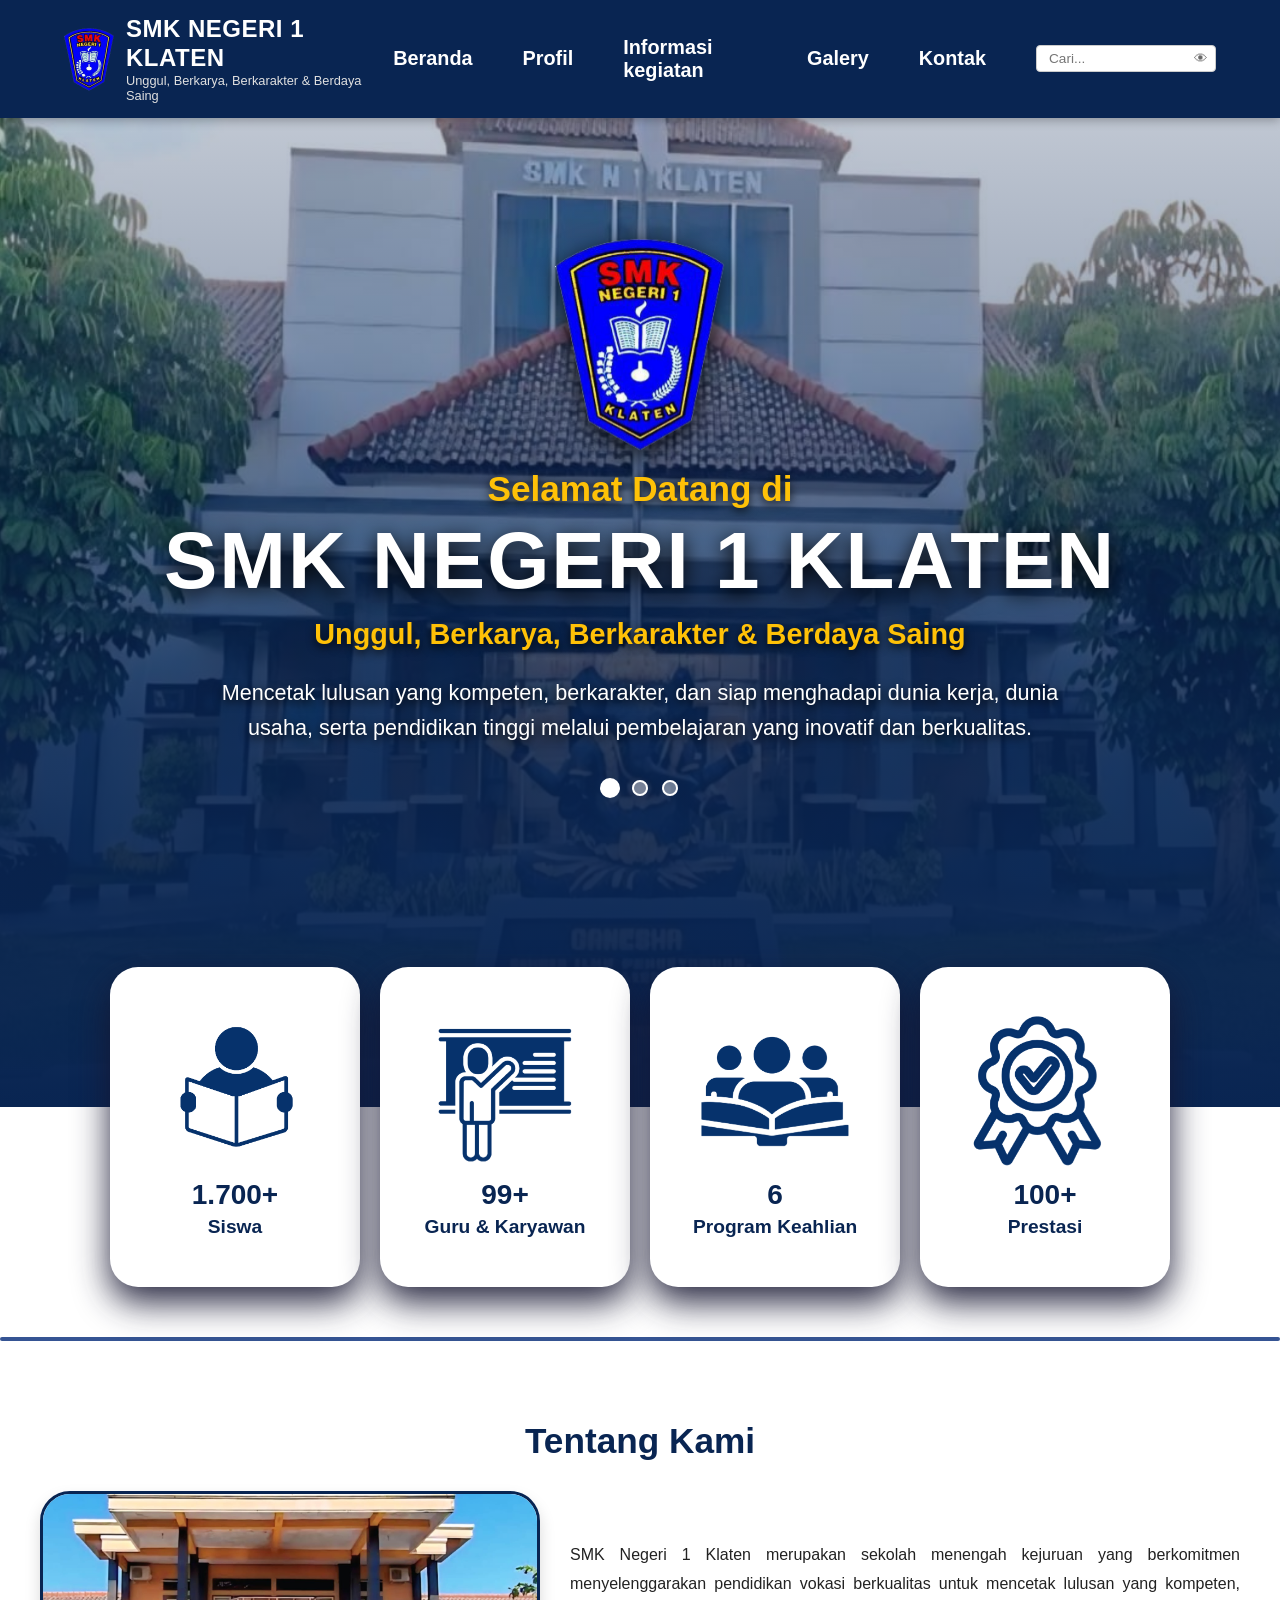
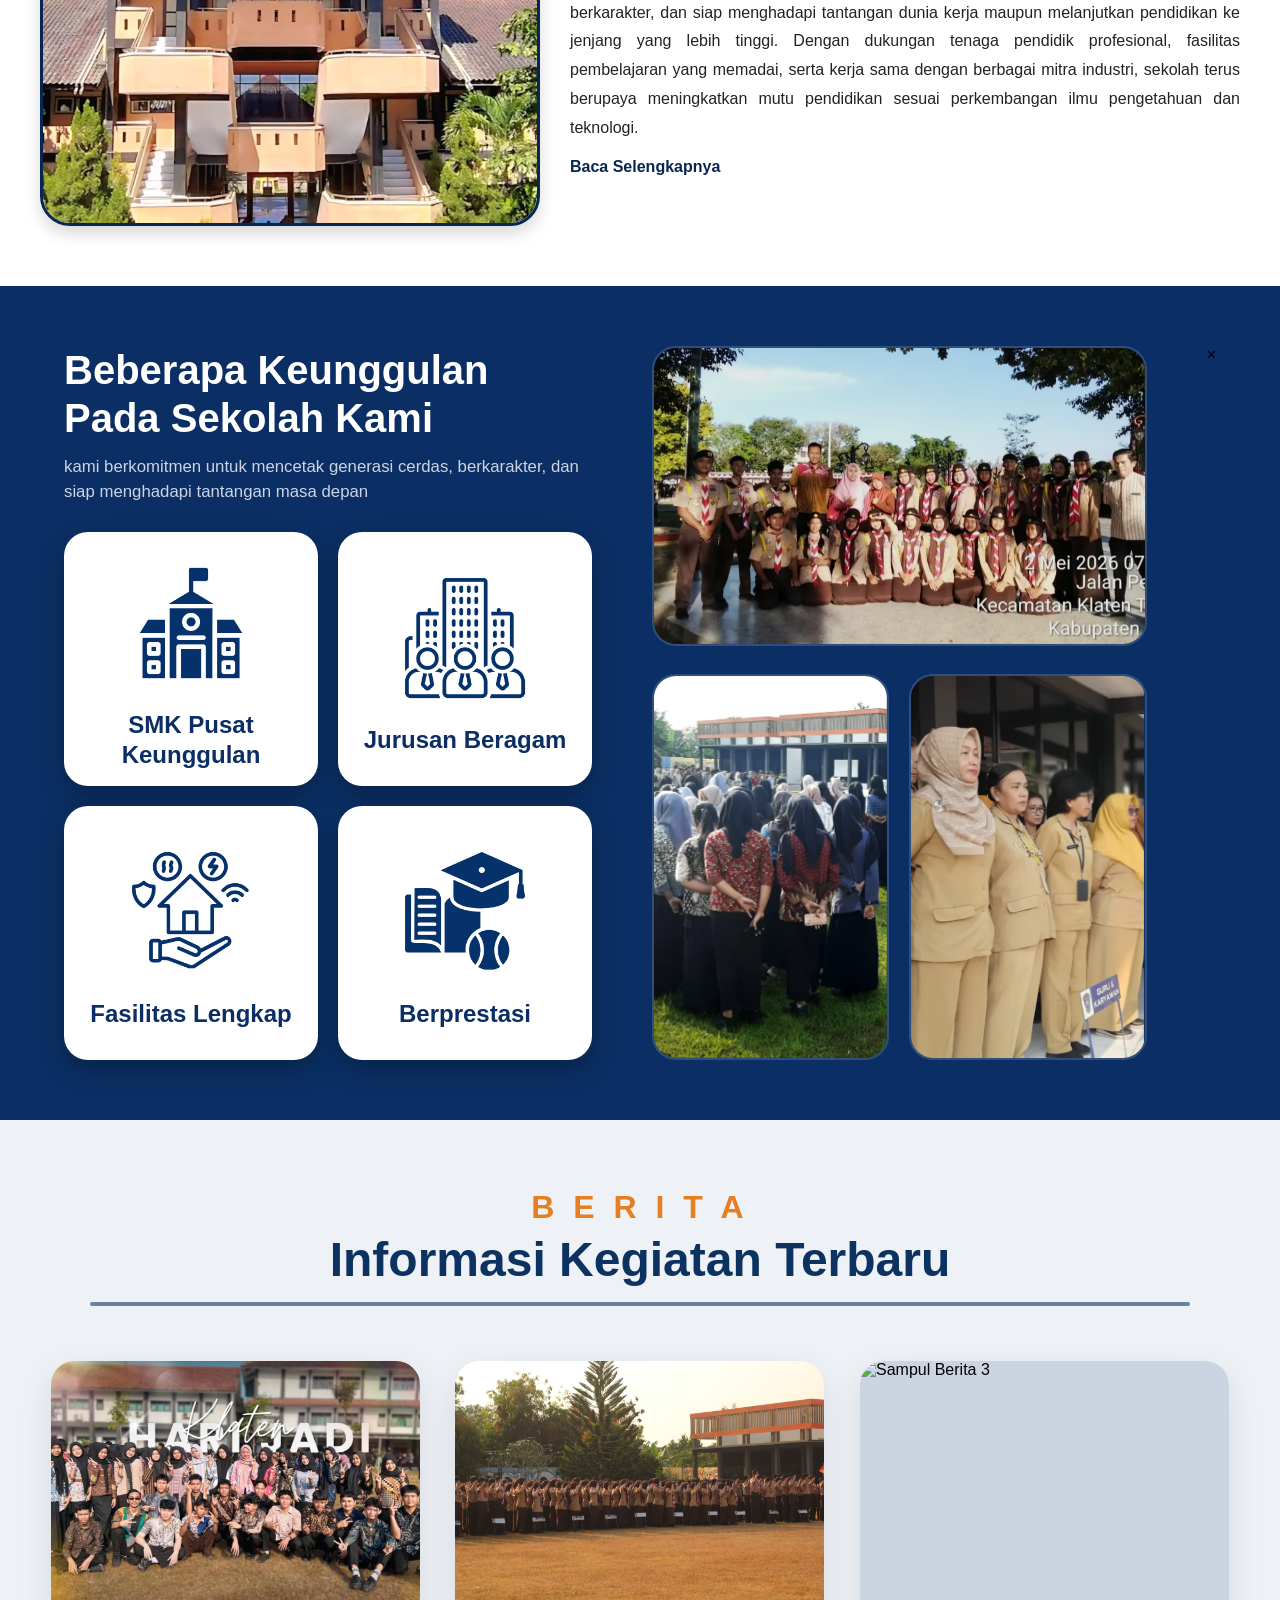
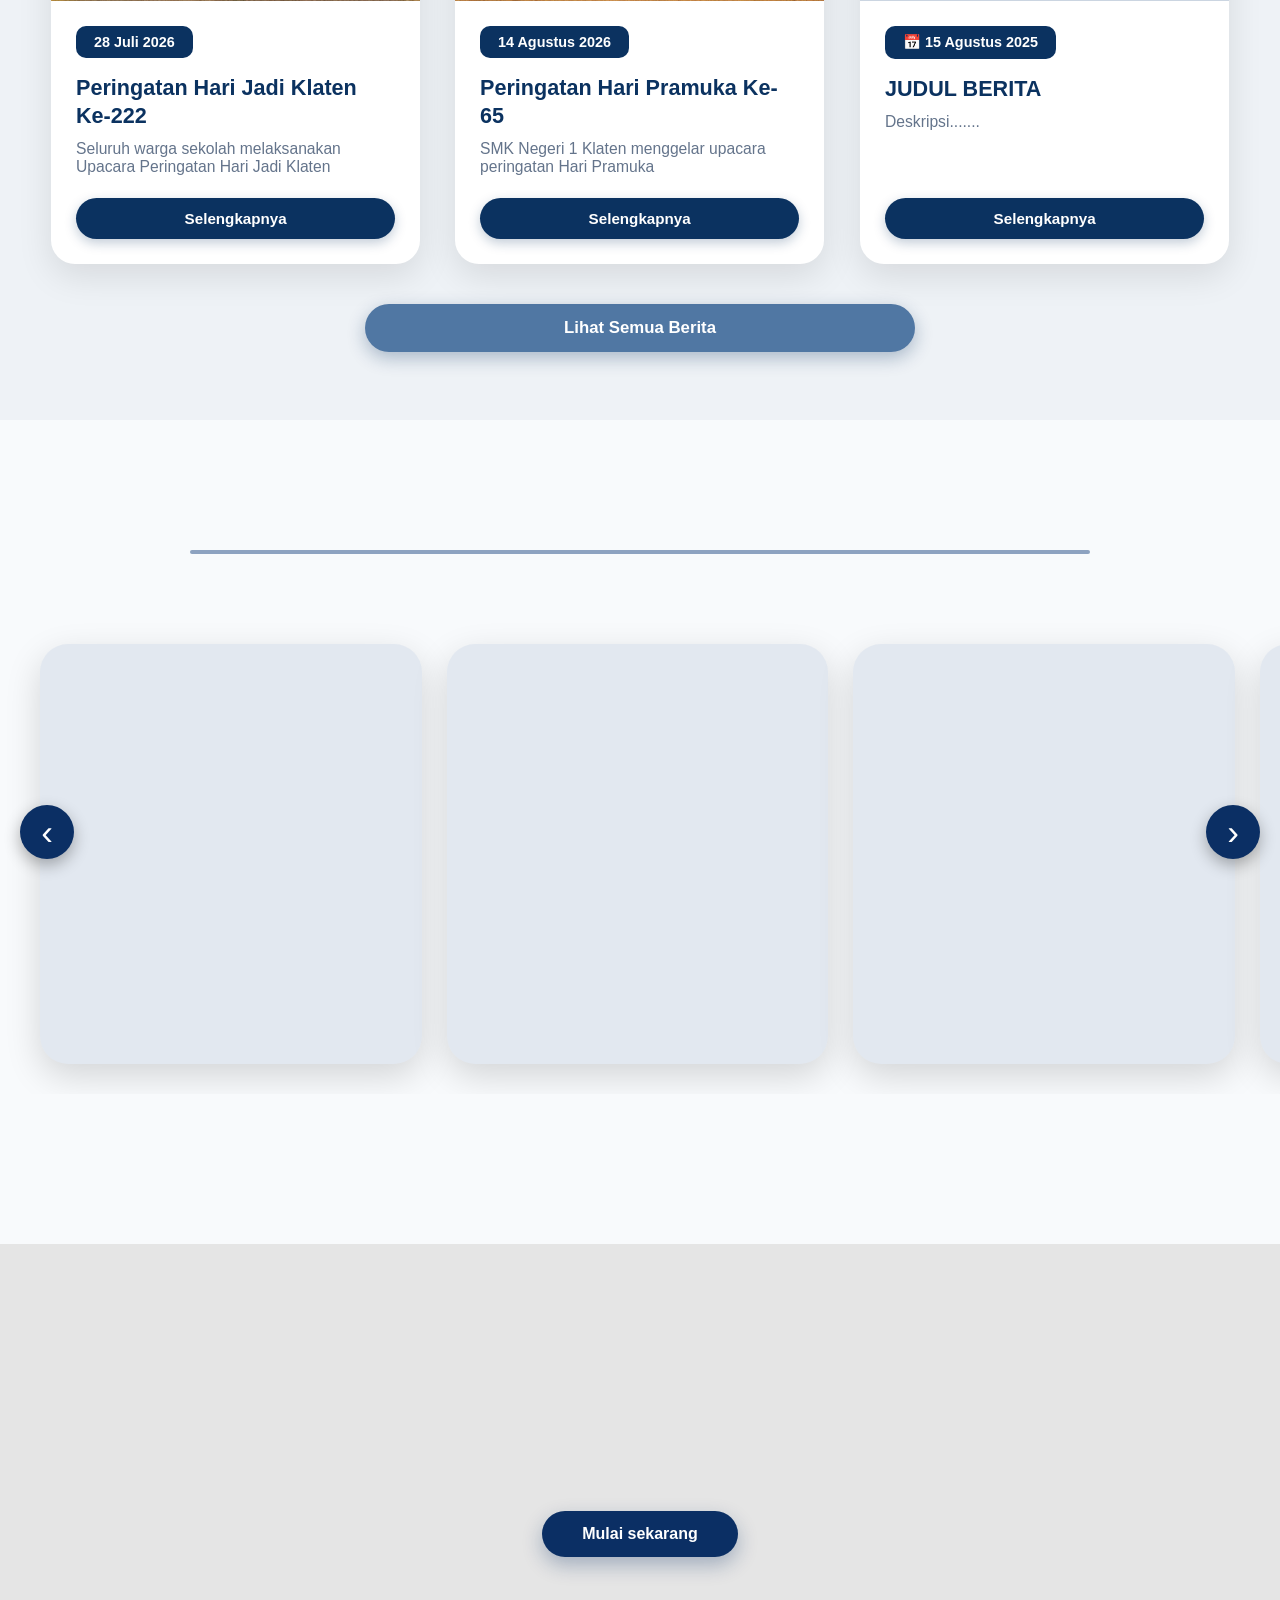
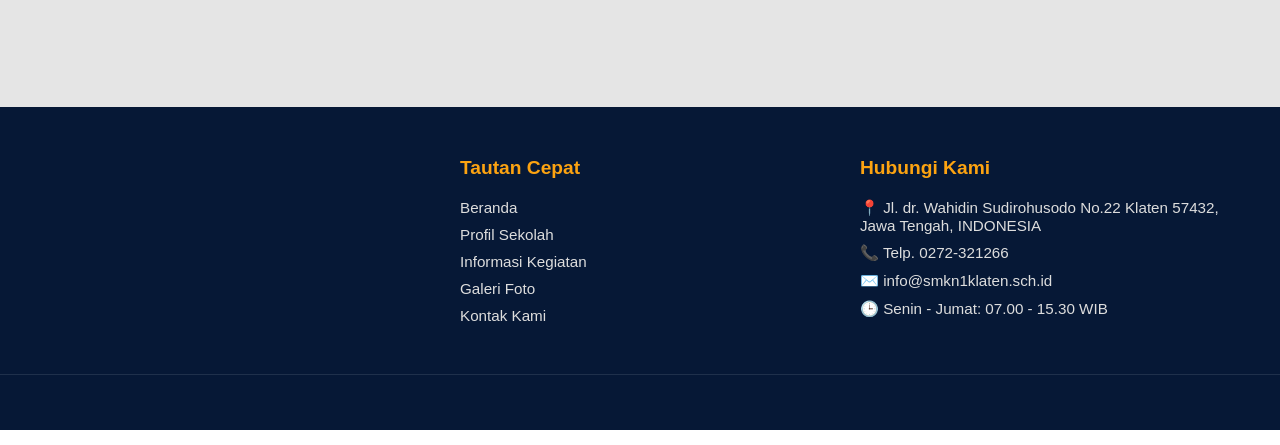
==== index.html @ 984b1373 "Update index.html" ====
<!DOCTYPE html>
<html lang="id">
<head>
    <meta charset="UTF-8">
    <meta name="viewport" content="width=device-width, initial-scale=1.0">
    <meta name="viewport" content="width=device-width, initial-scale=1.0">
    <title>SMK Negeri 1 Klaten</title>
    
    <link rel="stylesheet" href="style.css">
    <script src="script.js"></script>
</head>
<body>

    <!-- NAVBAR -->
    <nav class="navbar">
        <div class="logo-container">
            <img src="logosekolah.png" alt="Logo SMK N 1 Klaten" class="logo-img">
            <div class="brand-text">
                <div class="brand-title">SMK NEGERI 1 KLATEN</div>
                <div class="brand-tagline">Unggul, Berkarya, Berkarakter & Berdaya Saing</div>
            </div>
        </div>

        <ul class="nav-menu">
            <li><a href="index.html">Beranda</a></li>
            <li><a href="profil.html">Profil</a></li>
            <li><a href="informasi.html">Informasi kegiatan</a></li>
            <li><a href="galery.html">Galery</a></li>
            <li><a href="kontak.html">Kontak</a></li>
            <li>
                <div class="search-box">
                    <input type="text" placeholder="Cari...">
                    <span class="search-icon">&#128065;</span>
                </div>
            </li>
        </ul>
    </nav>

<div class="search-box">
  <input type="text" id="searchInput" placeholder="Cari...">
  <span class="search-icon" id="searchBtn" style="cursor: pointer;">&#128269;</span>
</div>

    <!-- HERO SECTION -->
    <section class="hero" id="beranda">
        <div class="slide active" style="background-image: url(imageberanda/fotosekolah1.jpeg);"></div>
        <div class="slide" style="background-image: url(imageberanda/fotosekolah2.jpeg);"></div>
        <!-- Kurung tutup url(...) sudah diperbaiki di bawah ini -->
        <div class="slide" style="background-image: url(imageberanda/fotosekolah3.jpeg);"></div>

        <div class="hero-overlay"></div>
        <div class="hero-content">
            <img src="logosekolah.png" alt="Logo Utama" class="center-logo">
            <div class="welcome-text">Selamat Datang di</div>
            <h1 class="main-title">SMK NEGERI 1 KLATEN</h1>
            <div class="motto">Unggul, Berkarya, Berkarakter & Berdaya Saing</div>
            <p class="description">
                Mencetak lulusan yang kompeten, berkarakter, dan siap menghadapi dunia kerja, dunia usaha, serta pendidikan tinggi melalui pembelajaran yang inovatif dan berkualitas.
            </p>
        </div>

        <div class="dots-container">
            <span class="dot active" onclick="setSlide(0)"></span>
            <span class="dot" onclick="setSlide(1)"></span>
            <span class="dot" onclick="setSlide(2)"></span>
        </div>
    </section>

    <!-- SECTION KARTU STATISTIK -->
    <div class="stats-container">
        <div class="stats-grid">
            
            <div class="stat-card">
                <img src="imageberanda/statistik1.png" alt="Siswa" class="card-custom-icon">
                <div class="stat-number">1.700+</div>
                <div class="stat-label">Siswa</div>
            </div>

            <div class="stat-card">
                <img src="imageberanda/statistik2.png" alt="Guru" class="card-custom-icon">
                <div class="stat-number">99+</div>
                <div class="stat-label">Guru & Karyawan</div>
            </div>

            <div class="stat-card">
                <img src="imageberanda/statistik3.png" alt="Program Keahlian" class="card-custom-icon">
                <div class="stat-number">6</div>
                <div class="stat-label">Program Keahlian</div>
            </div>

            <div class="stat-card">
                <img src="imageberanda/statistik4.png" alt="Prestasi" class="card-custom-icon">
                <div class="stat-number">100+</div>
                <div class="stat-label">Prestasi</div>
            </div>

        </div>
    </div>

    <!-- GARIS PEMBATAS -->
    <div class="divider-container">
        <hr class="section-divider">
    </div>

    <!-- TENTANG KAMI -->
    <section class="about-section">
        <h2 class="about-title">Tentang Kami</h2>

        <div class="about-container">
            <!-- Kolom Kiri: Foto Gedung -->
            <div class="about-image-wrapper">
                <img src="imageberanda/fotosekolah2.jpeg" alt="Gedung Sekolah" class="about-image">
            </div>

            <!-- Kolom Kanan: Deskripsi Teks -->
            <div class="about-content">
                <p class="about-text">
                    SMK Negeri 1 Klaten merupakan sekolah menengah kejuruan yang berkomitmen menyelenggarakan pendidikan vokasi berkualitas untuk mencetak lulusan yang kompeten, berkarakter, dan siap menghadapi tantangan dunia kerja maupun melanjutkan pendidikan ke jenjang yang lebih tinggi. Dengan dukungan tenaga pendidik profesional, fasilitas pembelajaran yang memadai, serta kerja sama dengan berbagai mitra industri, sekolah terus berupaya meningkatkan mutu pendidikan sesuai perkembangan ilmu pengetahuan dan teknologi.
                </p>
                <a href="profil.html" class="about-readmore">Baca Selengkapnya</a>
            </div>
        </div>
    </section>

<!-- SECTION KEUNGGULAN SEKOLAH -->
<section class="advantages-section">
    <div class="advantages-container">
        
        <!-- KOLOM KIRI: TEKS & 4 KOTAK PUTIH -->
        <div class="advantages-left">
            <h2 class="advantages-title">Beberapa Keunggulan Pada Sekolah Kami</h2>
            <p class="advantages-desc">
                kami berkomitmen untuk mencetak generasi cerdas, berkarakter, dan siap menghadapi tantangan masa depan
            </p>

            <div class="advantages-grid">
                <div class="adv-card">
                    <img src="imageberanda/smk.png" alt="SMK Pusat Keunggulan" class="adv-icon">
                    <span>SMK Pusat Keunggulan</span>
                </div>
                <div class="adv-card">
                    <img src="imageberanda/jurusan beragam.png" alt="Jurusan Beragam" class="adv-icon">
                    <span>Jurusan Beragam</span>
                </div>
                <div class="adv-card">
                    <img src="imageberanda/fasilitas sekolah.png" alt="Fasilitas Lengkap" class="adv-icon">
                    <span>Fasilitas Lengkap</span>
                </div>
                <div class="adv-card">
                    <img src="imageberanda/berprestasi.png" alt="Berprestasi" class="adv-icon">
                    <span>Berprestasi</span>
                </div>
            </div>
        </div>

        <!-- KOLOM KANAN: 3 KARTU GAMBAR GALERI -->
        <div class="advantages-right">
            <div class="adv-img-top">
                <img src="imageberanda/sekolah1.png" alt="Foto Keunggulan 1">
            </div>
            <div class="adv-img-bottom">
                <div class="adv-img-small">
                    <img src="imageberanda/sekolah2.png" alt="Foto Keunggulan 2">
                </div>
                <div class="adv-img-small">
                    <img src="imageberanda/sekolah3.png" alt="Foto Keunggulan 3">
                </div>
            </div>
        </div>
    <!-- POP UP MODAL CONTAINER -->
<div id="popupModal" class="popup-modal">
    <div class="popup-box">
        <span class="popup-close">&times;</span>
        <div id="popupBody"></div>
    </div>
</div>
</section>

  <!-- SECTION BERITA DI BERANDA -->
<section class="beranda-info-section">
  
  <!-- Header Judul -->
  <div class="beranda-info-header">
    <span class="sub-title-orange">B E R I T A</span>
    <h2 class="main-title-blue">Informasi Kegiatan Terbaru</h2>
    <div class="header-line-blue"></div>
  </div>

  <!-- Grid 3 Kartu Berita -->
  <div class="news-grid-center">
    
    <!-- KARTU 1 -->
    <div class="news-card-custom">
      <div class="news-img-holder">
        <img src="imageprofil/hari jadi klaten.jpeg" alt="Sampul Berita 1">
      </div>
      <div class="news-body">
        <div class="news-badge-date">
          28 Juli 2026
        </div>
        <h3 class="news-card-title">Peringatan Hari Jadi Klaten Ke-222</h3>
        <p class="news-card-desc">Seluruh warga sekolah melaksanakan Upacara Peringatan Hari Jadi Klaten</p>
        <a href="informasi.html" class="btn-navy">Selengkapnya</a>
      </div>
    </div>

    <!-- KARTU 2 -->
    <div class="news-card-custom">
      <div class="news-img-holder">
        <img src="imageprofil/berita pramuka.JPG" alt="Sampul Berita 2">
      </div>
      <div class="news-body">
        <div class="news-badge-date">
          14 Agustus 2026
        </div>
        <h3 class="news-card-title">Peringatan Hari Pramuka Ke-65</h3>
        <p class="news-card-desc">SMK Negeri 1 Klaten menggelar upacara peringatan Hari Pramuka</p>
        <a href="informasi.html" class="btn-navy">Selengkapnya</a>
      </div>
    </div>

    <!-- KARTU 3 -->
    <div class="news-card-custom">
      <div class="news-img-holder">
        <img src="gambar-berita.png" alt="Sampul Berita 3">
      </div>
      <div class="news-body">
        <div class="news-badge-date">
          📅 15 Agustus 2025
        </div>
        <h3 class="news-card-title">JUDUL BERITA</h3>
        <p class="news-card-desc">Deskripsi.......</p>
        <a href="informasi.html" class="btn-navy">Selengkapnya</a>
      </div>
    </div>

  </div>

  <!-- Tombol Lihat Semua Berita -->
  <div class="see-all-wrapper">
    <a href="informasi.html" class="btn-see-all-navy">Lihat Semua Berita</a>
  </div>
</section>

<!-- SECTION GALERI KEGIATAN BERANDA -->
<section class="gallery-section-beranda">
    <div class="gallery-header-beranda">
        <h2 class="gallery-title-beranda">Galeri Kegiatan</h2>
        <div class="gallery-line-beranda"></div>
        <p class="gallery-desc-beranda">Momen berharga para murid guru dan staf karyawan</p>
    </div>

    <!-- CONTAINER SLIDER FULL LAYAR -->
    <div class="slider-wrapper-beranda">
        <!-- Tombol Kiri -->
        <button class="slider-btn prev-btn" id="prevBtnBeranda">&lsaquo;</button>

        <!-- Area Slider Foto -->
        <div class="gallery-slider-beranda" id="gallerySliderBeranda">
            
            <div class="gallery-card-beranda">
                <img src="imageprofil/hut.jpeg" alt="Kegiatan 1">
                <div class="gallery-overlay-beranda">
                    <h3>Ulang tahun sekolah ke-64</h3>
                </div>
            </div>

            <div class="gallery-card-beranda">
                <img src="gambar2.jpg" alt="Kegiatan 2">
                <div class="gallery-overlay-beranda">
                    <h3>Lomba Peringatan 17 Agustus</h3>
                </div>
            </div>

            <div class="gallery-card-beranda">
                <img src="gambar3.jpg" alt="Kegiatan 3">
                <div class="gallery-overlay-beranda">
                    <h3>Praktik Kerja Industri</h3>
                </div>
            </div>

            <div class="gallery-card-beranda">
                <img src="imageprofil/pentas seni.jpeg" alt="Kegiatan 4">
                <div class="gallery-overlay-beranda">
                    <h3>Pentas Seni Sekolah</h3>
                </div>
            </div>

            <div class="gallery-card-beranda">
                <img src="imageprofil/upacara.png" alt="Kegiatan 5">
                <div class="gallery-overlay-beranda">
                    <h3>Upacara Rutin</h3>
                </div>
            </div>

            <div class="gallery-card-beranda">
                <img src="imageprofil/pramuka.jpeg" alt="Kegiatan 6">
                <div class="gallery-overlay-beranda">
                    <h3>Pramuka Ambalan</h3>
                </div>
            </div>

        </div>

        <!-- Tombol Kanan -->
        <button class="slider-btn next-btn" id="nextBtnBeranda">&rsaquo;</button>
    </div>
</section>

<!-- SECTION CALL TO ACTION (CTA) -->
<section class="cta-section">
    <div class="cta-container">
        <h2 class="cta-title">Siap Bergabung Bersama Kami?</h2>
        <p class="cta-subtitle">Jadilah bagian dari keluarga besar SMK Negeri 1 Klaten dan raih masa depan cerahmu.</p>
        
        <!-- Tombol Link ke Halaman Kontak -->
        <a href="kontak.html" class="cta-btn">Mulai sekarang</a>
    </div>
</section>

<!-- FOOTER SECTION -->
<footer class="footer-section">
    <div class="footer-container">
        
        <!-- Kolom 1: Profil Singkat & Medsos -->
        <div class="footer-col">
            <div class="footer-brand">
                <img src="logosekolah.png" alt="Logo SMK N 1 Klaten" class="footer-logo">
                <h3>SMK NEGERI 1 KLATEN</h3>
            </div>
            <p class="footer-desc">
                Mencetak lulusan yang unggul, berkarakter, dan berdaya saing global di bidang keahlian vokasi dan teknologi.
            </p>
        </div>

        <!-- Kolom 2: Tautan Cepat -->
        <div class="footer-col">
            <h4>Tautan Cepat</h4>
            <ul class="footer-links">
                <li><a href="index.html">Beranda</a></li>
                <li><a href="profil.html">Profil Sekolah</a></li>
                <li><a href="informasi.html"">Informasi Kegiatan</a></li>
                <li><a href="galery.html">Galeri Foto</a></li>
                <li><a href="kontak.html">Kontak Kami</a></li>
            </ul>
        </div>

        <!-- Kolom 3: Kontak Resmi -->
        <div class="footer-col" id="kontak">
            <h4>Hubungi Kami</h4>
            <ul class="contact-info">
                <li>📍 Jl. dr. Wahidin Sudirohusodo No.22 Klaten 57432, Jawa Tengah, INDONESIA</li>
                <li>📞  Telp. 0272-321266</li>
                <li>✉️ info@smkn1klaten.sch.id</li>
                <li>🕒 Senin - Jumat: 07.00 - 15.30 WIB</li>
            </ul>
        </div>

    </div>

    <!-- Garis Bawah / Copyright -->
    <div class="footer-bottom">
        <p>&copy; 2026 SMK Negeri 1 Klaten. All Rights Reserved.</p>
    </div>
</footer>
---- style.css ----
/* --- RESET & GLOBAL STYLES --- */
* {
    margin: 0;
    padding: 0;
    box-sizing: border-box;
}

body {
    overflow-x: hidden;
    background-color: #0d1b2a;
}

/* --- NAVBAR --- */
.navbar {
    display: flex;
    justify-content: space-between;
    align-items: center;
    padding: 15px 5%;
    background-color: #092552;
    color: white;
    position: fixed;
    top: 0;
    left: 0;
    width: 100%;
    z-index: 1000;
    box-shadow: 0 2px 10px rgba(0, 0, 0, 0.3);
}

.logo-container {
    display: flex;
    align-items: center;
    gap: 12px;
}

.logo-img {
    width: 50px;
    height: auto;
}

.brand-title {
    font-family: 'Segoe UI', Arial, sans-serif;
    font-size: 1.5rem;
    font-weight: 700;
    letter-spacing: 0.5px;
    text-transform: uppercase;
    line-height: 1.2;
}

.brand-tagline {
    font-family: 'Century Gothic', 'Futura', sans-serif;
    font-size: 0.80rem;
    color: #e0e0e0;
    font-weight: 400;
}

.nav-menu {
    display: flex;
    align-items: center;
    list-style: none;
    gap: 50px; /* <--- UBAH DI SINI */
}

.nav-menu a {
    color: white;
    text-decoration: none;
    font-family: 'Trebuchet MS', 'Segoe UI', sans-serif;
    font-size: 1.24rem;
    font-weight: 700;
    transition: color 0.3s;
}

.nav-menu a:hover {
    color: #fca311;
}

.search-box {
    position: relative;
    display: flex;
    align-items: center;
}

.search-box input {
    padding: 5px 28px 5px 12px;
    border-radius: 4px;
    border: 1px solid #ccc;
    outline: none;
    font-size: 0.85rem;
    width: 180px;
}

.search-box .search-icon {
    position: absolute;
    right: 8px;
    color: #666;
    font-size: 0.85rem;
    cursor: pointer;
}

/* --- HERO SLIDER SECTION --- */
.hero {
    position: relative;
    min-height: 120vh; /* Memanjang ke bawah agar pas di-scroll foto tetap ada */
    width: 100%;
    display: flex;
    flex-direction: column;
    justify-content: center; /* Memastikan konten persis di tengah vertikal */
    align-items: center;
    text-align: center;
    padding-top: 80px;
    padding-bottom: 60px;
    background-color: #092552;
    overflow: hidden;
}

/* Background Slide Images */
.slide {
    position: absolute;
    top: 0;
    left: 0;
    width: 100%;
    height: 100%;
    background-size: cover;
    background-position: center 30%; /* Menurunkan letak foto gedung */
    opacity: 0;
    transition: opacity 0.8s ease-in-out;
    z-index: 1;
}

.slide.active {
    opacity: 1;
}

/* Overlay Gradien Biru Tua */
.hero-overlay {
    position: absolute;
    top: 0;
    left: 0;
    width: 100%;
    height: 100%;
    background: linear-gradient(
        to top, 
        #092552 0%, 
        rgba(9, 37, 82, 0.85) 35%, 
        rgba(9, 37, 82, 0.4) 70%, 
        rgba(9, 37, 82, 0.2) 100%
    );
    z-index: 2;
}

/* KONTEN UTAMA TENGAH (Pasti Kelihatan & Di Atas Overlay) */
.hero-content {
    position: relative;
    z-index: 10; /* Dipastikan paling atas supaya tidak tertutup/hilang */
    max-width: 950px;
    padding: 0 20px;
    margin: 0 auto;
}

/* KONTEN UTAMA TENGAH (Dinaikkan Posisinya) */
.hero-content {
    position: relative;
    z-index: 10;
    max-width: 1000px;
    padding: 0 20px;
    margin-top: -120px; /* Nilai minus ini untuk menaikkan seluruh teks & logo ke atas */
}

/* Logo Tengah (Diperbesar) */
.center-logo {
    width: 170px; /* Ukuran logo diperbesar */
    height: auto;
    margin-bottom: 15px;
    filter: drop-shadow(0px 6px 12px rgba(0, 0, 0, 0.8));
}

/* Teks "Selamat Datang di" (Dikeatasin & Dibesarin) */
.welcome-text {
    font-family: 'Century Gothic', 'Futura', sans-serif;
    color: #ffc107;
    font-size: 2.2rem; /* Diperbesar */
    font-weight: 700;
    margin-bottom: 10px;
    text-shadow: 0 3px 10px rgba(0, 0, 0, 0.9);
}

/* Judul Utama "SMK NEGERI 1 KLATEN" (Sangat Besar & Gagah) */
.main-title {
    font-family: 'Segoe UI', Arial, sans-serif;
    font-weight: 800;
    font-size: 5rem; /* Ukuran dibikin ekstra besar */
    color: #ffffff;
    text-transform: uppercase;
    letter-spacing: 2px;
    line-height: 1.05;
    margin-bottom: 15px;
    text-shadow: 0 5px 20px rgba(0, 0, 0, 1);
}

/* Motto / Tagline (Dibesarin) */
.motto {
    font-family: 'Century Gothic', 'Futura', sans-serif;
    color: #ffc107;
    font-size: 1.8rem; /* Diperbesar */
    font-weight: bold;
    margin-bottom: 25px;
    text-shadow: 0 3px 10px rgba(0, 0, 0, 0.9);
}

/* Kata-kata Deskripsi Paragraf (Dibesarin) */
.description {
    font-family: 'Trebuchet MS', 'Segoe UI', sans-serif;
    color: #ffffff;
    font-size: 1.35rem; /* Ukuran kata-kata diperbesar */
    line-height: 1.6;
    font-weight: 500;
    max-width: 900px;
    margin: 0 auto;
    text-shadow: 0 3px 10px rgba(0, 0, 0, 1);
}

/* Indikator 3 Titik Slider */
.dots-container {
    position: relative;
    z-index: 20; /* Bikin posisinya selalu di paling atas agar tidak tertutup */
    display: flex;
    justify-content: center;
    gap: 14px;
    margin-top: 35px; /* Jarak pas di bawah kata-kata deskripsi */
}

.dot {
    width: 16px; /* Ukuran titik dibuat sedikit lebih mantap */
    height: 16px;
    background-color: rgba(255, 255, 255, 0.4);
    border: 2px solid #ffffff; /* Ada lis putih biar lebih kelihatan */
    border-radius: 50%;
    cursor: pointer;
    transition: background-color 0.3s, transform 0.3s;
}

.dot.active {
    background-color: #ffffff;
    transform: scale(1.25);
}

body {
    background-color: #ffffff !important;
    margin: 0;
    padding: 0;
}

/* Container Kartu (Gantung Setengah) */
.stats-container {
    position: relative;
    z-index: 100;
    max-width: 1100px;
    margin: -140px auto 50px auto; /* Menarik kartu naik ke atas foto */
    padding: 0 20px;
    box-sizing: border-box;
}

/* Biar Kartu Rata Kesamping */
.stats-grid {
    display: flex !important;
    flex-direction: row !important;
    justify-content: space-between;
    align-items: center;
    gap: 20px;
    width: 100%;
}

/* Ukuran Gambar Ikon Kartu (Disesuaikan agar teks muat rapi) */
.card-custom-icon {
    width: 150px;       /* Ukuran ideal agar proporsional di dalam kartu */
    height: 150px;      
    object-fit: contain; 
    margin-bottom: 15px;
    display: block;
}

/* Kotak Kartu */
.stat-card {
    flex: 1;
    background: #ffffff;
    border-radius: 28px;
    padding: 80x 45px; 
    text-align: center;
    box-shadow: 0 15px 35px hsla(240, 37%, 14%, 0.925); 
    height: 320px; /* Ukuran dikunci agar seragam */
    box-sizing: border-box;
    display: flex;
    flex-direction: column;
    align-items: center;
    justify-content: center;
    transition: transform 0.3s ease;
}

.stat-card:hover {
    transform: translateY(-8px);
}

/* Angka Statistik */
.stat-number {
    font-family: 'Segoe UI', Arial, sans-serif;
    font-size: 1.75rem;
    font-weight: 800;
    color: #092552;
    margin-bottom: 6px;
    line-height: 1;
}

/* Teks Label Bawah */
.stat-label {
    font-family: 'Century Gothic', 'Futura', sans-serif;
    font-size: 1.2rem;
    font-weight: 700;
    color: #092552;
    line-height: 1.2;
}

/* --- FIX BACKGROUND BAWAH SUPAYA TEKS TENTANG KAMI KELIHATAN TERANG --- */
.about-section {
    background-color: hwb(240 91% 9% / 0.87); /* Latar putih cerah */
    padding: 60px 20px;
    color: #222224ea; /* Warna teks gelap biar jelas dibaca */
}

/* Garis Pembatas Biru Soft */
.section-divider {
    border: none;
    height: 4px;
    background-color: #2d4e8ff5;
    border-radius: 2px;
    max-width: 1700px;
    margin: 40px auto;
}

/* --- SECTION TENTANG KAMI --- */
.about-section {
    background-color: #ffffff !important;
    padding: 40px 20px 60px 20px;
}

.about-title {
    font-family: 'Segoe UI', Arial, sans-serif;
    font-size: 2.2rem;
    font-weight: 800;
    color: #092552;
    text-align: center;
    margin-bottom: 30px;
}

/* Container diperlebar agar teks punya banyak ruang ke samping */
.about-container {
    max-width: 1200px; /* Diperlebar dari 1100px */
    margin: 0 auto;
    display: flex !important;
    flex-direction: row !important;
    align-items: center;
    gap: 30px; /* Jarak antara gambar dan teks */
}

/* Gambar difokuskan ukurannya supaya TIDAK memakan tempat teks */
.about-image-wrapper {
    flex: 0 0 500px; /* Kunci lebar gambar di 380px saja */
    max-width: 500px;
}

.about-image {
    width: 100%;
    height: auto;
    border-radius: 30px;
    border: 3px solid #092552;
    box-shadow: 0 8px 16px rgba(0, 0, 0, 0.15);
    display: block;
}

/* Teks mengambil SISA RUANG SELUAS-LUASNYA ke kanan */
.about-content {
    flex: 1; /* Otomatis melebar memenuhi sisa layar ke kanan */
    text-align: left;
}

.about-text {
    font-family: 'Segoe UI', Arial, sans-serif;
    font-size: 1.rem;
    line-height: 1.8;
    color: #222222;
    margin-bottom: 15px;
    text-align: justify;
}

.about-readmore {
    display: inline-block;
    font-family: 'Segoe UI', Arial, sans-serif;
    font-size: 1rem;
    font-weight: 700;
    color: #092552;
    text-decoration: none;
    transition: color 0.3s ease, transform 0.2s ease;
}

.about-readmore:hover {
    color: #1a4f9c;
    transform: translateX(5px);
}

/* ==========================================
   SECTION PROFIL SEKOLAH (TAB SEJARAH & VISI MISI)
   ========================================== */

/* 1. Pembungkus Utama Section */
.profile-section {
  background-color: #ffffff;
  padding: 110px 20px 60px 20px; /* Padding atas 100px agar tidak tertutup navbar fixed */
  font-family: 'Segoe UI', Arial, sans-serif;
  color: #333333;
}

/* 1. Beri padding-top pada container utama agar judul ada jarak dari atas */
.profile-container {
  max-width: 1400px;
  width: 95%;
  margin: 0 auto;
  text-align: center;
  padding-top: 30px; /* Jarak aman dari bagian atas agar tidak mepet */
}

/* 2. Bersihkan margin-top bawaan dari H2 dan beri margin-bottom yang pas */
.profile-container h2 {
  font-size: 2.5rem;
  color: #092552;
  font-weight: 800;
  margin-top: 0 !important; /* Hapus margin atas bawaan agar tidak narik ke atas */
  margin-bottom: 30px;
}

/* Garis Pembatas Horisontal */
.divider {
  width: 100%;
  height: 6px;
  background-color: #9cb1c9;
  border-radius: 10px;
  margin-bottom: 35px;
}

/* ==========================================
   PERBAIKAN WARNA TOMBOL TAB (SEJARAH & VISI MISI)
   ========================================== */

/* TOMBOL BIASA / TIDAK AKTIF (Visi Misi) */
button.tab-btn,
a.tab-btn,
.tab-buttons .tab-btn {
  background-color: #ffffff !important;
  color: #092552 !important; /* MENGUNCI WARNA TEKS JADI BIRU TUA TEGAS */
  border: 2px solid #092552 !important;
  padding: 12px 40px !important;
  font-size: 1.1rem !important;
  font-weight: 700 !important;
  border-radius: 30px !important;
  cursor: pointer !important;
  box-shadow: 0 4px 12px rgba(0, 0, 0, 0.08) !important;
  transition: all 0.3s ease !important;
  opacity: 1 !important; /* Mencegah efek pudar/pucat */
}

/* KURSOR DIARAHKAN (HOVER) */
button.tab-btn:hover,
a.tab-btn:hover,
.tab-buttons .tab-btn:hover {
  background-color: #092552 !important;
  color: #ffffff !important; /* Teks jadi putih saat di-hover */
}

/* TOMBOL AKTIF (Sejarah / Visi Misi yang sedang dipilih) */
button.tab-btn.active,
a.tab-btn.active,
.tab-buttons .tab-btn.active {
  background-color: #092552 !important;
  color: #ffffff !important; /* Teks putih terang */
  box-shadow: 0 6px 15px rgba(9, 37, 82, 0.3) !important;
}

/* Tombol Aktif (Seperti Sejarah saat dipilih) */
.tab-btn.active {
  background-color: #092552 !important;
  color: #ffffff !important; /* TEKS JADI PUTIH SAAT BACKGROUND BIRU */
  box-shadow: 0 6px 15px rgba(9, 37, 82, 0.3);
}
.tab-btn.active {
  background-color: #092552;
  color: #ffffff;
  box-shadow: 0 6px 15px rgba(9, 37, 82, 0.3);
}

/* 3. Layout Konten Berdampingan (Gambar Kiri, Teks Kanan) */
.profile-content-wrapper {
  display: flex;
  align-items: flex-start; /* Meratakan posisi atas gambar & deskripsi */
  gap: 50px;              /* Jarak antara gambar dan teks */
  text-align: left;
  width: 100%;
}

/* Area Gambar Gedung */
.profile-image-box {
  flex: 0 0 500px;        /* Mengunci lebar gambar di 500px */
  max-width: 500px;
}

.profile-image-box img {
  width: 510px;
  height: 500px;    
  margin-top: 30px !important; /* <--- TAMBAHKAN BARIS INI UNTUK MENURUNKAN GAMBAR */
  object-fit: cover;
  border-radius: 20px;
  box-shadow: 0 8px 24px rgba(0, 0, 0, 0.15);
  display: block;
}

/* 1. Beri jarak pada area teks kanan */
.profile-text-box {
  flex: 1;
  padding-top: 20px; /* Memberikan ruang napas di bagian atas teks */
}

/* 2. Beri margin-top pada judul sub-konten (Sejarah & Visi Misi) */
.content-title {
  font-size: 1.6rem;
  color: #092552;
  font-weight: 800;
  margin-top: 20px !important;    /* DORONG JUDUL KE BAWAH AGAR TIDAK MEPET TOMBOL */
  margin-bottom: 25px !important; /* Jarak ke paragraf bawahnya */
  border-left: 6px solid #092552;
  padding-left: 15px;
  line-height: 1.3;
}

/* Paragraf Deskripsi */
.profile-text-box p {
  font-size: 1.20rem;     /* Ukuran teks pas & jelas dibaca */
  line-height: 2rem;       /* Spasi antarbaris renggang */
  color: #333333;
  text-align: justify;
  margin-bottom: 30px;
}

/* List Misi */
.misi-list {
  padding-left: 22px;
  font-size: 1.08rem;
  line-height: 1.8;
  color: #1f1818;
}

.misi-list li {
  margin-bottom: 10px;
}

/* 4. Logika Penyembunyian & Animasi Tab */
.tab-content {
  display: none !important; /* Wajib disembunyikan secara default */
}

.tab-content.active {
  display: block !important; /* Hanya tampilkan jika memiliki class active */
  animation: fadeIn 0.4s ease-in-out;
}

/* Animasi Muncul Mulus */
@keyframes fadeIn {
  from {
    opacity: 0;
    transform: translateY(8px);
  }
  to {
    opacity: 1;
    transform: translateY(0);
  }
}

/* Responsive untuk Layar HP/Tablet */
@media (max-width: 992px) {
  .profile-content-wrapper {
    flex-direction: column;
  }
  
  .profile-image-box {
    flex: 1 1 100%;
    max-width: 100%;
  }

  .profile-image-box img {
    height: auto;
    max-height: 350px;
  }
}

/* --- KEPEMIMPINAN SEKOLAH (FULL SCREEN & BIG CARDS) --- */
.leadership-section {
  background-color: #ffffff;
  padding: 50px 30px;
  border-radius: 20px;
  border: 1px solid #e0e0e0;
  box-shadow: 0 10px 30px rgba(0, 0, 0, 0.05);
  margin-top: 50px;
  width: 100%;             /* Memenuhi 100% lebar layar */
  box-sizing: border-box;
  font-family: 'Segoe UI', Arial, sans-serif;
}

.leadership-title {
  font-size: 1.8rem;
  color: #092552;
  font-weight: 800;
  margin-bottom: 35px;
  border-left: 6px solid #092552;
  padding-left: 15px;
  text-align: left;
}

/* Container Bagan Organisasi */
.tree-container {
  display: flex;
  flex-direction: column;
  align-items: center;
  width: 100%;
}

/* KARTU PROFIL (Dibuat jauh lebih besar & lega) */
.leader-card {
  background-color: #ebf2f8;
  width: 100%;             /* Mengisi kolom secara proporsional */
  max-width: 320px;        /* Ukuran kartu diperbesar jadi max 320px */
  min-height: 290px;
  padding: 30px 20px;
  border-radius: 28px;
  display: flex;
  flex-direction: column;
  align-items: center;
  justify-content: center;
  box-shadow: 0 10px 25px rgba(0, 0, 0, 0.08);
  box-sizing: border-box;
  transition: transform 0.3s ease;
}

.leader-card:hover {
  transform: translateY(-6px);
}

/* Lingkaran Foto Dibuat Jauh Lebih Besar & Jelas */
.avatar-box {
  width: 140px;            /* Ukuran foto diperbesar dari 110px ke 140px */
  height: 140px;
  border-radius: 50%;
  border: 5px solid #092552;
  overflow: hidden;
  background-color: #c4d7ed;
  margin-bottom: 15px;
  flex-shrink: 0;
  display: flex;
  align-items: center;
  justify-content: center;
  text-align: center;
  font-size: 0.8rem;
  color: #092552;
}

.avatar-box img {
  width: 100%;
  height: 100%;
  object-fit: cover;
}

.leader-name {
  font-weight: 800;
  font-size: 1.25rem;      /* Teks nama diperbesar */
  color: #092552;
  margin-bottom: 12px;
  text-align: center;
}

.leader-badge {
  background-color: #05355a;
  color: #ffffff;
  font-size: 0.95rem;
  font-weight: 600;
  padding: 10px 20px;
  border-radius: 20px;
  text-align: center;
  width: 100%;
  box-sizing: border-box;
}

/* --- BARISAN BAWAH (MENYEBAR FULL SATU LAYAR) --- */
.tree-bottom {
  display: grid;
  grid-template-columns: repeat(4, 1fr); /* Otomatis bagi 4 kolom rata ke samping */
  gap: 25px;
  width: 100%;              /* Lebar penuh memenuhi layar */
  justify-items: center;
}

/* Puncak Kepala Sekolah di Tengah */
.tree-top {
  display: flex;
  justify-content: center;
  width: 100%;
}

/* GARIS STRUKTUR BAGAN PRESISI */
.tree-lines {
  width: 100%;
  display: flex;
  flex-direction: column;
  align-items: center;
  margin: 10px 0;
}

.vertical-line-top {
  width: 3px;
  height: 30px;
  background-color: #092552;
}

/* Garis Horisontal Membentang Dari Tengah Kartu Pertama ke Kartu Terakhir */
.horizontal-line {
  width: 75%;              /* Menyesuaikan jarak titik tengah 4 kartu */
  height: 3px;
  background-color: #092552;
}

.vertical-lines-bottom {
  width: 75%;
  display: flex;
  justify-content: space-between;
}

.vertical-lines-bottom span {
  width: 3px;
  height: 30px;
  background-color: #092552;
}

/* Responsive untuk Layar Kecil / Tablet */
@media (max-width: 1100px) {
  .tree-bottom {
    grid-template-columns: repeat(2, 1fr);
    gap: 30px;
  }
  .tree-lines {
    display: none;
  }
}

/* --- SECTION JURUSAN UNGGULAN (FULL SCREEN / TAMPIL 3 KARTU PER LAYAR) --- */
.jurusan-section {
  background-color: #1a1c43; /* Background ungu pekat */
  padding: 60px 40px;
  min-height: 100vh;         /* Memenuhi 1 layar penuh */
  box-sizing: border-box;
  font-family: 'Segoe UI', Arial, sans-serif;
}

.jurusan-container {
  max-width: 1400px;         /* Diperlebar agar kartu bisa lebih besar */
  margin: 0 auto;
  text-align: center;
}

.jurusan-main-title {
  color: #ffffff;
  font-size: 2.5rem;
  font-weight: 800;
  margin-bottom: 50px;
}

/* Grid Layout 3 Kolom */
.jurusan-grid {
  display: grid !important;
  grid-template-columns: repeat(3, 1fr) !important;
  gap: 35px !important;       /* Jarak antar kartu lebih renggang & lega */
  width: 100%;
  box-sizing: border-box;
}

/* KARTU JURUSAN (Dibuat Sangat Besar & Memanjang Ke Bawah) */
.jurusan-card {
  background-color: #5d61a2;
  border: 2px solid #6e74b9;
  border-radius: 28px;
  padding: 30px 25px 40px 25px; /* Padding dalam dibuat sangat tinggi */
  min-height: 620px;            /* Kartu diperpanjang tinggi ke bawah! */
  display: flex;
  flex-direction: column;
  align-items: center;
  justify-content: flex-start;
  box-shadow: 0 12px 30px rgba(0, 0, 0, 0.3);
  box-sizing: border-box;
  transition: transform 0.3s ease;
}

.jurusan-card:hover {
  transform: translateY(-10px);
}

/* GAMBAR JURUSAN (Dibuat Lebih Tinggi & Besar) */
.jurusan-img-box {
  width: 100% !important;
  height: 320px !important;     /* Tinggi gambar dinaikkan ke 320px */
  border-radius: 20px;
  overflow: hidden;
  background-color: #c4d7ed;
  margin-bottom: 25px;
  flex-shrink: 0;
}

.jurusan-img-box img {
  width: 100%;
  height: 100%;
  object-fit: cover;
}

/* TEKS PADA KARTU (Ukuran Font Diperbesar) */
.jurusan-code {
  color: #ffffff;
  font-size: 2rem;
  font-weight: 800;
  margin: 10px 0 5px 0;
}

.jurusan-name {
  color: #ffffff;
  font-size: 1.5rem;
  font-weight: 700;
  margin-bottom: 18px;
  line-height: 1.3;
}

.jurusan-desc {
  color: #e0e2f5;
  font-size: 1.3rem;
  line-height: 1.6;
  text-align: center;
  margin-top: auto;             /* Mendorong deskripsi rapi di bawah */
}

/* Responsive Layar Kecil */
@media (max-width: 1024px) {
  .jurusan-grid {
    grid-template-columns: repeat(2, 1fr) !important;
  }
}

@media (max-width: 650px) {
  .jurusan-grid {
    grid-template-columns: 1fr !important;
  }
}

/* --- SECTION FASILITAS --- */
.fasilitas-section {
  background-color: #d8d8d8; /* Background abu-abu terang */
  padding: 60px 30px;
  font-family: 'Segoe UI', Arial, sans-serif;
  box-sizing: border-box;
}

.fasilitas-container {
  max-width: 1350px;
  margin: 0 auto;
  text-align: center;
}

/* Sub-Judul Orange */
.fasilitas-subtitle {
  color: #ff8c53;
  font-size: 1.1rem;
  font-weight: 800;
  letter-spacing: 4px;
  margin-bottom: 8px;
  text-transform: uppercase;
}

/* Judul Utama */
.fasilitas-title {
  color: #092552;
  font-size: 2.3rem;
  font-weight: 800;
  margin-bottom: 45px;
}

/* Grid Layout 4 Kolom (2 Baris) */
.fasilitas-grid {
  display: grid;
  grid-template-columns: repeat(4, 1fr);
  gap: 25px;
  width: 100%;
  box-sizing: border-box;
}

/* KARTU FASILITAS */
.fasilitas-card {
  background-color: #ffffff;
  border-radius: 30px;
  padding: 40px 20px;
  display: flex;
  flex-direction: column;
  align-items: center;
  justify-content: flex-start;
  box-shadow: 0 10px 20px rgba(0, 0, 0, 0.05);
  box-sizing: border-box;
  transition: transform 0.3s ease, box-shadow 0.3s ease;
}

.fasilitas-card:hover {
  transform: translateY(-6px);
  box-shadow: 0 15px 30px rgba(0, 0, 0, 0.1);
}

/* CONTAINER GAMBAR CUSTOM (IKON) */
.fasilitas-img-box {
  width: 100px;
  height: 80px;
  border-radius: 22px;
  overflow: hidden;
  margin-bottom: 30px;
  margin-top: 30px;
  background-color: #092552; /* Latar cadangan */
  flex-shrink: 0;
}

.fasilitas-img-box img {
  width: 70px;
  height: 70px;
  object-fit: contain;          /* Memastikan gambar tidak terdistorsi/gepeng */
  margin: 0 auto 300px auto;     /* Memberikan posisi tengah dan jarak ke judul di bawahnya */
  display: block;
}

/* TEKS PADA KARTU */
.fasilitas-card-title {
  color: #092552;
  font-size: 1.2rem;
  font-weight: 800;
  margin-bottom: 12px;
  text-align: center;
}

.fasilitas-card-desc {
  color: #4a5568;
  font-size: 0.9rem;
  line-height: 1.5;
  text-align: center;
  margin: 0;
}

/* RESPONSIVE UNTUK TABLET & HP */
@media (max-width: 1024px) {
  .fasilitas-grid {
    grid-template-columns: repeat(2, 1fr);
  }
}

@media (max-width: 600px) {
  .fasilitas-grid {
    grid-template-columns: 1fr;
  }
}

/* --- SECTION EKSTRAKURIKULER --- */
.ekstra-section {
  background-color: #f4f6f9;
  padding: 60px 30px;
  font-family: 'Segoe UI', Arial, sans-serif;
  box-sizing: border-box;
}

.ekstra-container {
  max-width: 1250px;
  margin: 0 auto;
  text-align: center;
}

.ekstra-subtitle {
  color: #ff8c53;
  font-size: 1.1rem;
  font-weight: 800;
  letter-spacing: 4px;
  margin-bottom: 8px;
  text-transform: uppercase;
}

.ekstra-title {
  color: #092552;
  font-size: 2.4rem;
  font-weight: 800;
  margin-bottom: 45px;
}

.ekstra-grid {
  display: grid;
  grid-template-columns: repeat(3, 1fr);
  gap: 30px;
  width: 100%;
  box-sizing: border-box;
}

/* ==========================================
   EKSKUL: GAMBAR LINGKARAN MEMUTAR 360 DERAJAT
   ========================================== */

/* 1. Paksa tempat gambar jadi lingkaran & terisolasi */
.ekstra-img-box {
  width: 90px !important;
  height: 90px !important;
  margin: 0 auto 15px auto !important;
  border-radius: 50% !important;
  overflow: hidden !important;
  display: flex !important;
  align-items: center !important;
  justify-content: center !important;
  transition: transform 0.6s cubic-bezier(0.34, 1.56, 0.64, 1), 
              box-shadow 0.4s ease !important;
}

.ekstra-img-box img {
  width: 100% !important;
  height: 100% !important;
  object-fit: cover !important;
  border-radius: 50% !important;
  transition: transform 0.6s cubic-bezier(0.34, 1.56, 0.64, 1) !important;
}

/* 2. Kartu Utama Membal Naik (Blup) */
.ekstra-card:hover,
.ekstra-card.active {
  transform: translateY(-10px) scale(1.03) !important;
  box-shadow: 0 14px 28px rgba(9, 37, 82, 0.25) !important;
}

/* 3. PAS DIPENCET / HOVER: Lingkaran Gambar Memutar 360 Derajat */
.ekstra-card:hover .ekstra-img-box,
.ekstra-card.active .ekstra-img-box {
  transform: rotate(360deg) scale(1.1) !important; /* Memutar 360 Derajat */
  box-shadow: 0 0 15px rgba(11, 50, 96, 0.6) !important;
}

/* KARTU DEFAULT */
.ekstra-section .ekstra-card {
  background-color: #ffffff;
  border-radius: 28px;
  padding: 35px 20px 25px 20px;
  border: 3px solid transparent !important; /* Mencegah bentrok border */
  display: flex;
  flex-direction: column;
  align-items: center;
  justify-content: space-between;
  box-shadow: 0 10px 25px rgba(0, 0, 0, 0.06);
  box-sizing: border-box;
  cursor: pointer;
  transition: all 0.3s ease;
}

.ekstra-section .ekstra-card:hover {
  transform: translateY(-5px);
}

/* LINGKARAN IKON DEFAULT */
.ekstra-section .ekstra-img-box {
  width: 90px;
  height: 90px;
  border-radius: 50%;
  background-color: #092552 !important;
  display: flex;
  align-items: center;
  justify-content: center;
  overflow: hidden;
  margin-bottom: 20px;
  flex-shrink: 0;
  transition: all 0.3s ease;
}

.ekstra-section .ekstra-img-box img {
  width: 55%;
  height: 55%;
  object-fit: contain;
}

.ekstra-card-title {
  color: #092552;
  font-size: 1.25rem;
  font-weight: 800;
  margin-bottom: 8px;
}

.ekstra-card-desc {
  color: #5a6a85;
  font-size: 0.9rem;
  line-height: 1.4;
  margin: 0 0 20px 0;
  min-height: 38px;
}

/* BADGE DEFAULT */
.ekstra-section .ekstra-badge {
  background-color: #a3b8cc !important;
  color: #ffffff;
  font-size: 0.8rem;
  font-weight: 700;
  padding: 6px 18px;
  border-radius: 15px;
  transition: all 0.3s ease;
}

/* ==========================================
   ANIMASI LOGO EKSKUL (MEMBESAR HALUS & GLOW)
   ========================================== */

/* 1. Atur transisi gambar logo ekskul (Tanpa Rotate) */
.ekstra-card img,
.ekstra-card .ekstra-icon,
.ekstra-card .icon-box img {
  transition: transform 0.3s cubic-bezier(0.34, 1.56, 0.64, 1), 
              filter 0.3s ease !important;
  will-change: transform, filter;
}

/* 2. PAS DIPENCET / DI-HOVER: Membesar Halus + Efek Pendaran Bersinar (Glow) */
.ekstra-card:hover img,
.ekstra-card.active img,
.ekstra-card:hover .ekstra-icon,
.ekstra-card.active .ekstra-icon {
  /* Membesar sedikit tanpa berputar */
  transform: scale(1.1) !important;
  
  /* Efek pendaran bersinar halus (tanpa merubah warna asli logo) */
  filter: brightness(1.1) drop-shadow(0 0 8px rgba(11, 50, 96, 0.4)) !important;
}

/* ==========================================
   EKSKUL (EFEK BLUP KARTU + ROTATE LOGO)
   ========================================== */

/* 1. Atur Kartu Utama (Blup/Membal Naik) */
.ekstra-card {
  transition: transform 0.4s cubic-bezier(0.34, 1.56, 0.64, 1), 
              box-shadow 0.3s ease !important;
  cursor: pointer;
}

/* Pas Dipencet (.active) atau Hover: Kartu Membal Naik Ke Atas */
.ekstra-card:hover,
.ekstra-card.active {
  transform: translateY(-10px) scale(1.03) !important;
  box-shadow: 0 14px 28px rgba(9, 37, 82, 0.25) !important;
}

/* 2. Atur Pembungkus Gambar (.ekstra-img-box) & Gambar di dalamnya */
.ekstra-img-box {
  display: inline-block !important; /* Wajib agar elemen bisa berputar */
}

.ekstra-img-box img {
  display: block !important;
  transition: transform 0.6s cubic-bezier(0.34, 1.56, 0.64, 1), 
              filter 0.4s ease !important;
  will-change: transform;
}

/* 3. PAS DIPENCET / HOVER: GAMBAR DI DALAM .ekstra-img-box MEMUTAR 360 DERAJAT */
.ekstra-card:hover .ekstra-img-box img,
.ekstra-card.active .ekstra-img-box img {
  transform: rotate(360deg) scale(1.15) !important; /* Paksa Memutar 360 Derajat */
  filter: brightness(1.1) drop-shadow(0 0 10px rgba(11, 50, 96, 0.4)) !important;
}

.ekstra-section .ekstra-card.active {
  border-color: 3x solid #ff8c53;
  box-shadow: 0 12px 30px rgba(255, 140, 83, 0.35);
}

.ekstra-section .ekstra-card.active .ekstra-img-box {
  background-color: #ff8c53 !important;
}

.ekstra-section .ekstra-card.active .ekstra-badge {
  background-color: #ff8c53 !important;
}

/* RESPONSIVE */
@media (max-width: 992px) {
  .ekstra-grid {
    grid-template-columns: repeat(2, 1fr);
  }
}

@media (max-width: 600px) {
  .ekstra-grid {
    grid-template-columns: 1fr;
  }
}

/* RESET PADDING AGAR FULL-WIDTH */
body {
  margin: 0;
  padding: 0;
  background-color: #f2f5f9;
  font-family: 'Segoe UI', Tahoma, Geneva, Verdana, sans-serif;
}

/* INFORMASI KEGIATAN */
/* RESET DARI ATAS */
body {
  margin: 0;
  padding: 0;
  background-color: #f2f5f9;
  font-family: 'Segoe UI', Tahoma, Geneva, Verdana, sans-serif;
}

/* HEADER BIRU UTAMA FULL LAYAR DENGAN PADDING ATAS AGAR TIDAK TERPOTONG */
.info-header-card {
  width: 100%;
  background-color: #3b628e;
  border-bottom-left-radius: 50px;
  border-bottom-right-radius: 50px;
  padding: 130px 20px 45px 20px; /* Padding atas (100px) agar tidak terdorong/tertutup navbar */
  text-align: center;
  box-shadow: 0 10px 25px rgba(0, 0, 0, 0.12);
  box-sizing: border-box;
  margin-bottom: 50px;
}

.info-header-content {
  max-width: 900px;
  margin: 0 auto;
}

/* JUDUL & DESKRIPSI HEADER */
.info-title {
  color: #ffffff !important;
  font-size: 2.8rem;
  font-weight: 800;
  margin: 0 0 14px 0;
  letter-spacing: 0.5px;
}

.info-divider {
  width: 480px;
  max-width: 85%;
  height: 5px;
  background-color: #a49454;
  margin: 0 auto 20px auto;
  border-radius: 3px;
}

.info-subtitle {
  color: #ffffff !important;
  font-size: 1.15rem;
  margin: 0 0 35px 0;
  opacity: 0.95;
}

/* TOMBOL NAVIGASI BERANDA & INFORMASI (KONTRAS & KELIHATAN) */
.info-tab-group {
  display: inline-flex;
  gap: 15px;
  background-color: #2b496d; /* Warna background tab bar disesuaikan */
  padding: 8px;
  border-radius: 35px;
  box-shadow: inset 0 2px 5px rgba(0,0,0,0.2);
}

.tab-btn {
  text-decoration: none;
  padding: 12px 38px;
  border-radius: 28px;
  font-weight: 700;
  font-size: 1rem;
  color: #e2eaf4 !important; /* Warna teks Beranda terlihat terang */
  background-color: transparent;
  transition: all 0.3s ease;
}

.tab-btn:hover {
  color: #ffffff !important;
  background-color: rgba(255, 255, 255, 0.15);
}

/* TOMBOL INFORMASI (AKTIF) */
.tab-btn.active {
  background-color: #0b3260 !important;
  color: #ffffff !important;
  box-shadow: 0 4px 15px rgba(0, 0, 0, 0.3);
}

/* CONTAINER DAN GRID UNTUK 3 BERITA UKURAN LEBIH BESAR */
.info-section {
  width: 100%;
  padding-bottom: 80px;
}

.info-container {
  max-width: 1400px; /* Lebar area diperbesar agar memenuhi layar */
  margin: 0 auto;
  padding: 0 30px;
}

.news-grid {
  display: grid;
  grid-template-columns: repeat(3, 1fr);
  gap: 40px; /* Jarak antar kartu lebih renggang & pas */
}

/* KARTU BERITA BESAR */
.news-card {
  background-color: #ffffff;
  border-radius: 32px;
  overflow: hidden;
  box-shadow: 0 15px 35px rgba(0, 0, 0, 0.08);
  display: flex;
  flex-direction: column;
  min-height: 520px; /* Kartu diperbesar tinggi & ukurannya */
  transition: transform 0.3s ease, box-shadow 0.3s ease;
}

.news-card:hover {
  transform: translateY(-8px);
  box-shadow: 0 20px 40px rgba(0, 0, 0, 0.15);
}

/* SAMPUL GAMBAR KARTU BERITA */
.news-img-box {
  width: 100%;
  height: 260px; /* Tinggi gambar diperbesar */
  background-color: #d1eaaf;
  overflow: hidden;
}

.news-img-box img {
  width: 100%;
  height: 100%;
  object-fit: cover;
}

/* KONTEN DALAM KARTU */
.news-content {
  padding: 28px;
  display: flex;
  flex-direction: column;
  flex-grow: 1;
}

.news-date {
  background-color: #0b3260;
  color: #ffffff;
  display: inline-flex;
  align-items: center;
  gap: 8px;
  padding: 9px 20px;
  border-radius: 14px;
  font-size: 0.9rem;
  font-weight: 700;
  margin-bottom: 18px;
  width: fit-content;
}

.news-title {
  color: #0b3260;
  font-size: 1.35rem;
  font-weight: 800;
  margin: 0 0 12px 0;
  line-height: 1.3;
}

.news-desc {
  color: #5a6a85;
  font-size: 0.95rem;
  line-height: 1.6;
  margin: 0 0 28px 0;
  flex-grow: 1;
}

/* TOMBOL SELENGKAPNYA */
.btn-selengkapnya {
  display: block;
  text-align: center;
  background-color: #0b3260;
  color: #ffffff !important;
  text-decoration: none;
  padding: 14px 24px;
  border-radius: 22px;
  font-weight: 700;
  font-size: 1rem;
  transition: background-color 0.3s ease, box-shadow 0.3s ease;
  box-shadow: 0 6px 15px rgba(11, 50, 96, 0.25);
}

.btn-selengkapnya:hover {
  background-color: #082446;
  box-shadow: 0 8px 20px rgba(11, 50, 96, 0.4);
}

/* RESPONSIVE LAYAR HP & TABLET */
@media (max-width: 1024px) {
  .news-grid {
    grid-template-columns: repeat(2, 1fr);
  }
}

@media (max-width: 650px) {
  .news-grid {
    grid-template-columns: 1fr;
  }
  .info-title {
    font-size: 2rem;
  }
}

/* ==========================================
   STYLING HALAMAN DETAIL BERITA AGAR RAPI
   ========================================== */

/* 1. Pembungkus Utama (Membuat Konten di Tengah Layar) */
.detail-berita-section {
  padding: 40px 20px;
  background-color: #f8fafc;
  min-height: 80vh;
}

/* 2. Kartu Kontainer Berita (Membatasi Lebar Maksimal) */
.detail-container {
  max-width: 850px;           /* Membatasi lebar agar tidak melebar se-layar */
  margin: 0 auto;             /* Memposisikan kontainer tepat di tengah */
  background: #ffffff;
  padding: 40px;
  border-radius: 16px;
  box-shadow: 0 10px 25px rgba(0, 0, 0, 0.08);
}

/* 3. Tombol Kembali */
.btn-back {
  display: inline-block;
  margin-bottom: 20px;
  color: #0b3260;
  font-weight: 600;
  text-decoration: none;
  font-size: 0.95rem;
}

.btn-back:hover {
  text-decoration: underline;
}

/* 4. Header & Judul Berita */
.detail-date {
  color: #64748b;
  font-size: 0.9rem;
  font-weight: 500;
}

.detail-title {
  color: #0b3260;
  font-size: 1.8rem;
  margin: 8px 0 20px 0;
  line-height: 1.3;
}

/* 5. PEMBUNGKUS GAMBAR & UKURAN GAMBAR (KUNCI AGAR TIDAK RAKSASA) */
.detail-img-box {
  width: 100%;
  max-height: 400px;          /* Batas tinggi maksimal gambar */
  border-radius: 12px;
  overflow: hidden;           /* Memotong bagian gambar yang berlebih */
  margin-bottom: 25px;
}

.detail-img-box img {
  width: 100% !important;
  height: 100% !important;
  max-height: 400px !important;
  object-fit: cover !important;/* Gambar otomatis menyesuaikan tanpa melar */
  display: block !important;
}

/* 6. Isi Teks Berita */
.detail-body {
  color: #334155;
  font-size: 1.05rem;
  line-height: 1.8;
}

.detail-body p {
  margin-bottom: 16px;
}

/* SECTION GALERI */
.gallery-section {
  width: 100%;
  padding-top: 120px; /* DIPERBAIKI: Dari 500px menjadi 120px agar pas di bawah navbar */
  padding-bottom: 80px;  /* DIPERBAIKI: Dari 300px menjadi 80px agar tidak terlalu kosong di bawah */
  background-color: #ffffff;
  font-family: 'Segoe UI', Tahoma, Geneva, Verdana, sans-serif;
  box-sizing: border-box;
}

/* CONTAINER DIPERLEBAR AGAR FULL-WIDTH HAMPIR SATU LAYAR */
.gallery-container {
  width: 95%;
  max-width: 1600px;
  margin: 0 auto;
  text-align: center;
}

.gallery-title {
  color: #0b3260;
  font-size: 2.8rem;
  font-weight: 800;
  margin: 0 0 14px 0;
}

.gallery-divider {
  width: 100%;
  max-width: 1400px;
  height: 4px;
  background-color: #839bb5;
  margin: 0 auto 18px auto;
  border-radius: 2px;
}

.gallery-subtitle {
  color: #0b3260;
  font-size: 1.15rem;
  font-weight: 600;
  margin-bottom: 50px;
}

/* GRID 4 KOLOM */
.gallery-grid {
  display: grid;
  grid-template-columns: repeat(4, 1fr);
  gap: 30px;
}

/* KARTU FOTO */
.gallery-item {
  position: relative;
  width: 100%;
  height: 260px;
  border-radius: 28px;
  overflow: hidden;
  box-shadow: 0 12px 30px rgba(0, 0, 0, 0.08);
  cursor: pointer;
  background-color: #d1eaaf;
  transition: transform 0.4s ease, box-shadow 0.4s ease;
}

.gallery-item img {
  width: 100%;
  height: 100%;
  object-fit: cover;
  transition: transform 0.4s ease, filter 0.4s ease;
}

/* OVERLAY TULISAN JUDUL */
.gallery-overlay {
  position: absolute;
  top: 0;
  left: 0;
  width: 100%;
  height: 100%;
  background: rgba(11, 50, 96, 0.75);
  display: flex;
  align-items: center;
  justify-content: center;
  padding: 24px;
  box-sizing: border-box;
  opacity: 0;
  transition: opacity 0.4s ease;
}

.gallery-item-title {
  color: #ffffff;
  font-size: 1.25rem;
  font-weight: 700;
  text-align: center;
  margin: 0;
  transform: translateY(15px);
  transition: transform 0.4s ease;
}

/* EFEK BERSINAR & HOVER */
.gallery-item:hover,
.gallery-item.active {
  box-shadow: 0 0 25px 8px rgba(11, 50, 96, 0.75),
              0 12px 30px rgba(0, 0, 0, 0.2);
  transform: translateY(-5px);
}

.gallery-item:hover img,
.gallery-item.active img {
  filter: blur(4px) brightness(0.7);
  transform: scale(1.08);
}

.gallery-item:hover .gallery-overlay,
.gallery-item.active .gallery-overlay {
  opacity: 1;
}

.gallery-item:hover .gallery-item-title,
.gallery-item.active .gallery-item-title {
  transform: translateY(0);
}

/* RESPONSIVE LAYAR TABLET & HP */
@media (max-width: 1200px) {
  .gallery-grid {
    grid-template-columns: repeat(3, 1fr);
  }
}

@media (max-width: 768px) {
  .gallery-section {
    padding-top: 90px; /* Jarak untuk layar HP */
  }
  .gallery-grid {
    grid-template-columns: repeat(2, 1fr);
  }
  .gallery-title {
    font-size: 2rem;
  }
}

@media (max-width: 480px) {
  .gallery-grid {
    grid-template-columns: 1fr;
  }
}

/* --- FOOTER STYLES --- */
.footer-section {
    background-color: #061836; /* Warna biru tua lebih pekat dari navbar */
    color: #ffffff;
    padding-top: 50px;
    padding-bottom: 20px;
    font-family: 'Segoe UI', Arial, sans-serif;
}

.footer-container {
    max-width: 1200px;
    margin: 0 auto;
    padding: 0 20px;
    display: grid;
    grid-template-columns: repeat(auto-fit, minmax(250px, 1fr));
    gap: 40px;
}

.footer-col h4 {
    font-size: 1.2rem;
    color: #fca311; /* Warna aksen kuning/oranye */
    margin-bottom: 20px;
    position: relative;
}

.footer-brand {
    display: flex;
    align-items: center;
    gap: 12px;
    margin-bottom: 15px;
}

.footer-logo {
    width: 40px;
    height: auto;
}

.footer-brand h3 {
    font-size: 1.1rem;
    font-weight: 700;
}

.footer-desc {
    font-size: 0.9rem;
    line-height: 1.6;
    color: #cccccc;
    margin-bottom: 15px;
}

.social-links a {
    display: inline-block;
    font-size: 1.3rem;
    margin-right: 12px;
    text-decoration: none;
    transition: transform 0.2s;
}

.social-links a:hover {
    transform: translateY(-3px);
}

.footer-links, .contact-info {
    list-style: none;
    padding: 0;
}

.footer-links li, .contact-info li {
    margin-bottom: 10px;
    font-size: 0.95rem;
    color: #dddddd;
}

.footer-links a {
    color: #dddddd;
    text-decoration: none;
    transition: color 0.3s;
}

.footer-links a:hover {
    color: #fca311;
}

/* Copyright Bar */
.footer-bottom {
    text-align: center;
    margin-top: 40px;
    padding-top: 20px;
    border-top: 1px solid rgba(255, 255, 255, 0.1);
    font-size: 0.85rem;
    color: #aaaaaa;
}

/* SECTION KONTAK */
.contact-section {
  padding: 120px 20px;
  background-color: #f8fafc;
  font-family: 'Segoe UI', Tahoma, Geneva, Verdana, sans-serif;
}

.contact-container {
  max-width: 1300px;
  margin: 0 auto;
}

/* HEADER KONTAK */
.contact-header {
  text-align: center;
  margin-bottom: 50px;
}

.contact-badge {
  background-color: #e2e8f0;
  color: #0b3260;
  font-size: 0.85rem;
  font-weight: 800;
  padding: 6px 16px;
  border-radius: 20px;
  text-transform: uppercase;
  letter-spacing: 2px;
}

.contact-title {
  color: #0b3260;
  font-size: 2.5rem;
  font-weight: 800;
  margin: 15px 0 10px 0;
}

.contact-subtitle {
  color: #64748b;
  font-size: 1.05rem;
  max-width: 600px;
  margin: 0 auto;
}

/* GRID LAYOUT (2 KOLOM) */
.contact-grid {
  display: grid;
  grid-template-columns: 1fr 1.2fr;
  gap: 40px;
  align-items: stretch;
}

/* KARTU INFO KONTAK */
.contact-info-wrapper {
  display: flex;
  flex-direction: column;
  gap: 20px;
}

.contact-card {
  background-color: #ffffff;
  padding: 24px;
  border-radius: 20px;
  display: flex;
  align-items: center;
  gap: 20px;
  box-shadow: 0 10px 25px rgba(0, 0, 0, 0.05);
  transition: transform 0.3s ease, box-shadow 0.3s ease;
}

.contact-card:hover {
  transform: translateY(-5px);
  box-shadow: 0 15px 30px rgba(11, 50, 96, 0.1);
}

.contact-icon-box {
  width: 60px;
  height: 60px;
  background-color: #0b3260;
  color: #ffffff;
  border-radius: 16px;
  display: flex;
  align-items: center;
  justify-content: center;
  font-size: 1.5rem;
  flex-shrink: 0;
}

.contact-details h4 {
  color: #0b3260;
  font-size: 1.1rem;
  font-weight: 700;
  margin: 0 0 5px 0;
}

.contact-details p {
  color: #64748b;
  font-size: 0.95rem;
  margin: 0;
  line-height: 1.4;
}

/* MEDIA SOSIAL BUTTONS */
.social-box {
  background-color: #ffffff;
  padding: 24px;
  border-radius: 20px;
  box-shadow: 0 10px 25px rgba(0, 0, 0, 0.05);
}

.social-box h4 {
  color: #0b3260;
  margin: 0 0 15px 0;
  font-size: 1.05rem;
}

.social-links {
  display: flex;
  gap: 12px;
  flex-wrap: wrap;
}

.social-btn {
  text-decoration: none;
  padding: 10px 20px;
  border-radius: 12px;
  font-weight: 700;
  font-size: 0.9rem;
  color: #ffffff;
  transition: all 0.3s ease;
}

.social-btn.instagram { background-color: #e1306c; }
.social-btn.youtube { background-color: #ff0000; }
.social-btn.tiktok { background-color: #000000; }

.social-btn:hover {
  opacity: 0.85;
  transform: translateY(-3px);
}

/* PETA GOOGLE MAPS */
.contact-map-wrapper {
  border-radius: 24px;
  overflow: hidden;
  box-shadow: 0 12px 30px rgba(0, 0, 0, 0.08);
  min-height: 400px;
}

/* RESPONSIVE LAYAR HP & TABLET */
@media (max-width: 992px) {
  .contact-grid {
    grid-template-columns: 1fr;
  }
  .contact-map-wrapper {
    height: 350px;
  }
}

/* ==========================================
   SECTION KEUNGGULAN SEKOLAH (RAPI & STABEL)
   ========================================== */
.advantages-section {
    background-color: #0b2f64;
    width: 100%;
    padding: 60px 5%;
    box-sizing: border-box;
    display: flex;
    justify-content: center;
    align-items: center;
}

.advantages-container {
    max-width: 1400px;
    width: 100%;
    display: flex;
    justify-content: space-between;
    align-items: stretch;
    gap: 60px;
}

/* --- KOLOM KIRI --- */
.advantages-left {
    flex: 1;
    max-width: 580px;
    display: flex;
    flex-direction: column;
}

.advantages-title {
    font-size: 2.5rem;
    font-weight: 800;
    line-height: 1.2;
    margin-bottom: 12px;
    color: #ffffff;
}

.advantages-desc {
    font-size: 1.05rem;
    color: #cbd5e1;
    line-height: 1.5;
    margin-bottom: 28px;
}

/* GRID 4 KOTAK PUTIH */
.advantages-grid {
    display: grid;
    grid-template-columns: repeat(2, 1fr);
    gap: 20px;
    width: 100%;
}

.adv-card {
    background-color: #ffffff;
    color: #0b2f64;
    padding: 16px;
    border-radius: 24px;
    aspect-ratio: 1 / 1;
    display: flex;
    flex-direction: column;
    align-items: center;
    justify-content: center;
    text-align: center;
    box-shadow: 0 10px 25px rgba(0, 0, 0, 0.25);
    box-sizing: border-box;
    cursor: pointer;
    outline: none;
    position: relative;
    z-index: 1;
    transition: transform 0.2s cubic-bezier(0.175, 0.885, 0.32, 1.275), box-shadow 0.2s ease;
}

.adv-icon {
    width: 150px;
    height: 150px;
    object-fit: contain;
    margin-bottom: 12px;
}

.adv-card span {
    font-size: 1.5rem;
    font-weight: 800;
    line-height: 1.25;
}

/* --- KOLOM KANAN --- */
.advantages-right {
    flex: 1.1;
    max-width: 680px;
    display: flex;
    flex-direction: column;
}

.adv-img-top {
    width: 100%;
    height: 300px;
    border-radius: 24px;
    overflow: hidden;
    margin-bottom: 28px;
    border: 2px solid rgba(255, 255, 255, 0.15);
    cursor: pointer;
    outline: none;
    position: relative;
    z-index: 1;
    transition: transform 0.2s cubic-bezier(0.175, 0.885, 0.32, 1.275), box-shadow 0.2s ease;
}

.adv-img-top img, 
.adv-img-small img {
    width: 100%;
    height: 100%;
    object-fit: cover;
}

.adv-img-bottom {
    display: flex;
    gap: 20px;
    width: 100%;
    flex-grow: 1;
}

.adv-img-small {
    flex: 1;
    height: 100%;
    min-height: 250px;
    border-radius: 24px;
    overflow: hidden;
    border: 2px solid rgba(255, 255, 255, 0.15);
    cursor: pointer;
    outline: none;
    position: relative;
    z-index: 1;
    transition: transform 0.2s cubic-bezier(0.175, 0.885, 0.32, 1.275), box-shadow 0.2s ease;
}

/* ==========================================
   EFEK TERANGKAT KE ATAS SAAT HOVER & DIPENCET
   ========================================== */
/* Base Style untuk semua elemen yang bisa diklik */
.adv-card, 
.adv-img-top, 
.adv-img-small {
    cursor: pointer;
    position: relative;
    z-index: 1;
    transition: transform 0.25s cubic-bezier(0.175, 0.885, 0.32, 1.275), box-shadow 0.25s ease;
}

/* Hover halus saat kursor mengarah ke elemen */
.adv-card:hover, 
.adv-img-top:hover, 
.adv-img-small:hover {
    transform: translateY(-6px);
    box-shadow: 0 12px 25px rgba(0, 0, 0, 0.3);
    z-index: 5;
}

/* CLASS KHUSUS SAAT DIKLIK -> NAIK TINGGI KE ATAS 20px */
.adv-card.active-pop, 
.adv-img-top.active-pop, 
.adv-img-small.active-pop {
    transform: translateY(-20px) !important;
    box-shadow: 0 22px 40px rgba(0, 0, 0, 0.5) !important;
    z-index: 50 !important;
}

/* Responsif HP */
@media (max-width: 992px) {
    .advantages-container {
        flex-direction: column;
        align-items: center;
    }
    .advantages-left, .advantages-right {
        width: 100%;
        max-width: 100%;
    }
}
/* ==========================================
   GALERI BERANDA (FULL LAYAR JUMBO, 3 FOTO & OVERLAY BIRU)
   ========================================== */

/* 1. Mencegah Margin Bawaan Browser */
html, body {
    margin: 0 !important;
    padding: 0 !important;
    width: 1000% !important;
    overflow-x: hidden;
}

/* 2. Container Membentang Mentok ke Kiri & Kanan Layar */
.gallery-section-beranda {
    width: 100vw !important;
    position: relative;
    left: 50%;
    right: 50%;
    margin-left: -50vw !important;
    margin-right: -50vw !important;
    padding: 80px 0 150px 0 !important; /* Jarak atas-bawah diperbesar */
    background-color: #f8fafc;
    box-sizing: border-box;
}

.gallery-header-beranda {
    text-align: center;
    padding: 0 20px;
    margin-bottom: 25px;
}

.gallery-title-beranda {
    font-size: 2.2rem;
    font-weight: 800;
    color: #0b2f64;
    margin: 0 0 10px 0;
}

.gallery-line-beranda {
    width: 80%;
    max-width: 900px;
    height: 4px;
    background-color: #8da2c0;
    margin: 0 auto 15px auto;
    border-radius: 2px;
}

.gallery-desc-beranda {
    font-size: 1.05rem;
    color: #475569;
    margin: 0;
}

/* 3. Pembungkus Slider Full Layar */
.slider-wrapper-beranda {
    width: 100% !important;
    max-width: 100% !important;
    padding: 0 !important;
    margin: 0 !important;
}

.gallery-slider-beranda {
    display: flex;
    gap: 25px;
    overflow-x: auto;
    scroll-behavior: smooth;
    padding: 30px 40px !important; /* Ruang untuk bayangan biru agar tidak kepotong */
    width: 100% !important;
    box-sizing: border-box;
    -ms-overflow-style: none; /* Hilangkan scrollbar IE/Edge */
    scrollbar-width: none; /* Hilangkan scrollbar Firefox */
}

.gallery-slider-beranda::-webkit-scrollbar {
    display: none; /* Hilangkan scrollbar Chrome/Safari */
}

/* 4. Kartu Foto Diperbesar (3 Foto Membagi Rata Layar) */
.gallery-card-beranda {
    flex: 0 0 calc(33.333vw - 45px) !important; 
    height: 420px !important; /* DIPERBESAR agar lebih panjang ke bawah */
    border-radius: 28px;
    overflow: hidden;
    position: relative;
    cursor: pointer;
    background-color: #e2e8f0;
    box-shadow: 0 12px 35px rgba(0, 0, 0, 0.15);
    transition: transform 0.4s ease, box-shadow 0.4s ease;
}

.gallery-card-beranda img {
    width: 100% !important;
    height: 100% !important;
    object-fit: cover !important;
    display: block;
    transition: transform 0.4s ease, filter 0.4s ease;
}

/* 5. Overlay Nama Kegiatan */
.gallery-overlay-beranda {
    position: absolute;
    top: 0;
    left: 0;
    width: 100%;
    height: 100%;
    background: rgba(11, 47, 100, 0.8);
    display: flex;
    align-items: center;
    justify-content: center;
    padding: 20px;
    box-sizing: border-box;
    opacity: 0;
    transition: opacity 0.3s ease;
}

.gallery-overlay-beranda h3 {
    color: #ffffff;
    font-size: 1.3rem;
    font-weight: 700;
    text-align: center;
    margin: 0;
    transform: translateY(15px);
    transition: transform 0.3s ease;
}

/* 6. Efek Hover & Klik (Cahaya Biru) */
.gallery-card-beranda:hover,
.gallery-card-beranda.active {
    box-shadow: 0 0 25px 8px rgba(11, 47, 100, 0.75), 
                0 12px 30px rgba(0, 0, 0, 0.2);
    transform: translateY(-6px);
}

.gallery-card-beranda:hover img,
.gallery-card-beranda.active img {
    filter: blur(3px) brightness(0.8);
    transform: scale(1.05);
}

.gallery-card-beranda:hover .gallery-overlay-beranda,
.gallery-card-beranda.active .gallery-overlay-beranda {
    opacity: 1;
}

.gallery-card-beranda:hover .gallery-overlay-beranda h3,
.gallery-card-beranda.active .gallery-overlay-beranda h3 {
    transform: translateY(0);
}

/* 7. Tombol Panah (Ukuran Disesuaikan) */
.slider-btn {
    position: absolute;
    top: 50%;
    transform: translateY(-50%);
    width: 54px !important;
    height: 54px !important;
    background-color: #0b2f64 !important;
    color: #ffffff !important;
    border: none !important;
    border-radius: 50% !important;
    font-size: 2.2rem !important;
    display: flex !important;
    align-items: center;
    justify-content: center;
    cursor: pointer;
    z-index: 100;
    box-shadow: 0 6px 16px rgba(0, 0, 0, 0.3);
}

.prev-btn {
    left: 20px !important;
}

.next-btn {
    right: 20px !important;
}

/* 8. Responsif di Layar HP & Tablet */
@media (max-width: 900px) {
    .gallery-card-beranda {
        flex: 0 0 calc(50vw - 30px) !important;
        height: 380px !important;
    }
}
@media (max-width: 600px) {
    .gallery-card-beranda {
        flex: 0 0 calc(100vw - 60px) !important;
        height: 320px !important;
    }
}

/* ==========================================
   SECTION CTA (SIAP BERGABUNG BERSAMA KAMI)
   ========================================== */
.cta-section {
    width: 100%;
    padding: 150px 50px;
    background-color: #e5e5e5; /* Background abu-abu lembut sesuai gambar */
    text-align: center;
    box-sizing: border-box;
}

.cta-container {
    max-width: 800px;
    margin: 0 auto;
}

.cta-title {
    font-size: 2.5rem;
    font-weight: 800;
    color: #0b2f64; /* Warna biru tua */
    margin: 0 0 16px 0;
}

.cta-subtitle {
    font-size: 1.5Srem;
    color: #4b5563;
    margin: 0 0 32px 0;
    line-height: 1.5;
}

/* TOMBOL MULAI SEKARANG */
.cta-btn {
    display: inline-block;
    padding: 14px 40px;
    background-color: #0b2f64; /* Warna biru tua tombol */
    color: #ffffff;
    text-decoration: none;
    font-size: 1rem;
    font-weight: 700;
    border-radius: 30px; /* Membuat sudut tombol lonjong/rounded */
    box-shadow: 0 8px 20px rgba(11, 47, 100, 0.3); /* Bayangan di bawah tombol */
    transition: background-color 0.2s ease, transform 0.2s ease;
}

.cta-btn:hover {
    background-color: #072046; /* Biru sedikit lebih gelap saat disorot */
    transform: translateY(-2px); /* Tombol sedikit terangkat saat hover */
}

/* ==========================================
   1. ANIMASI SCROLL (FADE IN)
   ========================================= */

/* Posisi Awal Tersembunyi */
.reveal {
  opacity: 0;
  transform: translateY(35px);
  /* Hanya beri transition untuk opacity dan transform awal (tanpa !important) */
  transition: opacity 0.7s cubic-bezier(0.25, 1, 0.5, 1), 
              transform 0.7s cubic-bezier(0.25, 1, 0.5, 1);
  will-change: opacity, transform;
}

/* Saat Terlihat di Layar */
.reveal.revealed {
  opacity: 1 !important;
  transform: translateY(0);
}

/* ==========================================
   2. EFEK BLUP & BERSINAR (SAAT DIPENCET / HOVER)
   ========================================= */

/* A. Kartu Umum (Jurusan, Ekskul, Berita, Fasilitas) */
.jurusan-card,
.ekstra-card,
.leader-card,
.news-card,
.stat-card,
.facility-card {
  transition: transform 0.3s cubic-bezier(0.34, 1.56, 0.64, 1), 
              box-shadow 0.3s ease, 
              opacity 0.7s ease !important;
}

.jurusan-card:hover, .jurusan-card.active,
.ekstra-card:hover, .ekstra-card.active,
.news-card:hover, .news-card.active,
.stat-card:hover, .facility-card:hover {
  /* Mempaksa efek Blup Naik Ke Atas saat dipencet/hover */
  transform: translateY(-10px) scale(1.03) !important;
  box-shadow: 0 15px 30px rgba(9, 37, 82, 0.25) !important;
}

/* B. Khusus Galeri (Blur + Bersinar Biru Tua + Blup) */
.gallery-item {
  transition: transform 0.4s cubic-bezier(0.34, 1.56, 0.64, 1), 
              box-shadow 0.4s ease, 
              opacity 0.7s ease !important;
}

.gallery-item:hover,
.gallery-item.active {
  /* Efek Bersinar Biru Tua Pekat & Blup */
  box-shadow: 0 0 25px 8px rgba(11, 50, 96, 0.75), 0 12px 30px rgba(0, 0, 0, 0.2) !important;
  transform: translateY(-8px) scale(1.02) !important;
}

/* ==========================================
   PERBAIKAN UKURAN KARTU BESAR & FULL TINGGI LAYAR
   ========================================== */

/* 1. Paksa Section Full Lebar & Full Tinggi Layar (No Sisa Putih Bawah) */
.beranda-info-section {
  width: 100vw !important;
  min-height: 100vh !important;       /* Memaksa tinggi section full setinggi monitor */
  position: relative !important;
  left: 50% !important;
  right: 50% !important;
  margin-left: -50vw !important;
  margin-right: -50vw !important;
  
  background-color: #eef2f6 !important; /* Latar belakang full abu-abu lembut */
  
  display: flex !important;
  flex-direction: column !important;
  justify-content: center !important; /* Semua elemen ditarik presisi di tengah vertikal */
  align-items: center !important;
  
  padding: 40px 20px !important;
  box-sizing: border-box !important;
  margin-top: 0 !important;
  margin-bottom: 0 !important;
}

/* 2. Header Judul Diperbesar */
.beranda-info-header {
  text-align: center !important;
  width: 100%;
  max-width: 1400px;
  margin-bottom: 25px !important;
}

.sub-title-orange {
  color: #e67e22;
  font-size: 2rem !important;
  font-weight: 700;
  letter-spacing: 5px;
  display: block;
  margin-bottom: 6px;
}

.main-title-blue {
  color: #0b3260;
  font-size: 3rem !important;       /* Judul diperbesar mantap */
  font-weight: 800;
  margin: 0 0 15px 0 !important;
  text-align: center !important;
}

.header-line-blue {
  width: 100%;
  max-width: 1100px;                  /* Garis pembuat pembatas diperlebar */
  height: 4px;
  background-color: #6b82a3;
  margin: 0 auto !important;
  border-radius: 2px;
}

/* 3. Grid Kartu Berita Dibuat Sangat Lebar */
.news-grid-center {
  display: flex !important;
  justify-content: center !important;
  align-items: stretch !important;
  gap: 35px !important;               /* Jarak antar kartu lebih luas */
  width: 95% !important;
  max-width: 1450px !important;       /* Batas lebar kontainer dinaikkan agar kartu membentang luas */
  margin: 30px auto !important;
  flex-wrap: wrap !important;
}

/* 4. Ukuran Tiap Kartu Diperbesar Signifikan */
.news-card-custom {
  flex: 1;
  min-width: 320px;
  max-width: 420px !important;       /* Maksimal lebar kartu ditambah dari 350px ke 420px */
  background: #ffffff;
  border-radius: 24px;
  overflow: hidden;
  box-shadow: 0 12px 35px rgba(0, 0, 0, 0.1);
  display: flex;
  flex-direction: column;
}

/* Gambar Sampul Lebih Tinggi */
.news-img-holder {
  width: 100%;
  height: 240px !important;          /* Tinggi foto dinaikkan dari 190px ke 240px */
  background-color: #cbd5e1;
  overflow: hidden;
}

.news-img-holder img {
  width: 100%;
  height: 100%;
  object-fit: cover;
}

.news-body {
  padding: 25px !important;          /* Padding dalam kartu lebih luas */
  display: flex;
  flex-direction: column;
  flex-grow: 1;
}

.news-badge-date {
  background-color: #0b3260;
  color: #ffffff;
  padding: 8px 18px !important;
  border-radius: 10px;
  display: inline-flex;
  align-items: center;
  gap: 8px;
  font-size: 0.9rem !important;
  font-weight: 700;
  width: fit-content;
  margin-bottom: 16px;
}

.news-card-title {
  color: #0b3260;
  font-size: 1.35rem !important;     /* Teks judul berita diperbesar */
  font-weight: 800;
  margin: 0 0 10px 0;
  line-height: 1.3;
}

.news-card-desc {
  color: #64748b;
  font-size: 0.98rem !important;    /* Teks deskripsi lebih jelas */
  margin-bottom: 22px;
  flex-grow: 1;
}

.btn-navy {
  display: block;
  width: 100%;
  text-align: center;
  padding: 12px 0 !important;
  background-color: #0b3260;
  color: #ffffff !important;
  font-weight: 700;
  font-size: 0.95rem !important;
  border-radius: 25px;
  text-decoration: none;
  box-shadow: 0 4px 12px rgba(11, 50, 96, 0.25);
  transition: background-color 0.3s ease;
  box-sizing: border-box;
}

.btn-navy:hover {
  background-color: #144883;
}

/* 5. Tombol "Lihat Semua Berita" Diperlebar */
.see-all-wrapper {
  display: flex !important;
  justify-content: center !important;
  width: 95% !important;
  max-width: 1450px !important;
  margin: 10px auto 0 auto !important;
}

.btn-see-all-navy {
  display: block;
  width: 100%;
  max-width: 550px !important;       /* Tombol bawah diperpanjang */
  text-align: center;
  padding: 14px 0 !important;
  background-color: #5077a3;
  color: #ffffff !important;
  font-weight: 700;
  font-size: 1.05rem !important;
  border-radius: 30px;
  text-decoration: none;
  box-shadow: 0 6px 18px rgba(11, 50, 96, 0.3);
  transition: all 0.3s ease;
  box-sizing: border-box;
}

.btn-see-all-navy:hover {
  background-color: #144883;
  transform: translateY(-2px);
}

/* HILANGKAN SCROLLBAR DI KANAN LAYAR */
html, body {
    margin: 0 !important;
    padding: 0 !important;
    width: 100% !important;
    overflow-x: hidden !important;
    
    /* Sembunyikan scrollbar bawaan browser */
    -ms-overflow-style: none;  /* IE dan Edge */
    scrollbar-width: none;  /* Firefox */
}

/* Sembunyikan scrollbar untuk Chrome, Safari, dan Opera */
html::-webkit-scrollbar,
body::-webkit-scrollbar {
    display: none !important;
}
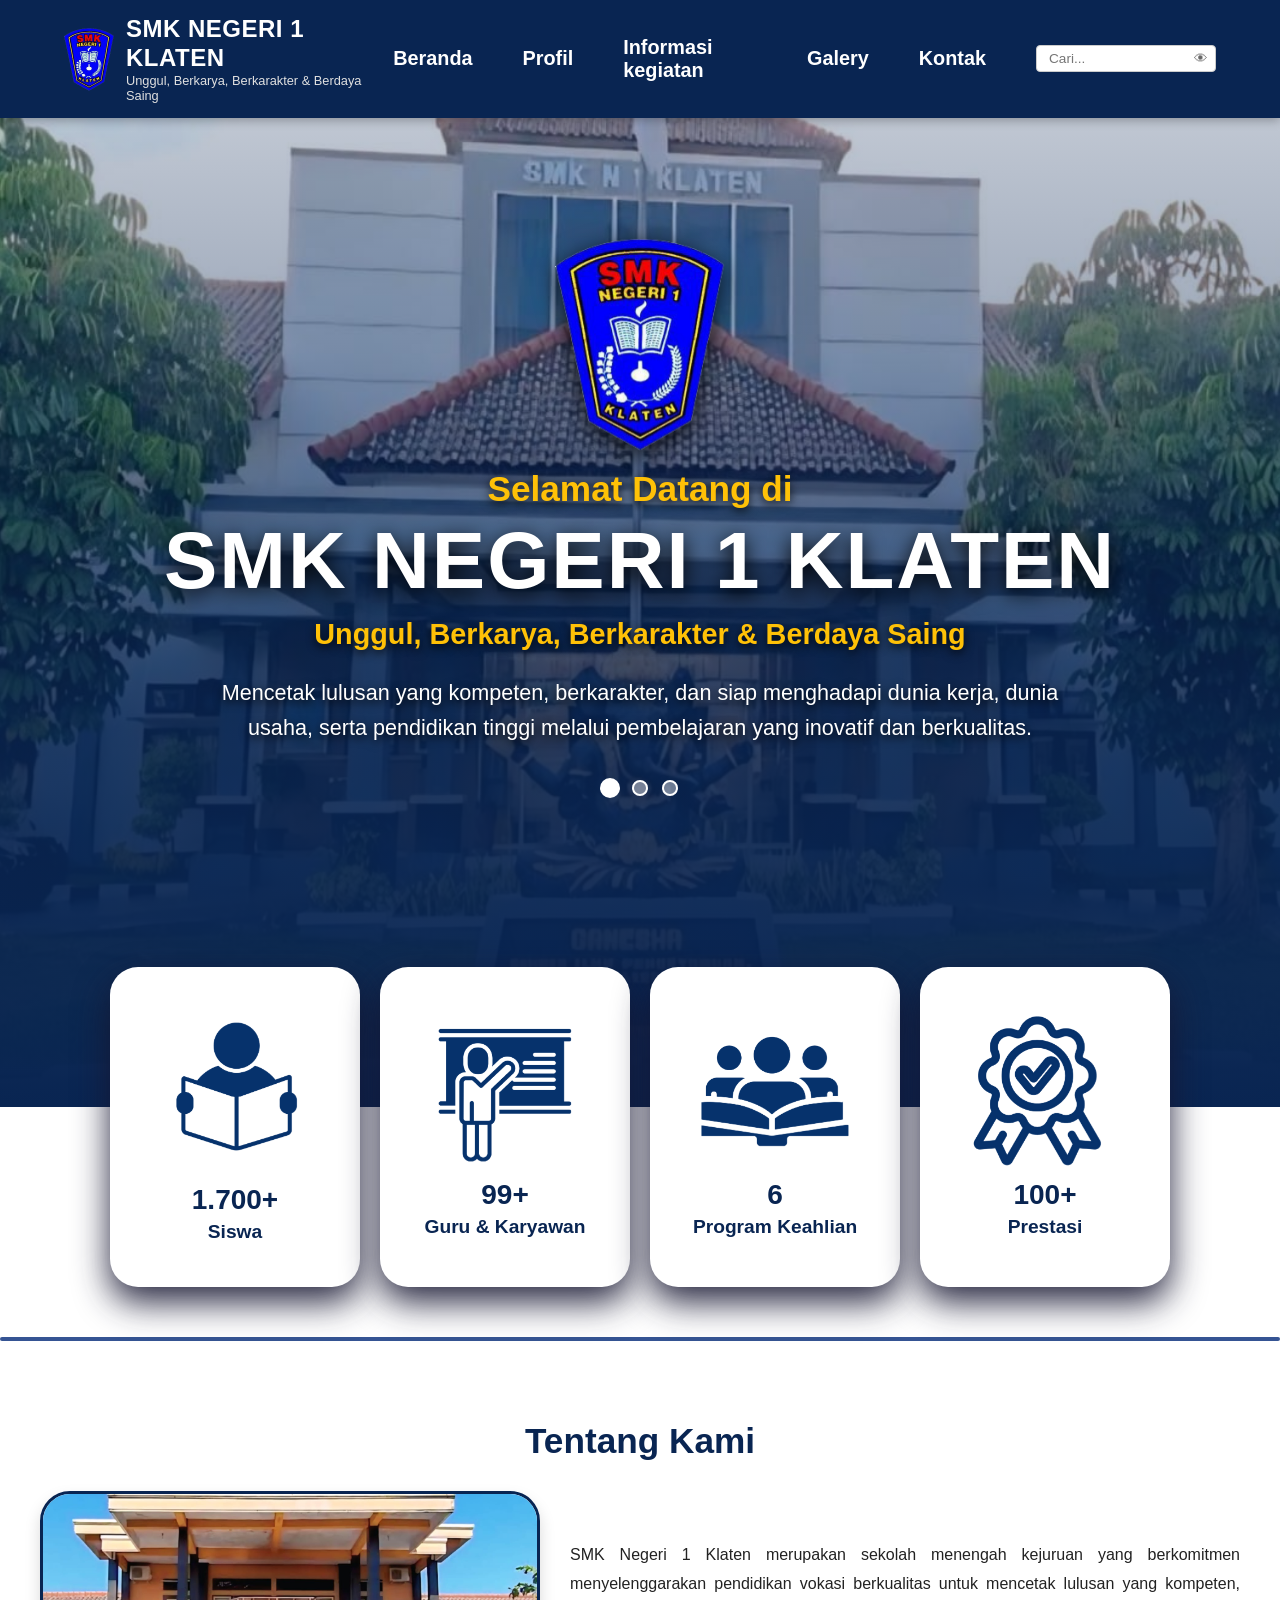
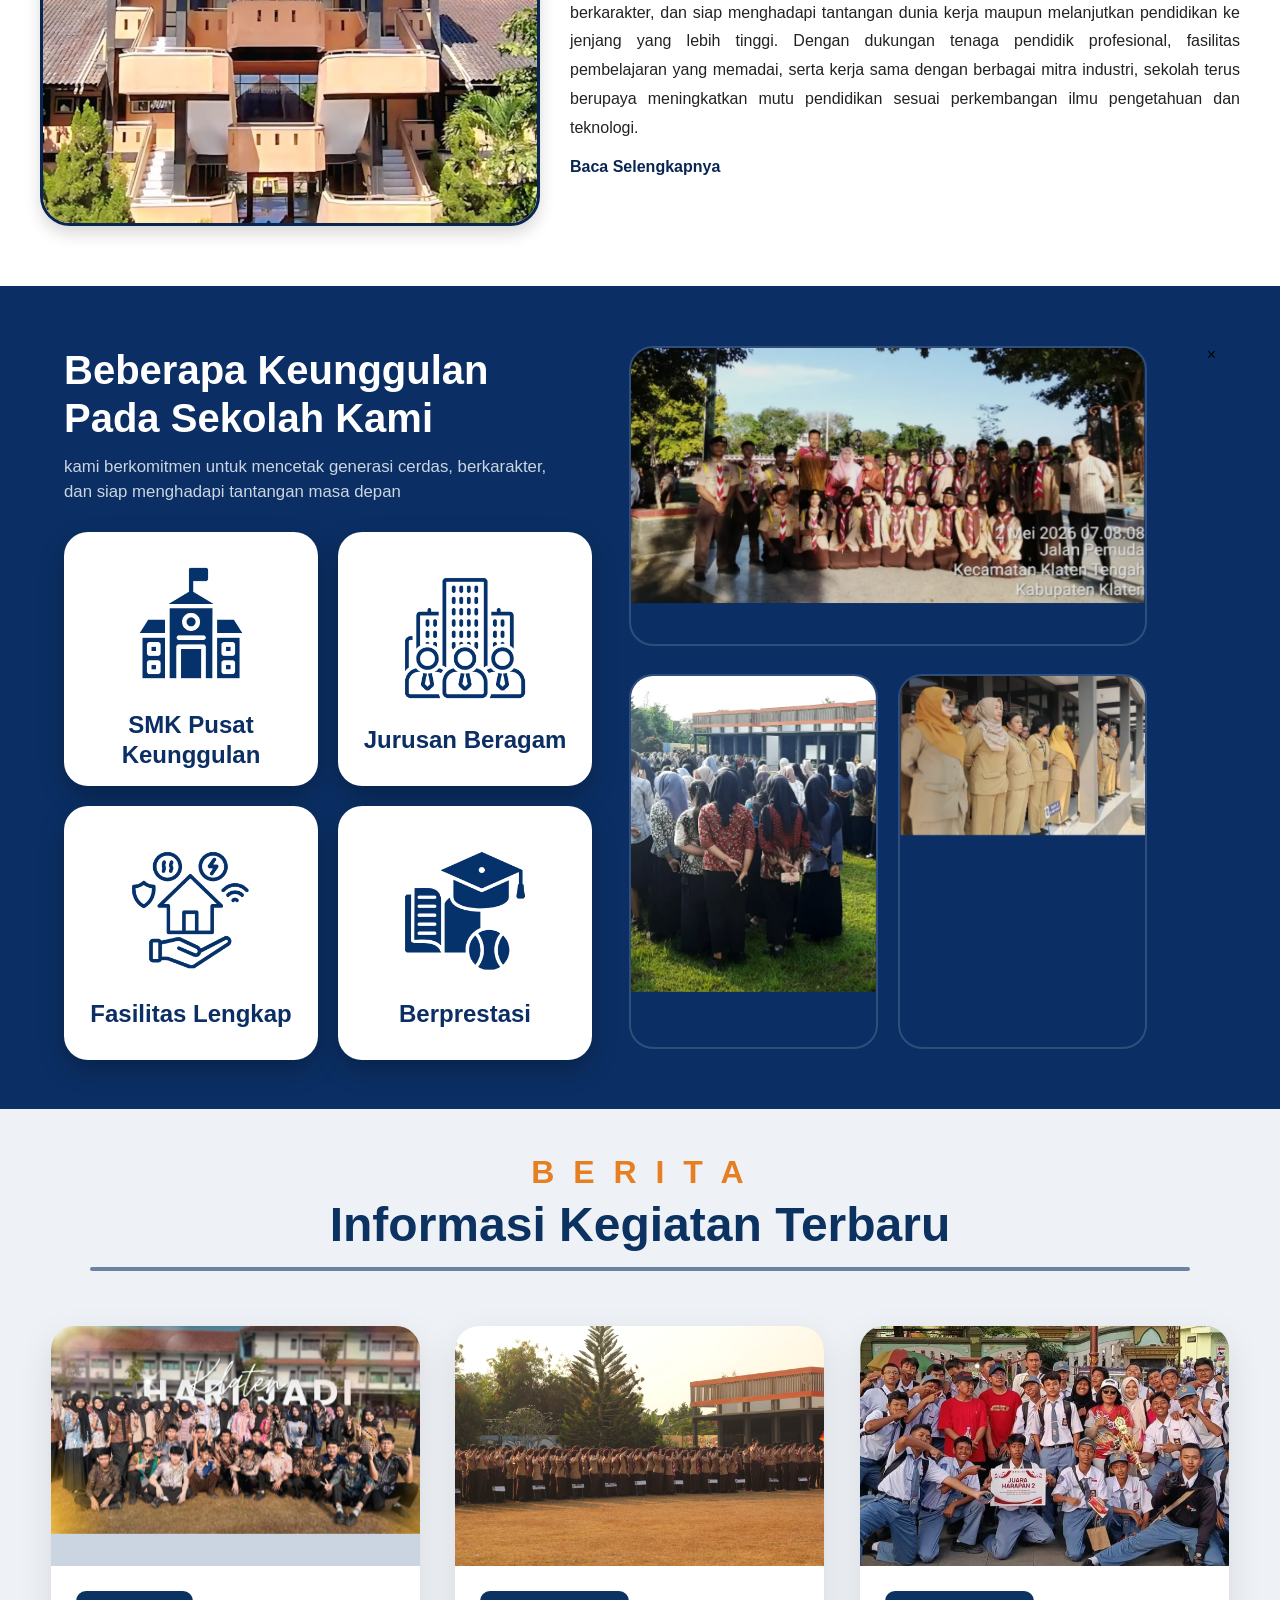
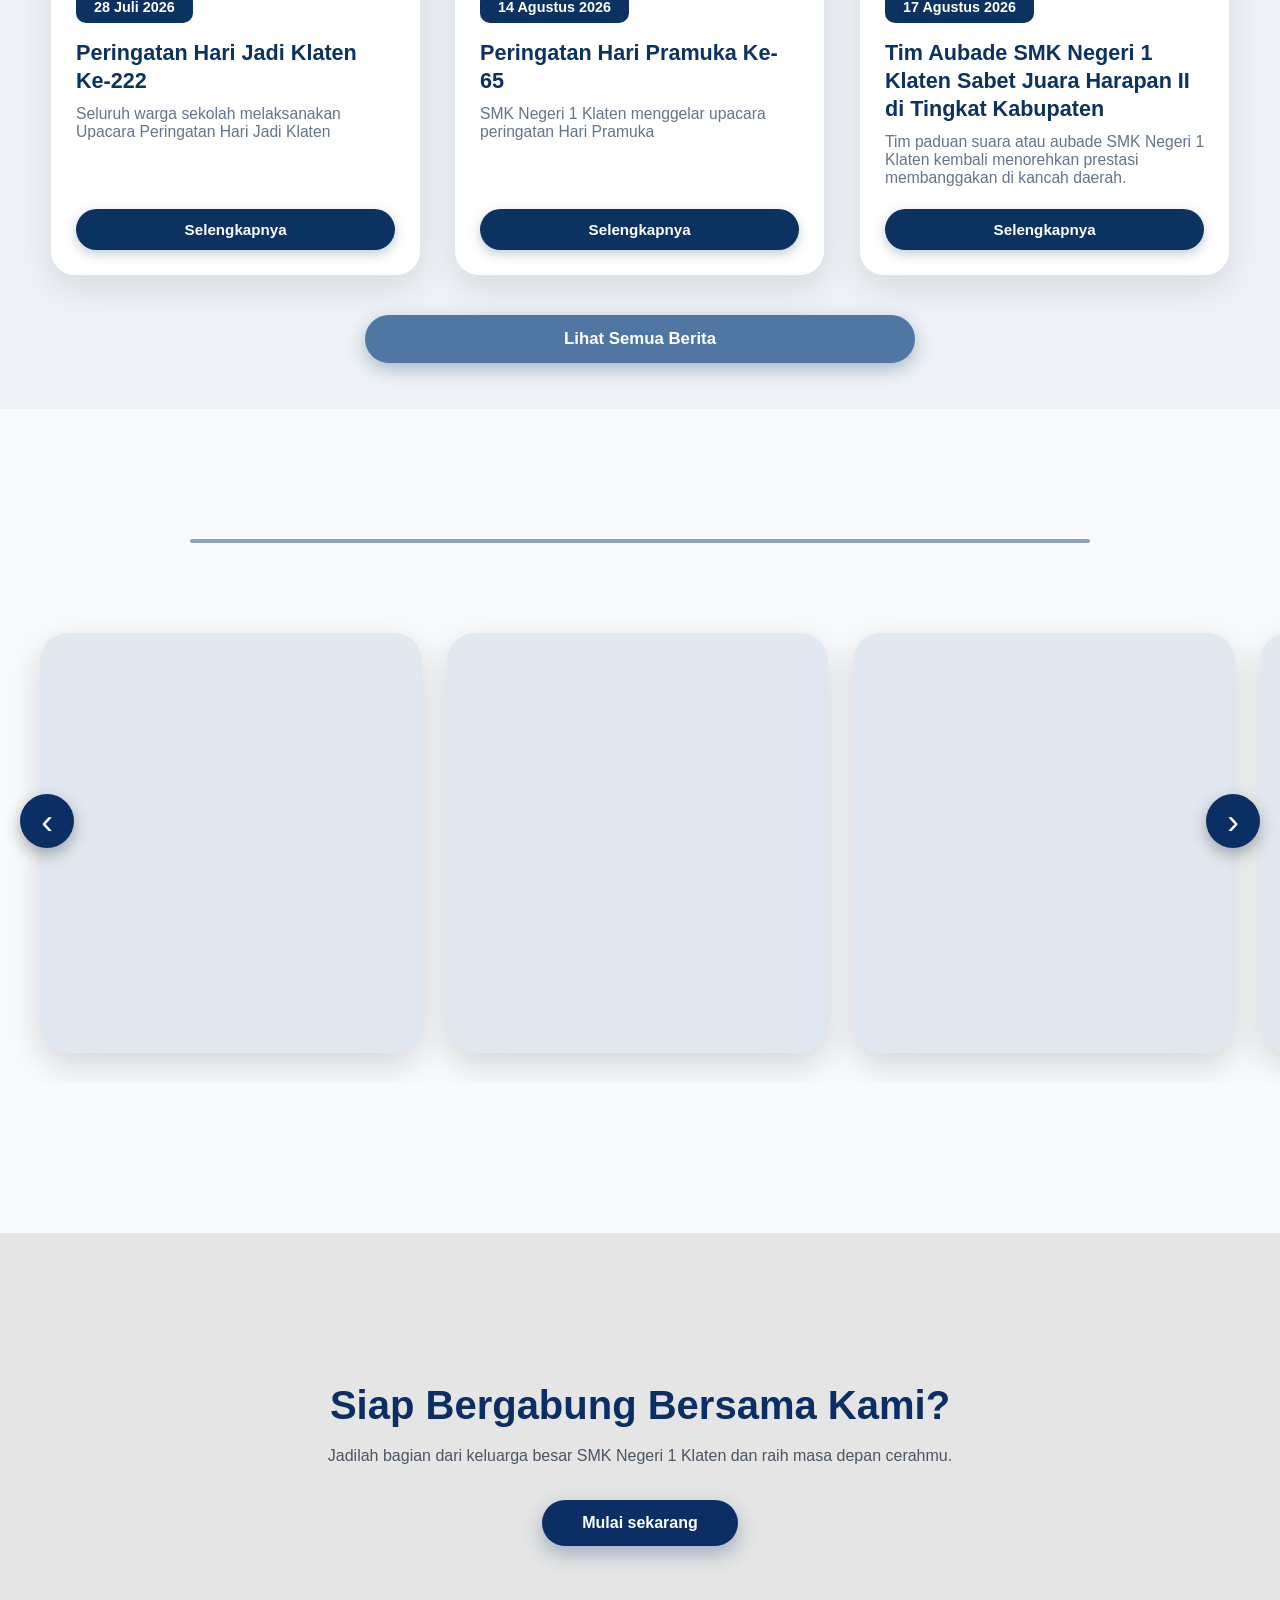
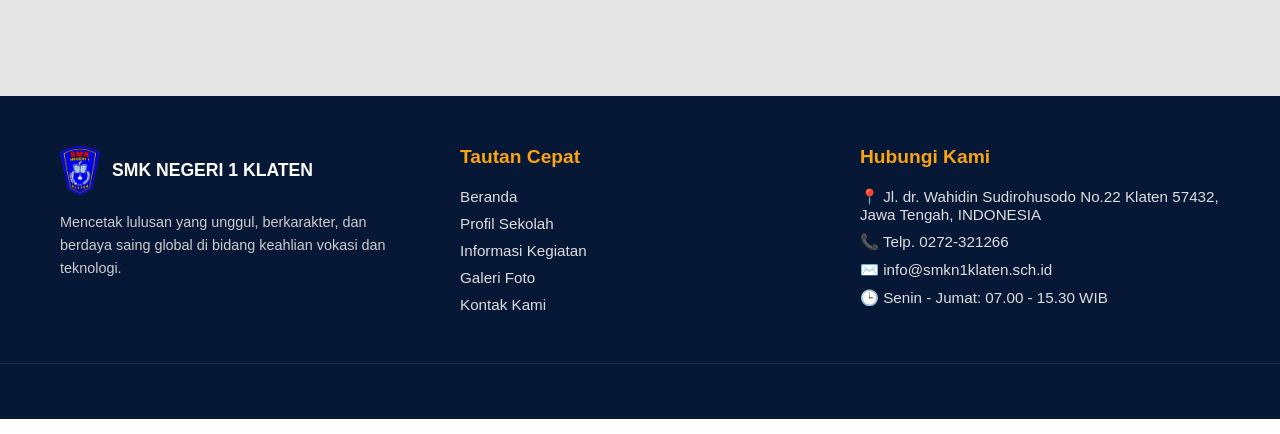
==== commit 3a30bb05: "Update index.html" ====
--- a/index.html
+++ b/index.html
@@ -2,7 +2,6 @@
 <html lang="id">
 <head>
     <meta charset="UTF-8">
-    <meta name="viewport" content="width=device-width, initial-scale=1.0">
     <meta name="viewport" content="width=device-width, initial-scale=1.0">
     <title>SMK Negeri 1 Klaten</title>
     
@@ -222,14 +221,14 @@
     <!-- KARTU 3 -->
     <div class="news-card-custom">
       <div class="news-img-holder">
-        <img src="gambar-berita.png" alt="Sampul Berita 3">
+        <img src="imageprofil/Aubade berita3.jpeg" alt="Sampul Berita 3">
       </div>
       <div class="news-body">
         <div class="news-badge-date">
-          📅 15 Agustus 2025
-        </div>
-        <h3 class="news-card-title">JUDUL BERITA</h3>
-        <p class="news-card-desc">Deskripsi.......</p>
+          17 Agustus 2026
+        </div>
+        <h3 class="news-card-title">Tim Aubade SMK Negeri 1 Klaten Sabet Juara Harapan II di Tingkat Kabupaten</h3>
+        <p class="news-card-desc">Tim paduan suara atau aubade SMK Negeri 1 Klaten kembali menorehkan prestasi membanggakan di kancah daerah.</p>
         <a href="informasi.html" class="btn-navy">Selengkapnya</a>
       </div>
     </div>
--- a/style.css
+++ b/style.css
@@ -1,4 +1,20 @@
 /* --- RESET & GLOBAL STYLES --- */
+*, *::before, *::after {
+  box-sizing: border-border-box;
+}
+
+html, body {
+  max-width: 100% !important;
+  overflow-x: hidden !important; /* Mencegah layar bisa digeser ke samping */
+  margin: 0;
+  padding: 0;
+}
+
+img, video, iframe, object, embed {
+  max-width: 100% !important;
+  height: auto !important;
+}
+
 * {
     margin: 0;
     padding: 0;
@@ -2569,4 +2585,4 @@
 html::-webkit-scrollbar,
 body::-webkit-scrollbar {
     display: none !important;
-}+}
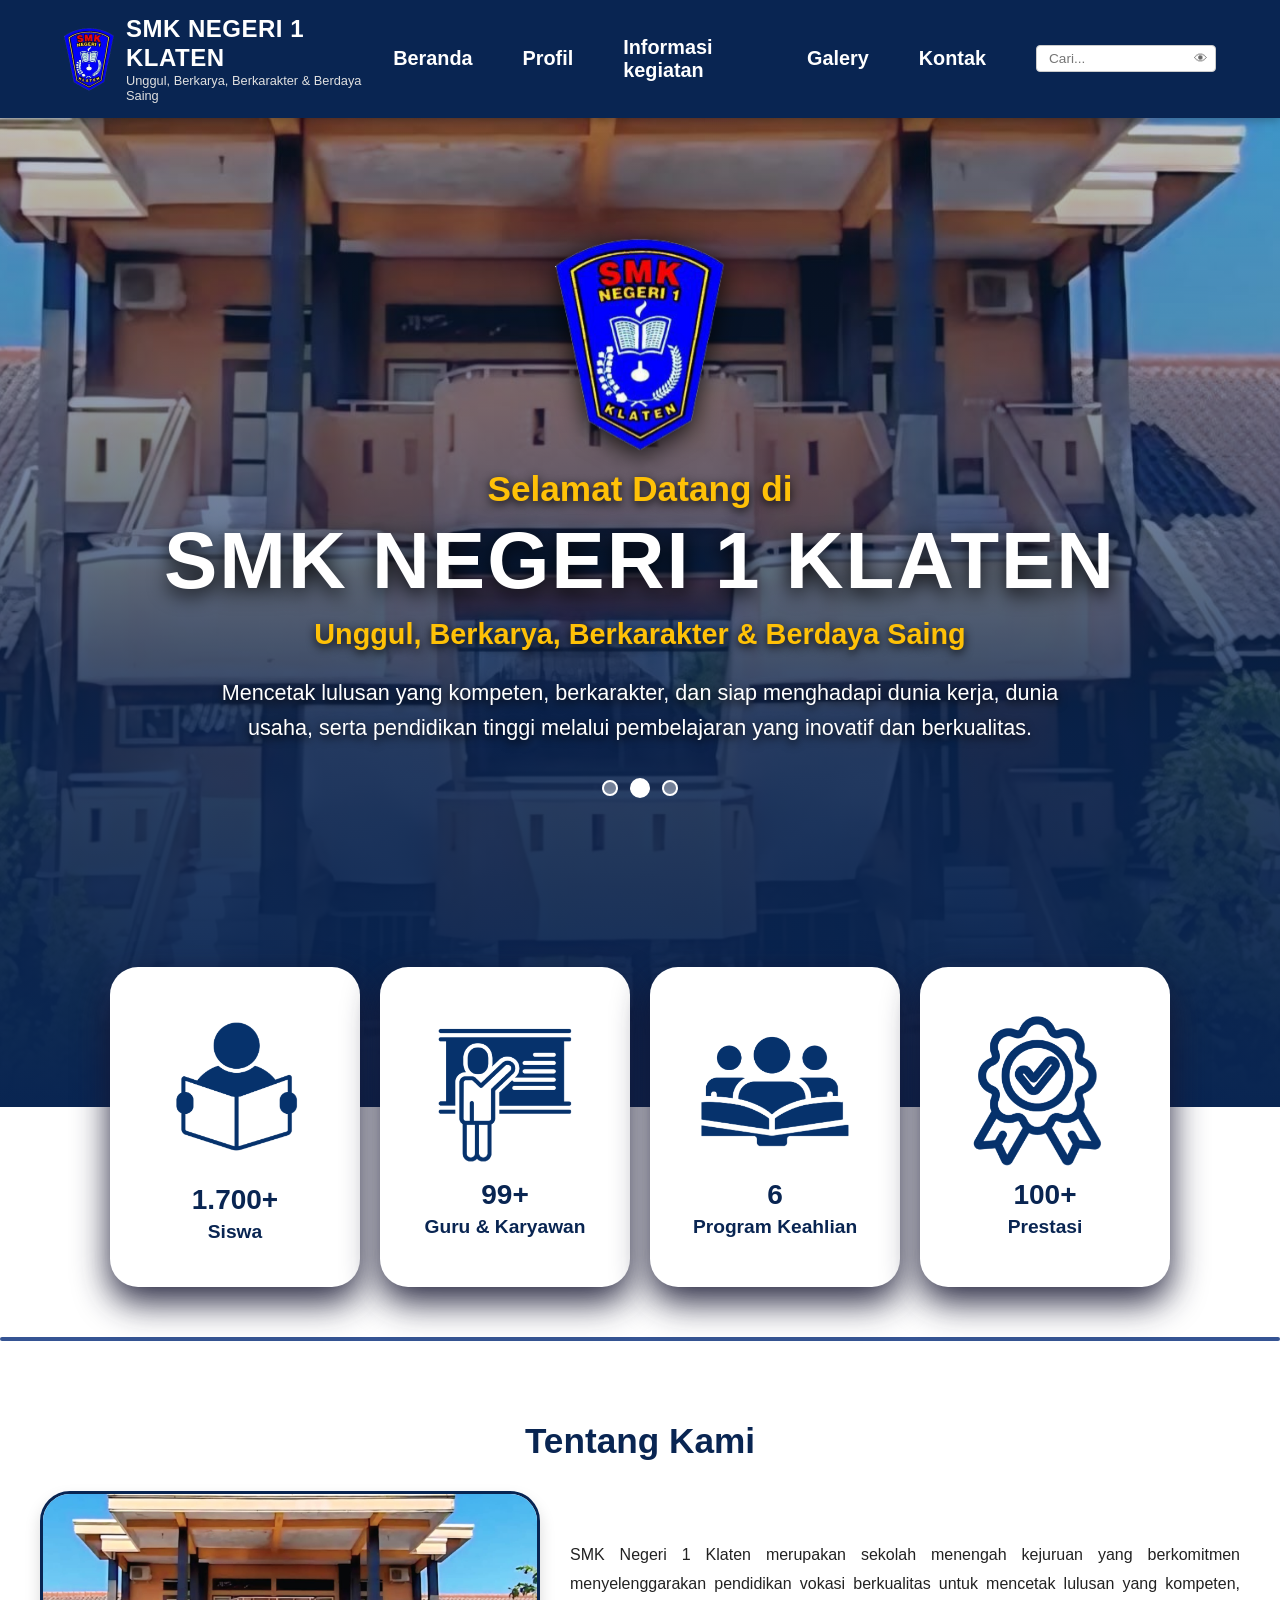
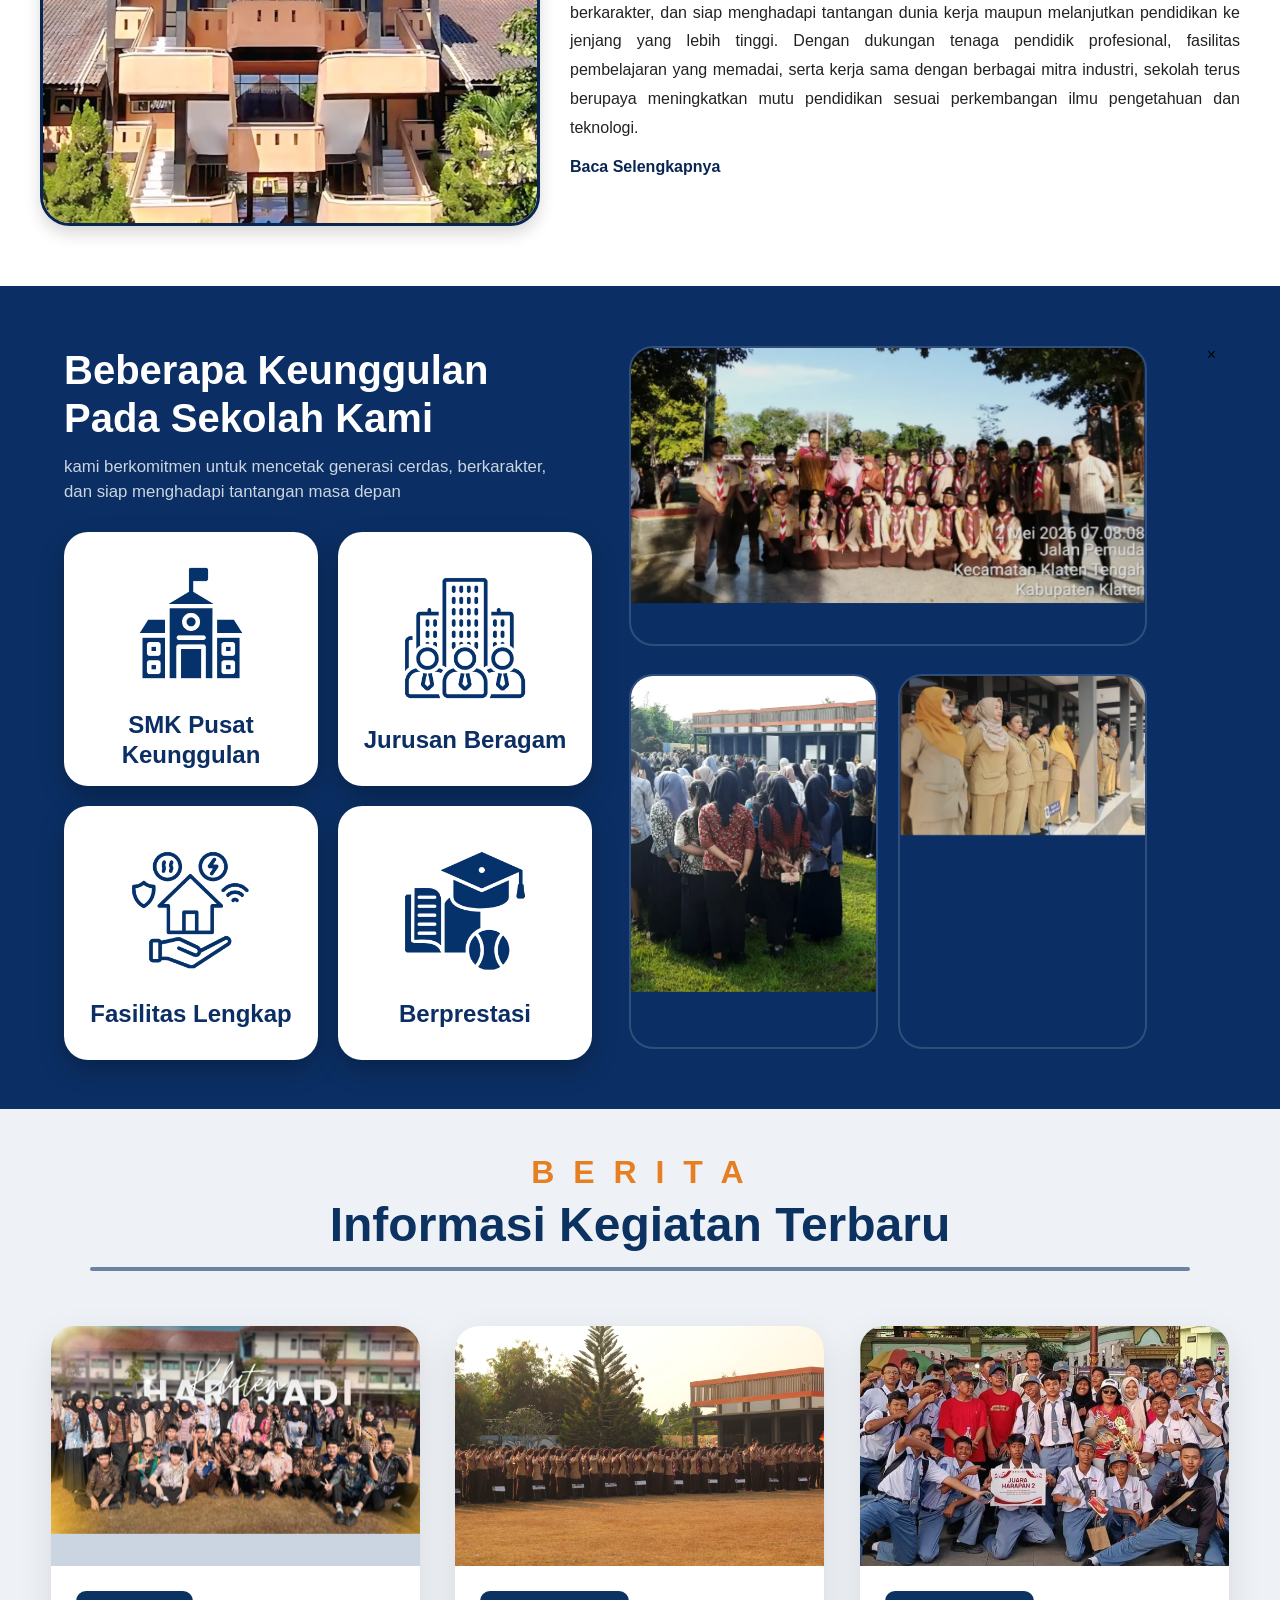
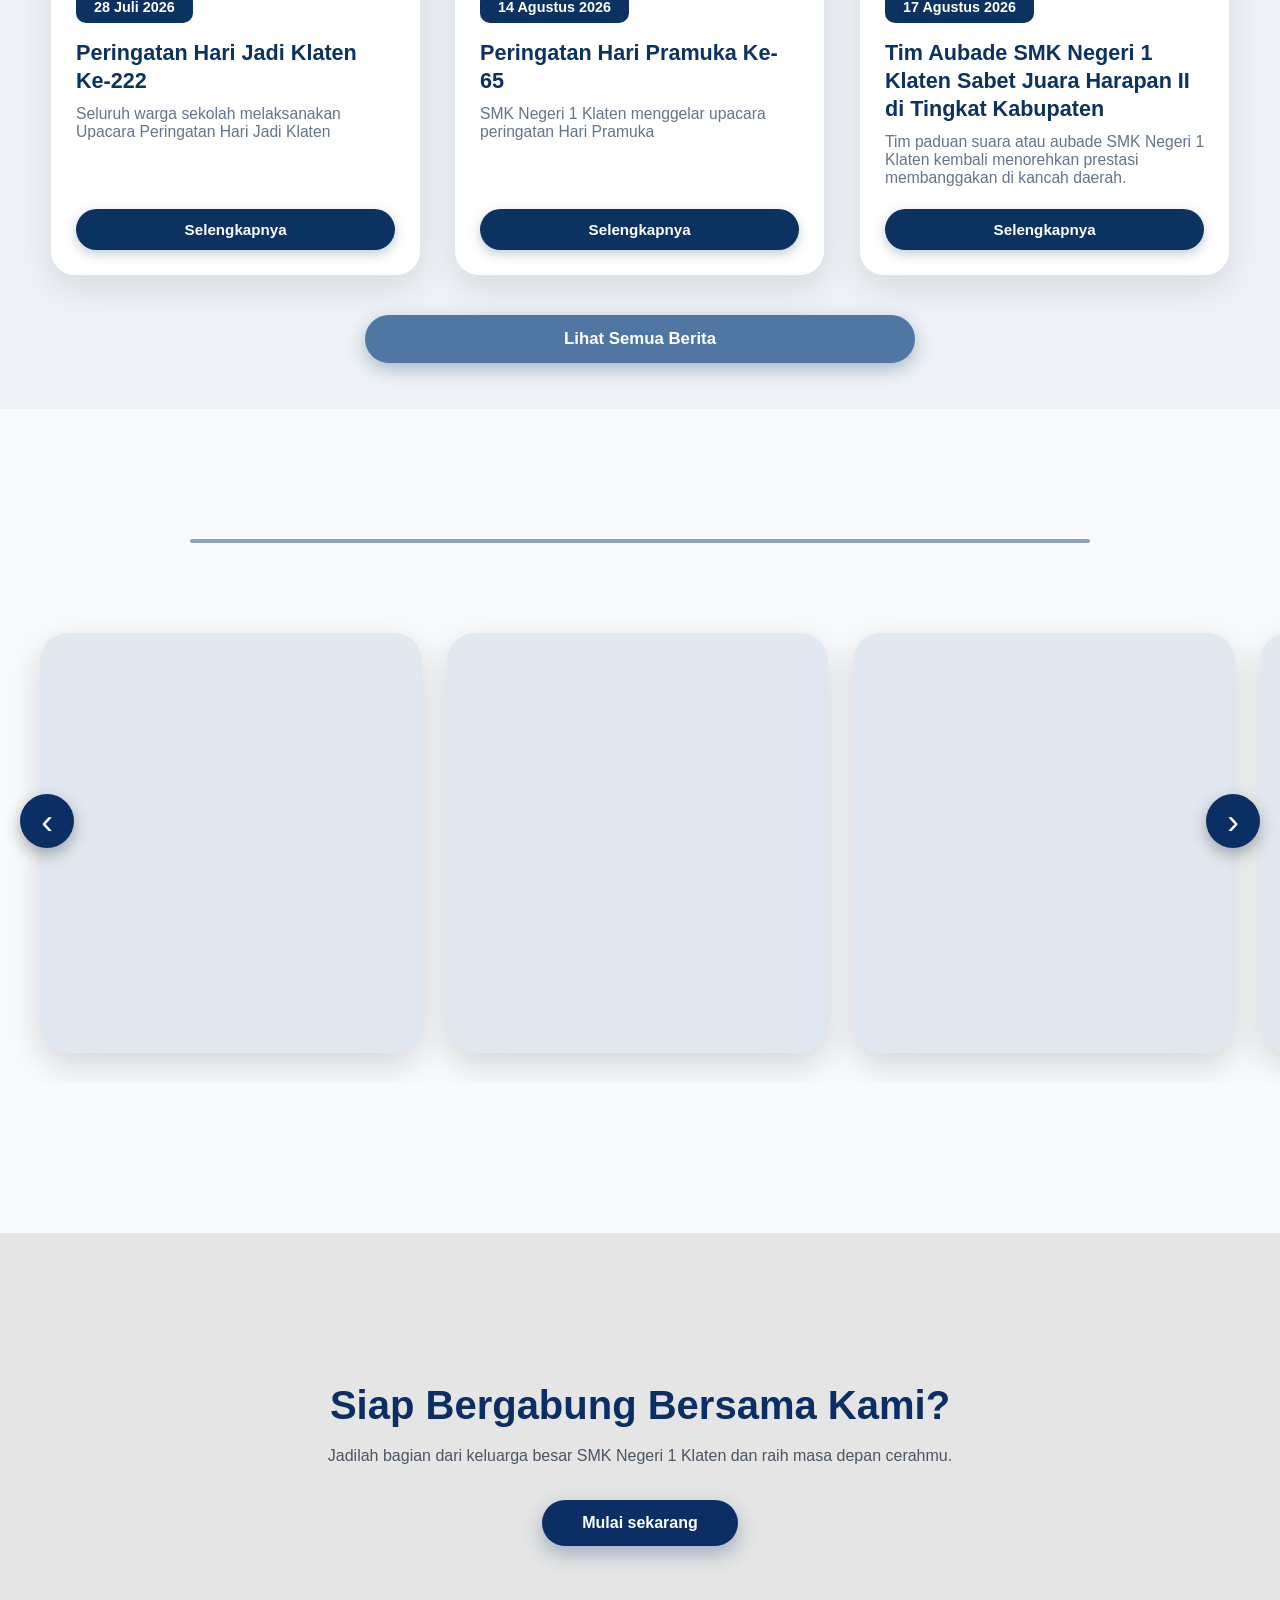
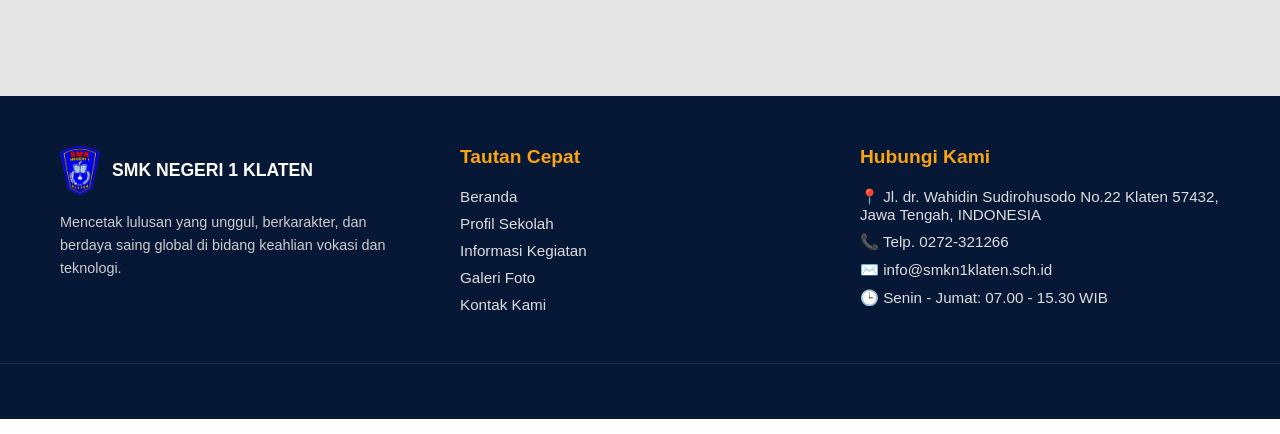
==== commit 4a94c619: "Update index.html" ====
--- a/index.html
+++ b/index.html
@@ -265,7 +265,7 @@
             </div>
 
             <div class="gallery-card-beranda">
-                <img src="gambar2.jpg" alt="Kegiatan 2">
+                <img src="imageprofil/Lomba HUT.jpeg" alt="Kegiatan 2">
                 <div class="gallery-overlay-beranda">
                     <h3>Lomba Peringatan 17 Agustus</h3>
                 </div>
--- a/style.css
+++ b/style.css
@@ -1520,7 +1520,12 @@
   font-family: 'Segoe UI', Tahoma, Geneva, Verdana, sans-serif;
   box-sizing: border-box;
 }
-
+.gallery-card img {
+  width: 100%;
+  height: 100%;
+  object-fit: cover; /* Foto bakal full memenuhi kotak */
+  display: block;
+}
 /* CONTAINER DIPERLEBAR AGAR FULL-WIDTH HAMPIR SATU LAYAR */
 .gallery-container {
   width: 95%;
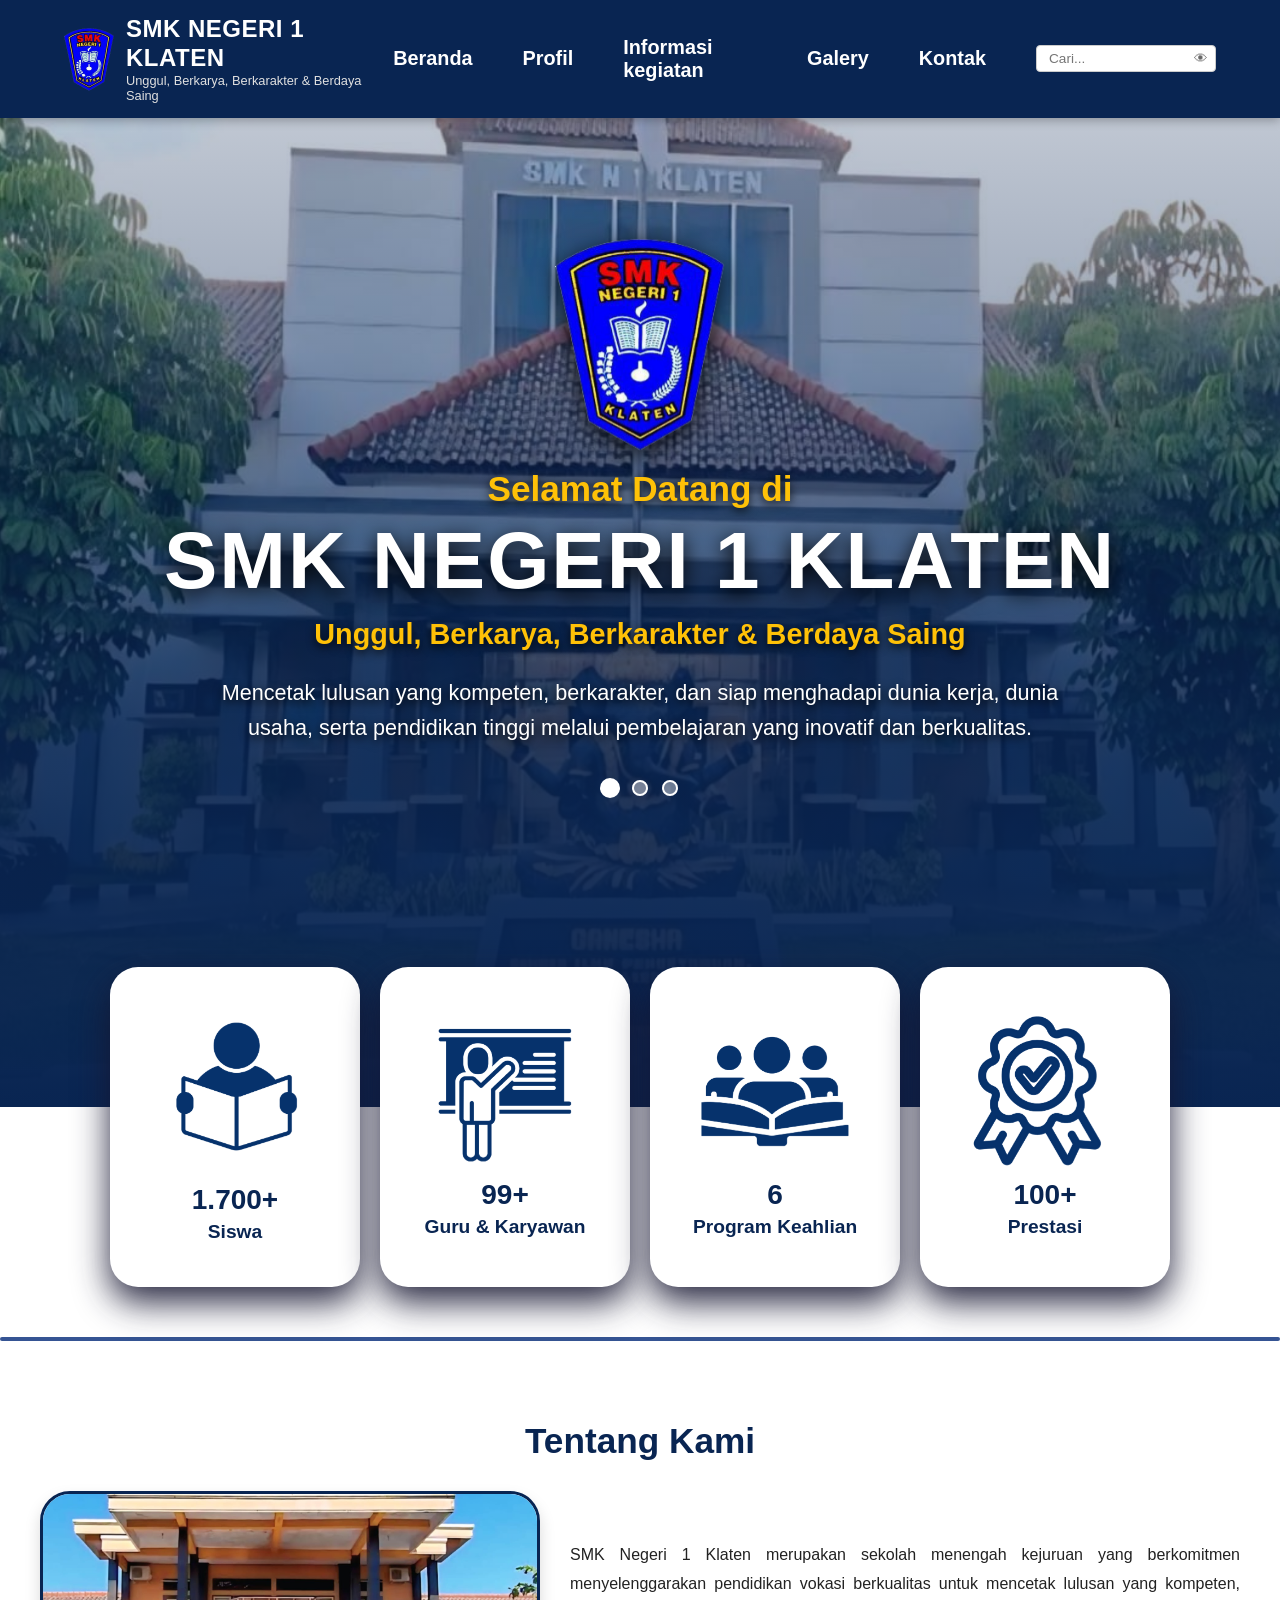
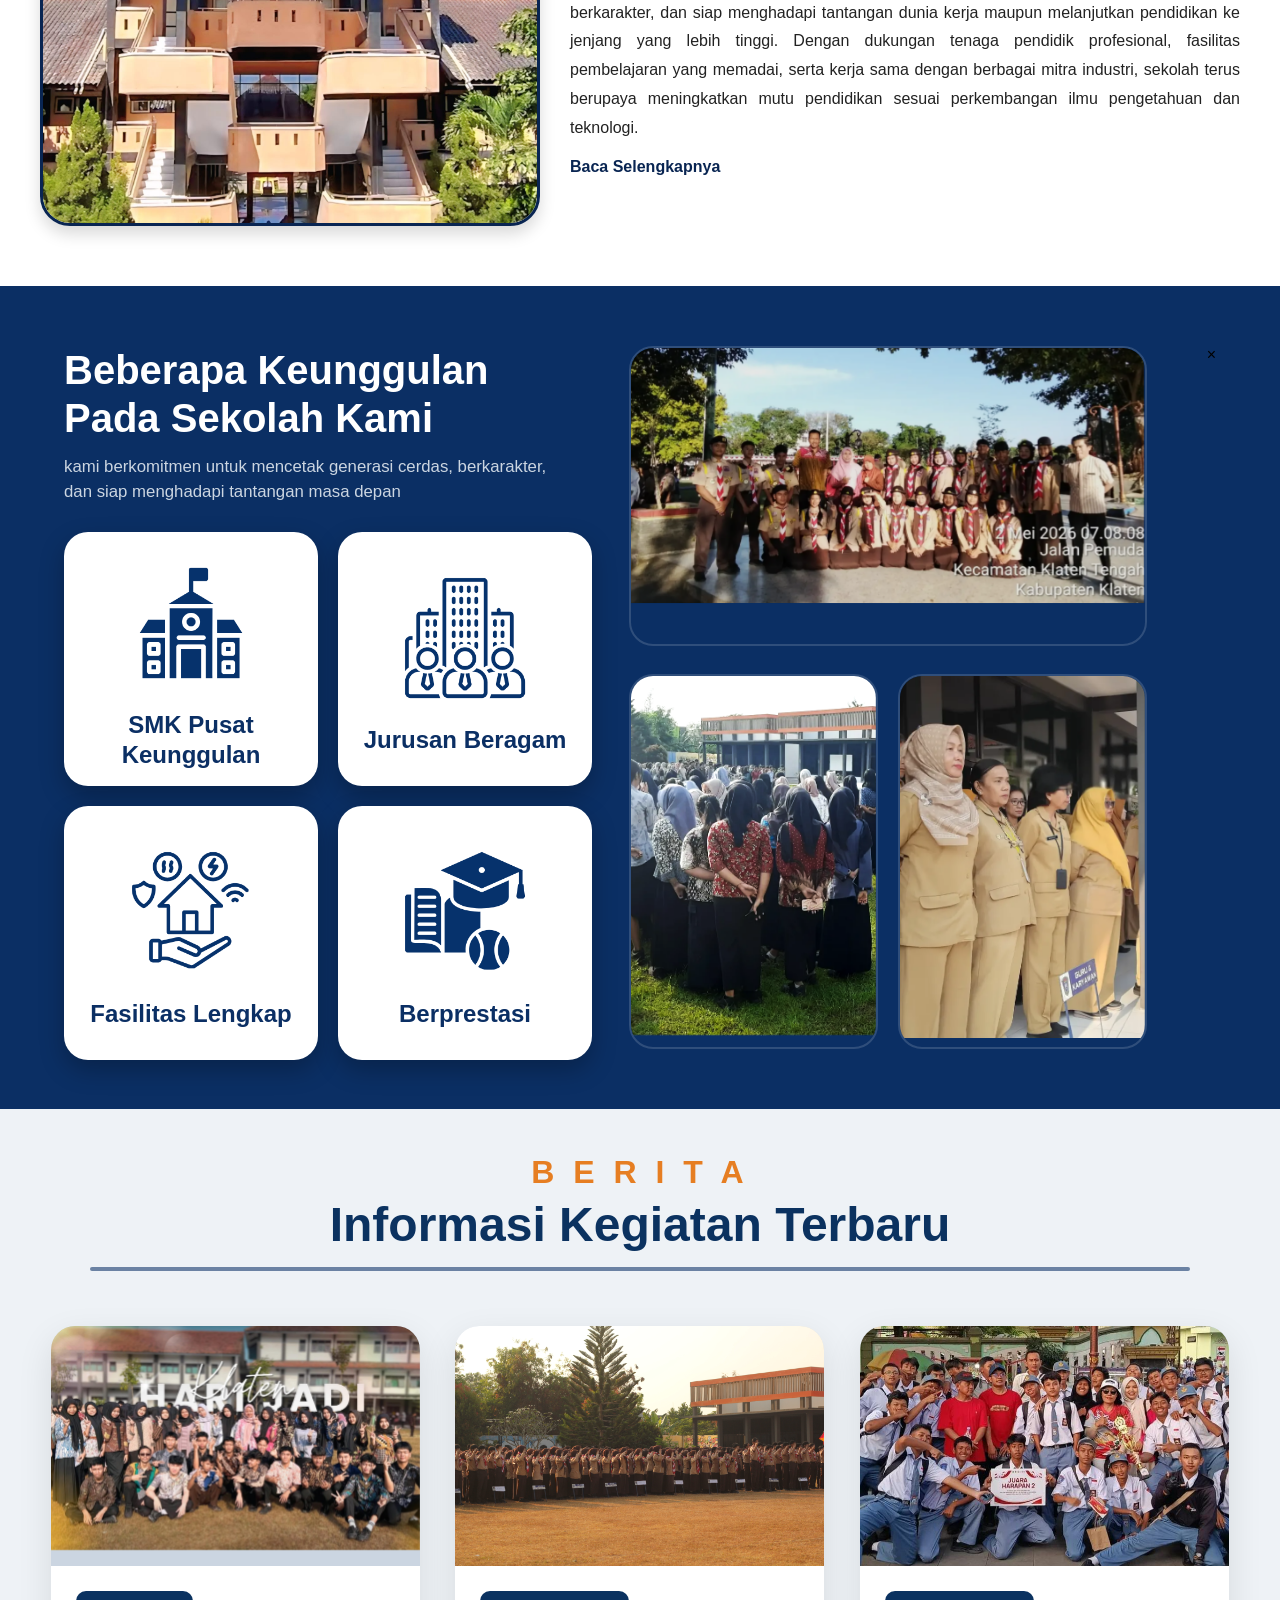
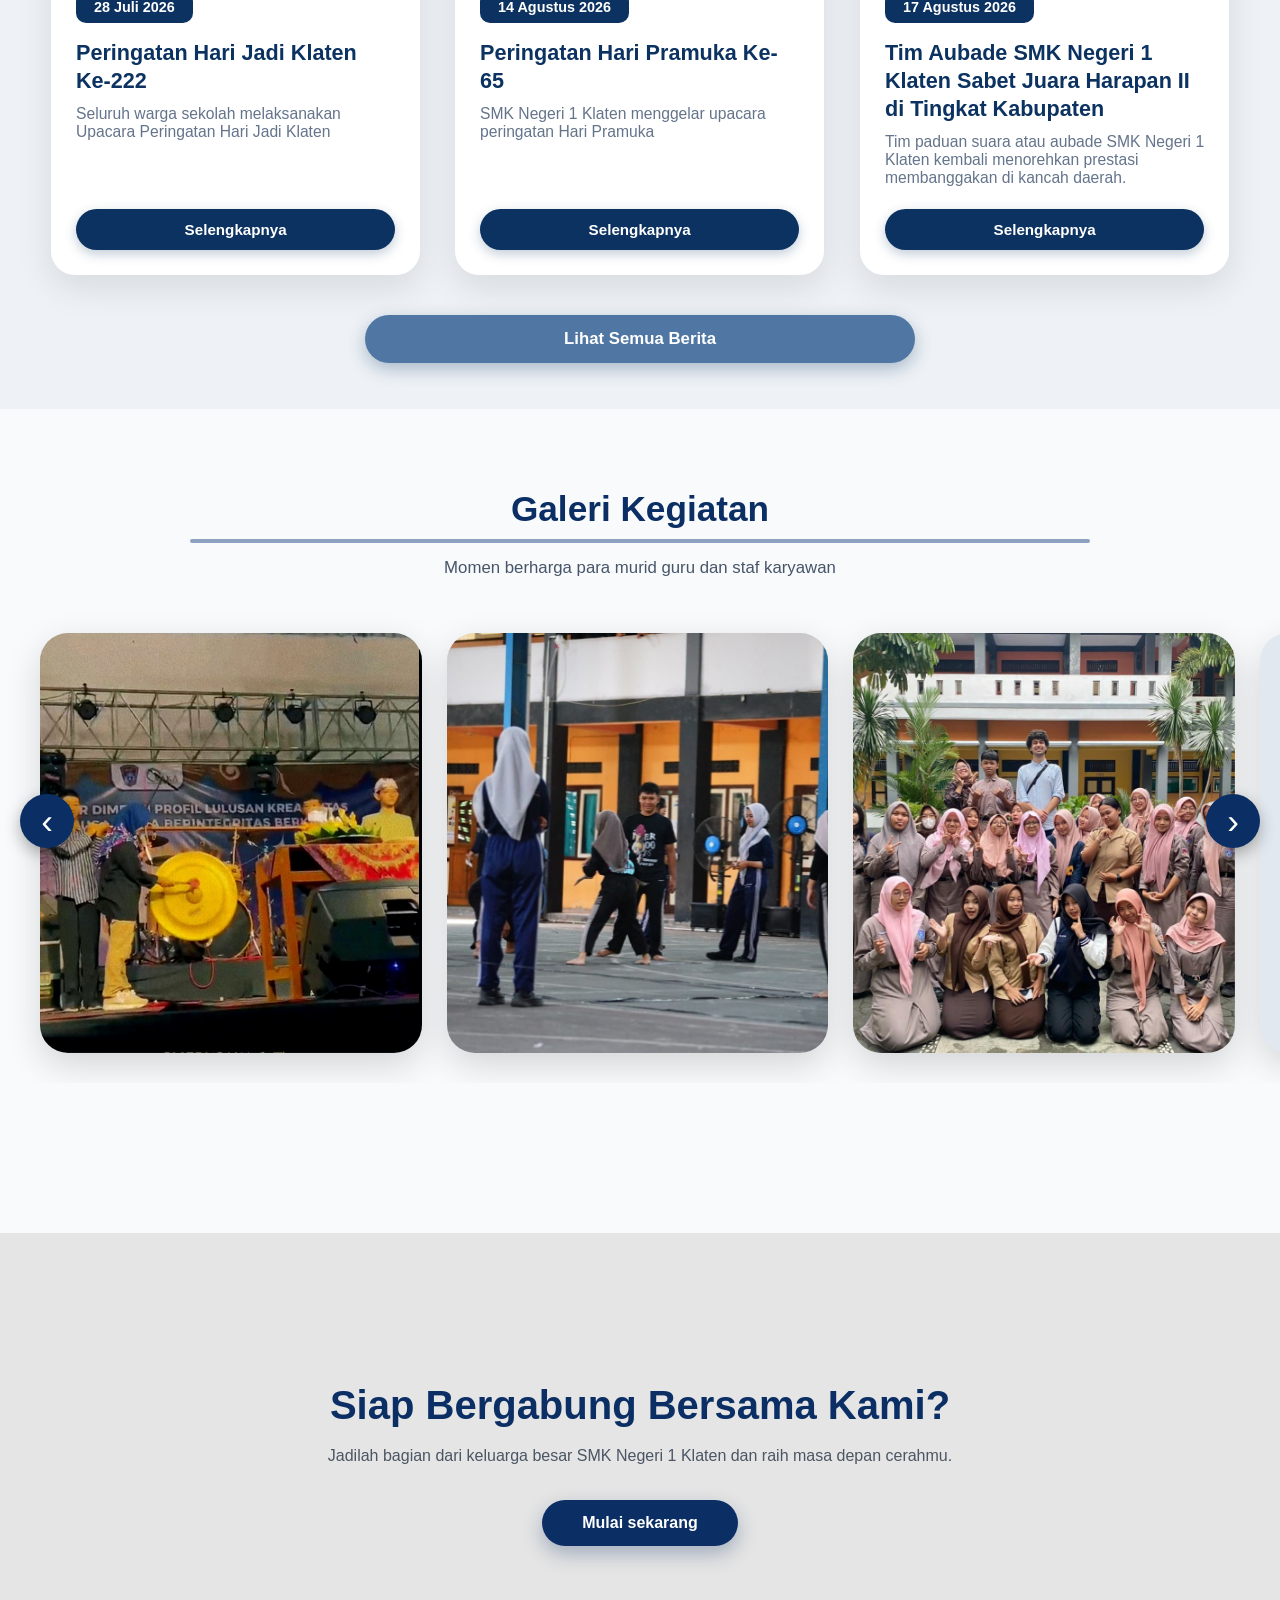
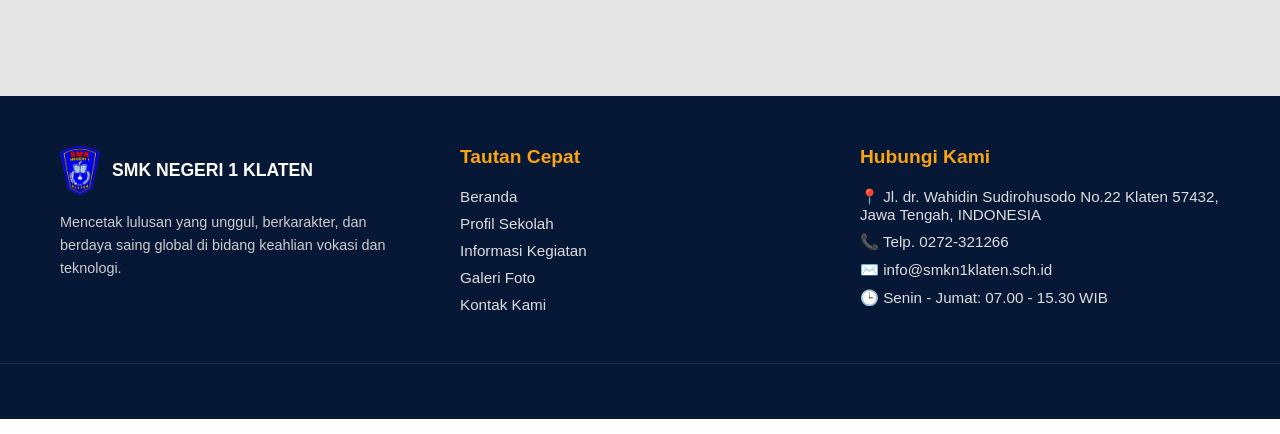
==== commit 339c4bda: "Update index.html" ====
--- a/index.html
+++ b/index.html
@@ -272,9 +272,9 @@
             </div>
 
             <div class="gallery-card-beranda">
-                <img src="gambar3.jpg" alt="Kegiatan 3">
-                <div class="gallery-overlay-beranda">
-                    <h3>Praktik Kerja Industri</h3>
+                <img src="imageprofil/Ekstra EC.jpeg" alt="Kegiatan 3">
+                <div class="gallery-overlay-beranda">
+                    <h3>Ekstrakulikuler English Club</h3>
                 </div>
             </div>
 
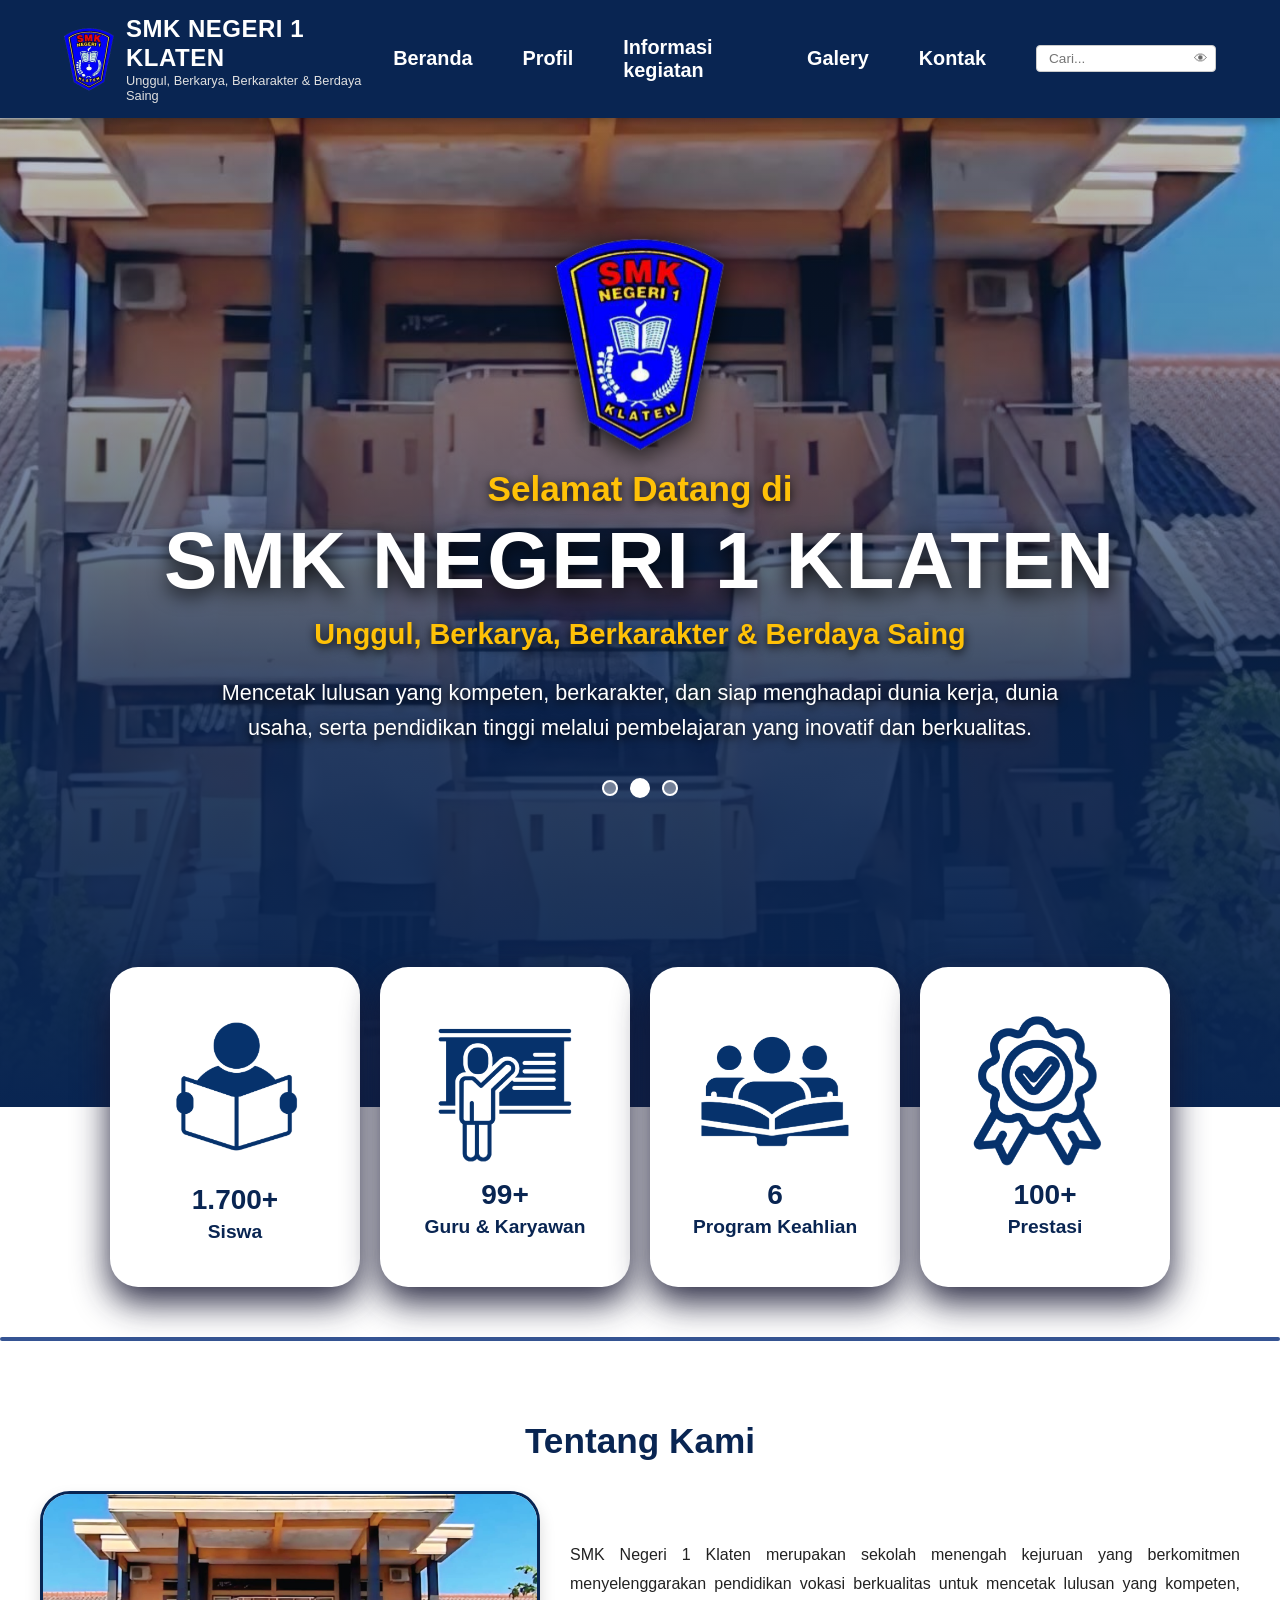
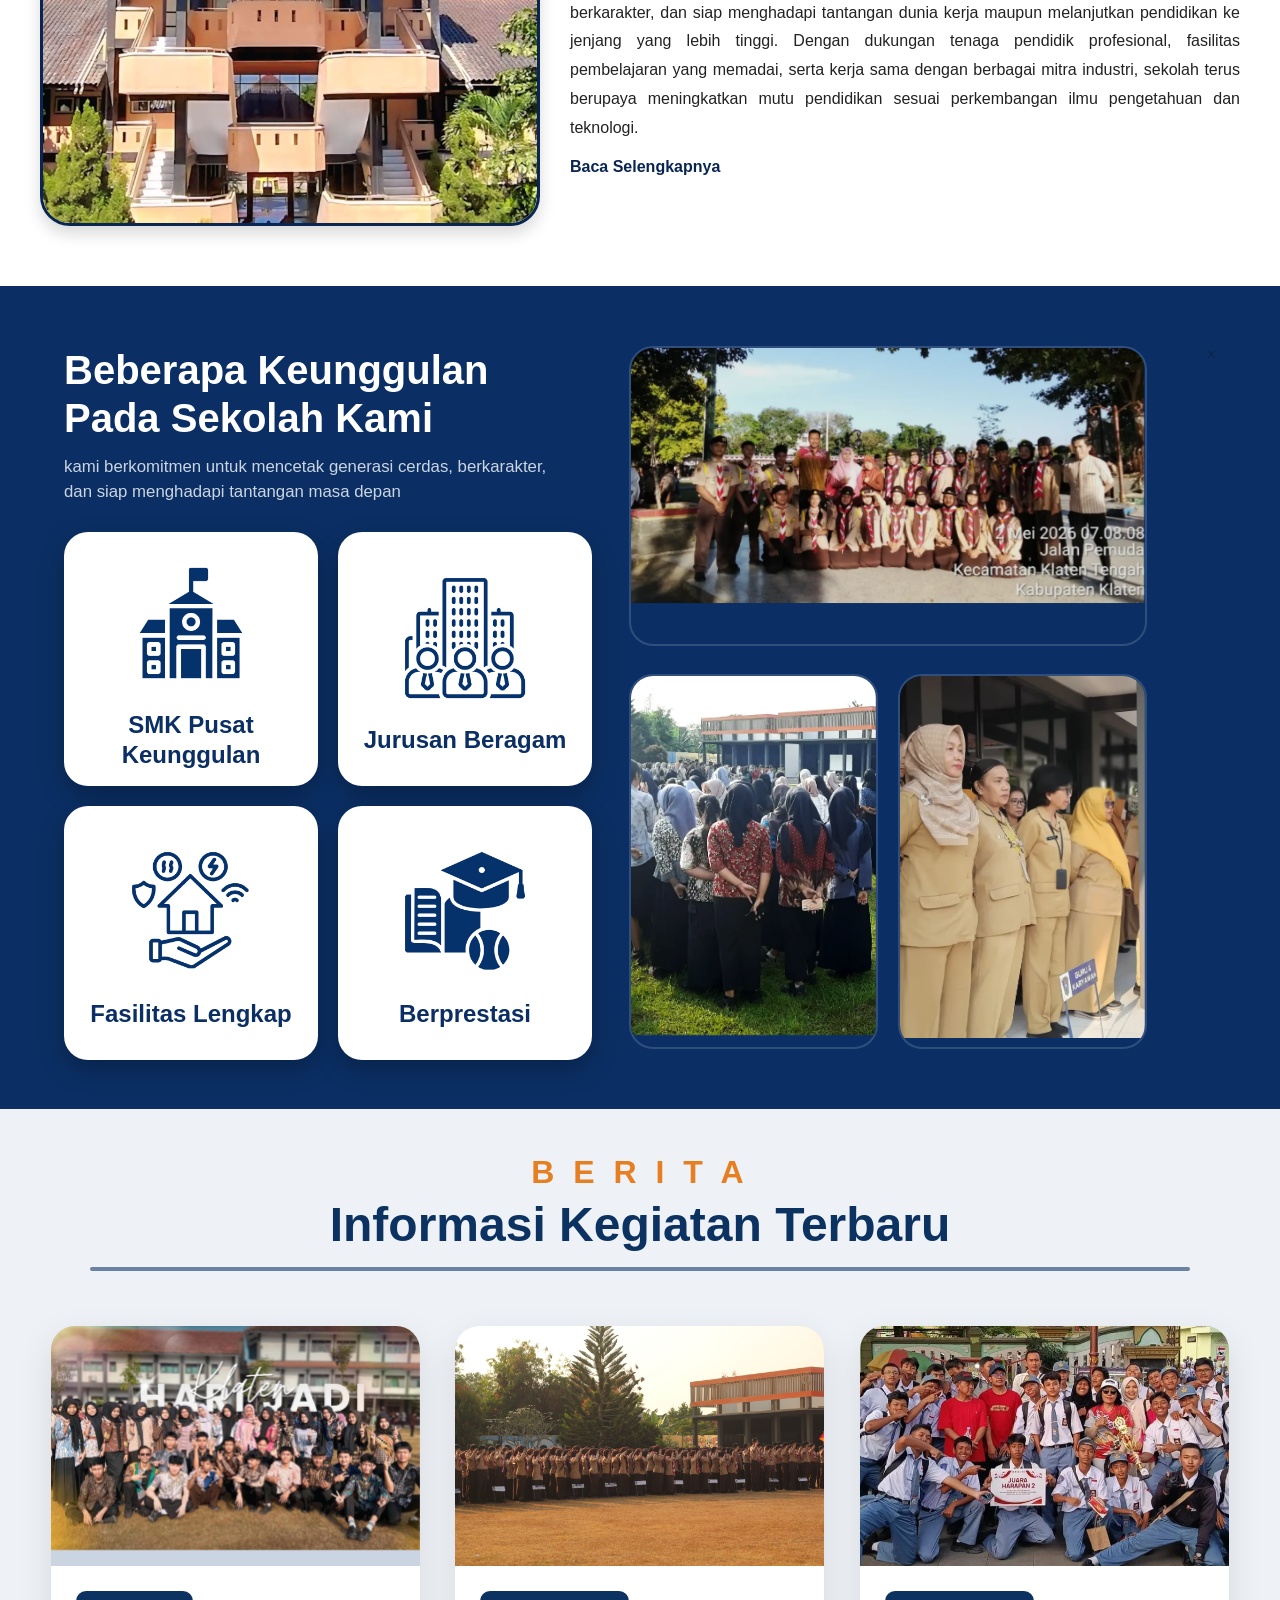
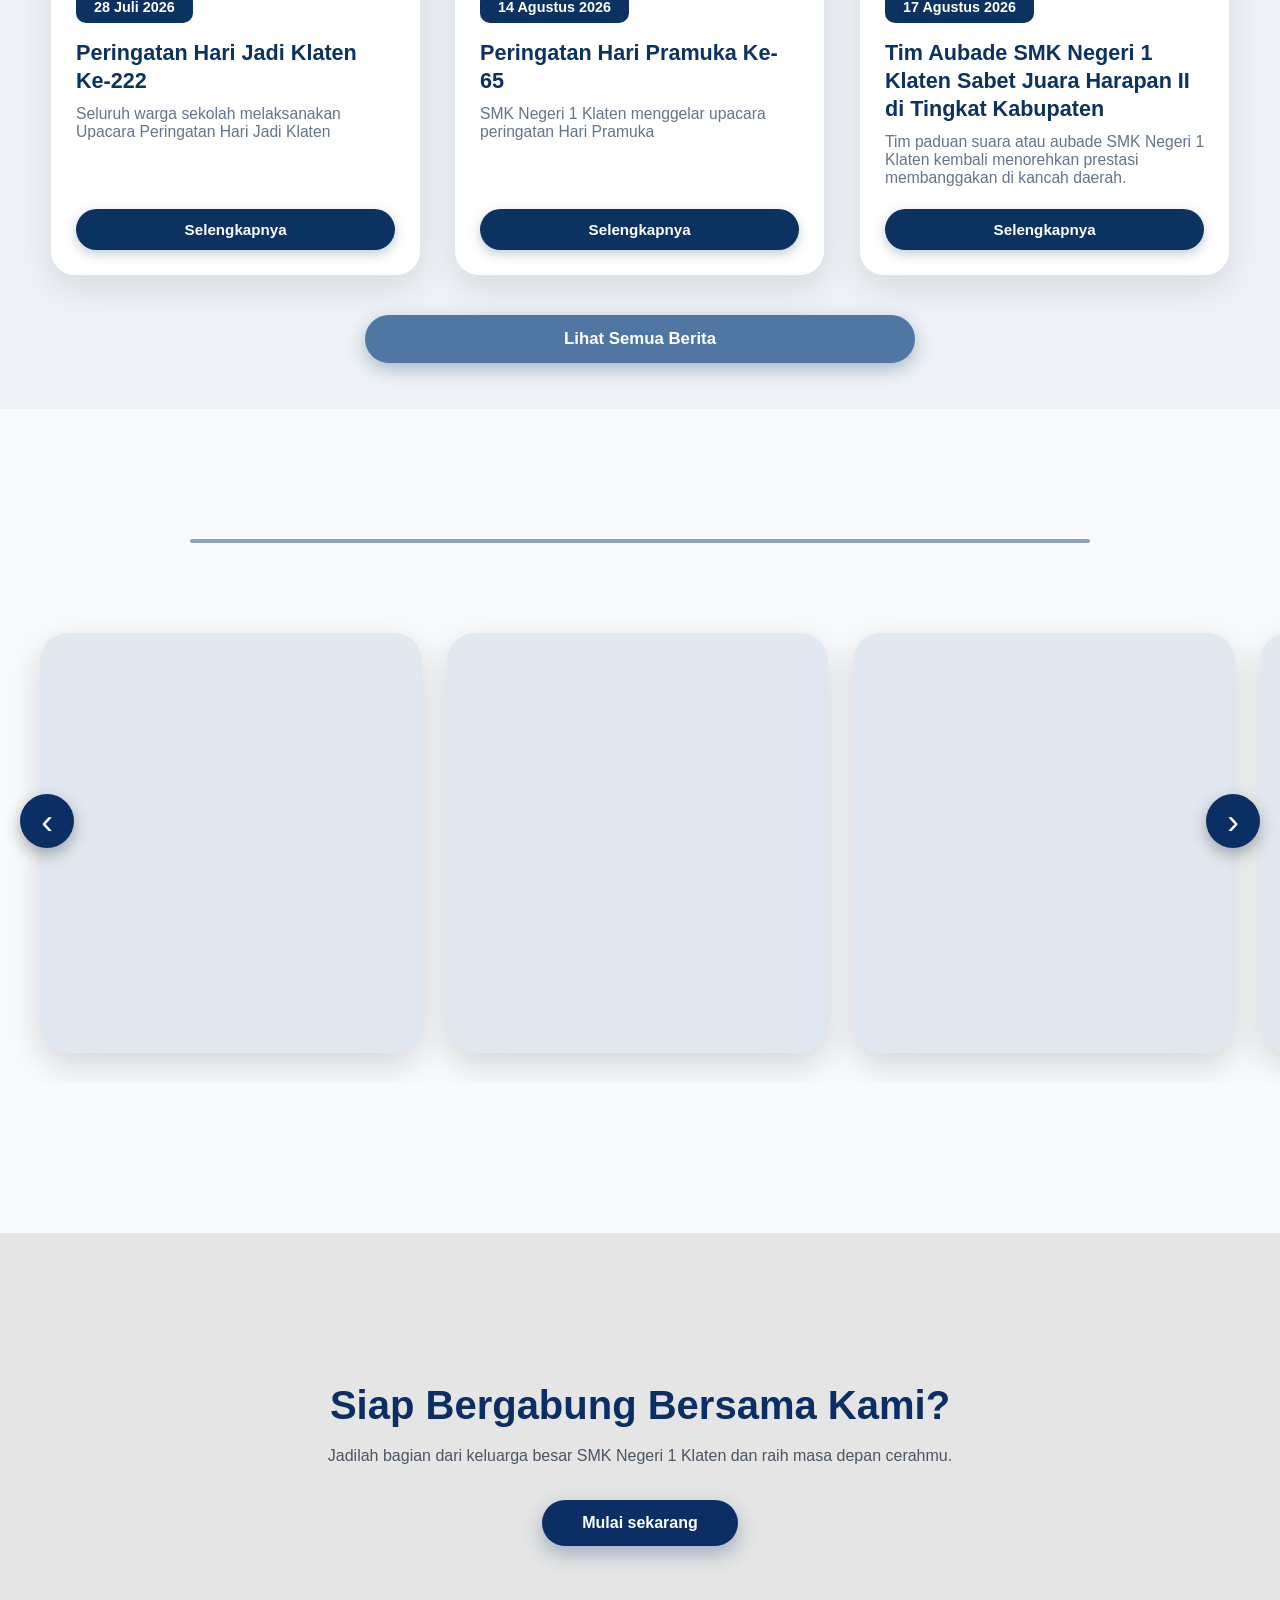
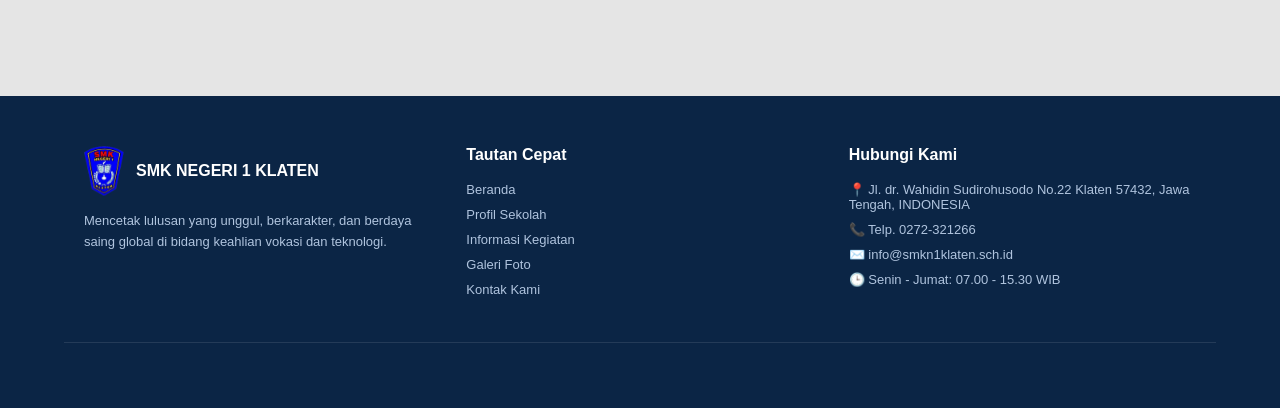
==== commit 6eee73d6: "Update index.html" ====
--- a/index.html
+++ b/index.html
@@ -7,6 +7,8 @@
     
     <link rel="stylesheet" href="style.css">
     <script src="script.js"></script>
+    <link rel="shortcut icon" href="favicon(1).ico" type="image/x-icon">
+    <link rel="icon" href="favicon(1).ico" type="image/x-icon">
 </head>
 <body>
 
--- a/style.css
+++ b/style.css
@@ -1751,168 +1751,475 @@
     font-size: 0.85rem;
     color: #aaaaaa;
 }
-
-/* SECTION KONTAK */
+/* ==========================================
+   1. GAYA DASAR / GLOBAL
+   ========================================== */
+/* ==========================================
+   1. GAYA DASAR / RESET HALAMAN
+   ========================================== */
+* {
+  box-sizing: border-box;
+}
+
+body {
+  font-family: 'Segoe UI', Tahoma, Geneva, Verdana, sans-serif;
+  background-color: #f6f8fc;
+  color: #0b2545;
+  margin: 0;
+  padding: 0;
+}
+
+/* ==========================================
+   2. SECTION MARI TERHUBUNG DENGAN KAMI
+   ========================================== */
 .contact-section {
-  padding: 120px 20px;
-  background-color: #f8fafc;
-  font-family: 'Segoe UI', Tahoma, Geneva, Verdana, sans-serif;
-}
-
-.contact-container {
-  max-width: 1300px;
+  width: 100% !important;
+  max-width: 100% !important;
   margin: 0 auto;
-}
-
-/* HEADER KONTAK */
-.contact-header {
+  padding: 90px 5% 60px 5% !important; /* Dibuat mekar ke samping & atas-bawah */
   text-align: center;
-  margin-bottom: 50px;
-}
-
-.contact-badge {
-  background-color: #e2e8f0;
-  color: #0b3260;
-  font-size: 0.85rem;
+  box-sizing: border-box;
+}
+
+.pill-badge {
+  display: inline-block !important;
+  background: linear-gradient(180deg, #dbe2ef 0%, #c8d6e5 100%);
+  color: #0b2545;
+  padding: 10px 32px !important;
+  border-radius: 50px;
   font-weight: 800;
-  padding: 6px 16px;
-  border-radius: 20px;
-  text-transform: uppercase;
+  font-size: 15px !important; /* Badge diperbesar */
   letter-spacing: 2px;
-}
-
-.contact-title {
-  color: #0b3260;
-  font-size: 2.5rem;
+  margin-top: 20px;
+  margin-bottom: 18px;
+  box-shadow: 0 4px 12px rgba(0, 0, 0, 0.08);
+  border: 1px solid #b8c7d9;
+}
+
+/* Judul & Deskripsi */
+.section-title {
+  font-size: 52px !important; /* Judul diperbesar */
   font-weight: 800;
-  margin: 15px 0 10px 0;
-}
-
-.contact-subtitle {
-  color: #64748b;
-  font-size: 1.05rem;
-  max-width: 600px;
-  margin: 0 auto;
-}
-
-/* GRID LAYOUT (2 KOLOM) */
-.contact-grid {
-  display: grid;
-  grid-template-columns: 1fr 1.2fr;
-  gap: 40px;
+  color: #0b2545;
+  margin: 0 0 14px 0;
+}
+
+.section-subtitle {
+  color: #555555;
+  font-size: 22px !important; /* Subtitle diperbesar */
+  line-height: 1.6;
+  margin: 0 0 50px 0;
+}
+
+/* Container Kolom Kontak & Maps */
+.contact-wrapper {
+  display: flex !important;
+  flex-direction: row !important;
+  gap: 40px !important;
+  text-align: left;
   align-items: stretch;
-}
-
-/* KARTU INFO KONTAK */
-.contact-info-wrapper {
+  width: 100%;
+}
+
+/* Kolom Kiri: Kartu Info & Medsos */
+.contact-info-list {
+  flex: 1.2 !important;
   display: flex;
   flex-direction: column;
-  gap: 20px;
-}
-
-.contact-card {
-  background-color: #ffffff;
-  padding: 24px;
-  border-radius: 20px;
+  gap: 20px !important;
+}
+
+/* Kartu Info (Alamat, Jam Kerja, Email) */
+.info-card {
+  background: #ffffff;
+  border-radius: 30px;
+  padding: 28px 32px !important; /* Card dibuat lebih tebal */
   display: flex;
   align-items: center;
-  gap: 20px;
-  box-shadow: 0 10px 25px rgba(0, 0, 0, 0.05);
-  transition: transform 0.3s ease, box-shadow 0.3s ease;
-}
-
-.contact-card:hover {
-  transform: translateY(-5px);
-  box-shadow: 0 15px 30px rgba(11, 50, 96, 0.1);
-}
-
-.contact-icon-box {
-  width: 60px;
-  height: 60px;
-  background-color: #0b3260;
-  color: #ffffff;
+  gap: 24px !important;
+  box-shadow: 0 10px 30px rgba(0, 0, 0, 0.06);
+}
+
+.info-card .icon-box {
+  font-size: 40px !important; /* Ukuran icon diperbesar */
+  color: #0b2545;
+  width: 65px !important;
+  height: 65px !important;
+  display: flex;
+  align-items: center;
+  justify-content: center;
+  flex-shrink: 0;
+}
+
+.info-text h3 {
+  margin: 0;
+  font-size: 24px !important; /* Judul info diperbesar */
+  color: #0b2545;
+  font-weight: 800;
+}
+
+.info-text p {
+  margin: 6px 0 0 0;
+  font-size: 18px !important; /* Teks isi alamat/jam kerja diperbesar */
+  color: #444444;
+  line-height: 1.5;
+}
+
+/* Kartu Media Sosial */
+.social-card {
+  flex-direction: column;
+  align-items: center;
+  justify-content: center;
+  text-align: center;
+  padding: 24px 28px !important;
+}
+
+.social-card h3 {
+  font-size: 22px !important; /* Judul medsos diperbesar */
+  margin: 0 0 18px 0;
+  color: #0b2545;
+  font-weight: 800;
+}
+
+.social-grid {
+  display: flex;
+  gap: 14px !important;
+  justify-content: center;
+  width: 100%;
+}
+
+.soc-box {
+  width: 75px !important; /* Tombol icon medsos diperbesar */
+  height: 55px !important;
+  background-color: #0b2545;
   border-radius: 16px;
   display: flex;
   align-items: center;
   justify-content: center;
-  font-size: 1.5rem;
-  flex-shrink: 0;
-}
-
-.contact-details h4 {
-  color: #0b3260;
-  font-size: 1.1rem;
+  color: #ffffff;
+  font-size: 28px !important;
+  text-decoration: none;
+  transition: transform 0.2s, background-color 0.2s;
+  box-shadow: 0 4px 10px rgba(0, 0, 0, 0.12);
+}
+
+.soc-box:hover {
+  transform: translateY(-4px);
+}
+
+.soc-box.yt i { color: #ff0000; }
+.soc-box.ig i { color: #e1306c; }
+.soc-box.tt i { color: #ffffff; }
+.soc-box.fb i { color: #1877f2; }
+.soc-box.tw i { color: #ffffff; }
+
+/* Kolom Kanan: Container Google Maps */
+.map-container {
+  flex: 1.5 !important; /* Maps diperlebar ke kanan */
+  background: #ffffff;
+  border-radius: 35px;
+  overflow: hidden;
+  box-shadow: 0 10px 30px rgba(0, 0, 0, 0.06);
+  min-height: 520px !important; /* Peta dibuat lebih tinggi */
+}
+
+.map-container iframe {
+  width: 100%;
+  height: 100%;
+  min-height: 520px !important;
+}
+
+/* Responsive Tampilan HP / Tablet */
+@media (max-width: 900px) {
+  .contact-wrapper {
+    flex-direction: column !important;
+  }
+  
+  .map-container {
+    min-height: 380px !important;
+  }
+}
+
+
+/* SECTION ASPIRASI */
+/* SECTION ASPIRASI (FULL 1 LAYAR & LEBIH TINGGI) */
+.aspirasi-section {
+  width: 100% !important;
+  max-width: 100% !important;
+  padding: 90px 5% 110px 5% !important; /* Tambah jarak atas & bawah */
+  box-sizing: border-box;
+}
+
+.aspirasi-title {
+  text-align: center;
+  color: #0b2545;
+  letter-spacing: 12px;
+  font-size: 45px;
+  font-weight: 800;
+  margin-bottom: 12px;
+}
+
+.aspirasi-divider {
+  width: 100%;
+  height: 4px;
+  background-color: #8da9c4;
+  border-radius: 2px;
+  margin-bottom: 40px;
+}
+
+.aspirasi-wrapper {
+  display: flex;
+  gap: 40px;
+  width: 100%;
+}
+
+/* KARTU FORM (KIRI) */
+.aspirasi-card {
+  flex: 1;
+  background: #ffffff;
+  border-radius: 25px;
+  padding: 40px; /* Padding dalam kartu diperbesar */
+  box-shadow: 0 10px 30px rgba(0, 0, 0, 0.08);
+}
+
+/* LABEL & INPUT FORM (DIPERBESAR) */
+.input-group {
+  margin-bottom: 22px;
+  display: flex;
+  flex-direction: column;
+}
+
+.input-group label {
   font-weight: 700;
-  margin: 0 0 5px 0;
-}
-
-.contact-details p {
-  color: #64748b;
-  font-size: 0.95rem;
+  color: #0b2545;
+  margin-bottom: 10px;
+  font-size: 18px !important; /* Label Nama, Email, Aspirasi */
+}
+
+.input-group input,
+.input-group textarea {
+  width: 100%;
+  padding: 16px 20px !important; /* Kotak input diperbesar */
+  border: 2px solid #0b2545;
+  border-radius: 18px;
+  font-size: 16px !important; /* Teks ketikan diperbesar */
+  outline: none;
+  box-sizing: border-box;
+}
+
+.input-group input:focus,
+.input-group textarea:focus {
+  border-color: #134074;
+  box-shadow: 0 0 5px rgba(19, 64, 116, 0.3);
+}
+
+/* TOMBOL KIRIM (DIPERBESAR) */
+.btn-kirim {
+  width: 100%;
+  padding: 18px !important;
+  background-color: #0b2545;
+  color: white;
+  border: none;
+  border-radius: 20px;
+  font-size: 18px !important;
+  font-weight: 700;
+  cursor: pointer;
+  transition: background 0.3s;
+}
+
+.btn-kirim:hover {
+  background-color: #134074;
+}
+
+/* KARTU ASPIRASI TERBARU (KANAN - DIBUAT LEBIH LEBAR) */
+.aspirasi-card.display-box {
+  flex: 1.5 !important; /* Kotak kanan lebih mekar ke kanan */
+  padding: 40px;
+}
+
+.display-box h2 {
+  color: #0b2545;
+  font-size: 24px !important; /* Judul "Aspirasi Terbaru" */
+  margin-top: 0;
+  margin-bottom: 25px;
+  font-weight: 800;
+}
+
+/* SCROLLBAR & LIST */
+.aspirasi-list {
+  max-height: 520px !important; /* Area scroll dipertinggi */
+  overflow-y: auto;
+  padding-right: 12px;
+  display: flex;
+  flex-direction: column;
+  gap: 24px;
+}
+
+.aspirasi-list::-webkit-scrollbar {
+  width: 8px;
+}
+
+.aspirasi-list::-webkit-scrollbar-thumb {
+  background-color: #8da9c4;
+  border-radius: 10px;
+}
+
+/* ITEM PESAN TERKIRIM (DIPERBESAR) */
+.aspirasi-item {
+  display: flex;
+  flex-direction: column;
+  gap: 10px;
+}
+
+.user-info {
+  display: flex;
+  align-items: center;
+  gap: 14px;
+}
+
+/* AVATAR INISIAL LINGKARAN (BARU) */
+.avatar-initial {
+  width: 48px;
+  height: 48px;
+  min-width: 48px;
+  border-radius: 50%;
+  background-color: #0b2545; /* Warna lingkaran */
+  color: #ffffff;            /* Warna huruf inisial */
+  display: flex;
+  align-items: center;
+  justify-content: center;
+  font-size: 20px;
+  font-weight: 700;
+  text-transform: uppercase;
+}
+
+.user-meta {
+  display: flex;
+  justify-content: space-between;
+  align-items: center;
+  width: 100%;
+}
+
+.user-identity strong {
+  font-size: 19px !important; /* Teks nama pengirim */
+  color: #0b2545;
+}
+
+.date {
+  font-size: 14px !important; /* Teks tanggal */
+  color: #666666;
+}
+
+.bubble-pesan {
+  background-color: #e2e8f0;
+  color: #1e293b;
+  padding: 16px 22px !important; /* Bubble chat lebih tebal */
+  border-radius: 18px;
+  font-size: 17px !important; /* Teks isi aspirasi lebih besar & jelas */
+  margin-left: 62px;          /* Pas sejajar sama teks nama setelah avatar */
+  line-height: 1.5;
+  font-weight: 500;
+}
+
+/* ==========================================
+   5. FOOTER SECTION
+   ========================================== */
+.footer-section {
+  background-color: #0b2545;
+  color: #ffffff;
+  padding: 50px 5% 25px;
+}
+
+.footer-container {
+  max-width: 1250px;
+  margin: 0 auto;
+  display: flex;
+  flex-wrap: wrap;
+  gap: 35px;
+  justify-content: space-between;
+}
+
+.footer-col {
+  flex: 1 1 260px;
+}
+
+.footer-brand {
+  display: flex;
+  align-items: center;
+  gap: 12px;
+  margin-bottom: 15px;
+}
+
+.footer-logo {
+  width: 40px;
+}
+
+.footer-brand h3 {
+  font-size: 16px;
   margin: 0;
-  line-height: 1.4;
-}
-
-/* MEDIA SOSIAL BUTTONS */
-.social-box {
-  background-color: #ffffff;
-  padding: 24px;
-  border-radius: 20px;
-  box-shadow: 0 10px 25px rgba(0, 0, 0, 0.05);
-}
-
-.social-box h4 {
-  color: #0b3260;
-  margin: 0 0 15px 0;
-  font-size: 1.05rem;
-}
-
-.social-links {
-  display: flex;
-  gap: 12px;
-  flex-wrap: wrap;
-}
-
-.social-btn {
+}
+
+.footer-desc {
+  font-size: 13px;
+  color: #b0c4de;
+  line-height: 1.6;
+}
+
+.footer-col h4 {
+  font-size: 16px;
+  margin-bottom: 18px;
+  color: #ffffff;
+}
+
+.footer-links, .contact-info {
+  list-style: none;
+  padding: 0;
+  margin: 0;
+}
+
+.footer-links li, .contact-info li {
+  margin-bottom: 10px;
+  font-size: 13px;
+  color: #b0c4de;
+}
+
+.footer-links a {
+  color: #b0c4de;
   text-decoration: none;
-  padding: 10px 20px;
-  border-radius: 12px;
-  font-weight: 700;
-  font-size: 0.9rem;
-  color: #ffffff;
-  transition: all 0.3s ease;
-}
-
-.social-btn.instagram { background-color: #e1306c; }
-.social-btn.youtube { background-color: #ff0000; }
-.social-btn.tiktok { background-color: #000000; }
-
-.social-btn:hover {
-  opacity: 0.85;
-  transform: translateY(-3px);
-}
-
-/* PETA GOOGLE MAPS */
-.contact-map-wrapper {
-  border-radius: 24px;
-  overflow: hidden;
-  box-shadow: 0 12px 30px rgba(0, 0, 0, 0.08);
-  min-height: 400px;
-}
-
-/* RESPONSIVE LAYAR HP & TABLET */
+  transition: color 0.2s;
+}
+
+.footer-links a:hover {
+  color: #f4d35e;
+}
+
+.footer-bottom {
+  text-align: center;
+  padding-top: 25px;
+  margin-top: 35px;
+  border-top: 1px solid rgba(255, 255, 255, 0.1);
+  font-size: 13px;
+  color: #888;
+}
+
+/* ==========================================
+   6. RESPONSIVE MEDIA QUERIES
+   ========================================== */
 @media (max-width: 992px) {
-  .contact-grid {
-    grid-template-columns: 1fr;
+  .contact-section {
+    min-height: auto;
+    padding-top: 40px;
   }
-  .contact-map-wrapper {
-    height: 350px;
+
+  .contact-wrapper, .aspirasi-wrapper {
+    flex-direction: column;
   }
-}
-
-/* ==========================================
-   SECTION KEUNGGULAN SEKOLAH (RAPI & STABEL)
-   ========================================== */
+
+  .map-container {
+    min-height: 350px;
+  }
+}
+   /* SECTION KEUNGGULAN SEKOLAH (RAPI & STABEL)*/
 .advantages-section {
     background-color: #0b2f64;
     width: 100%;
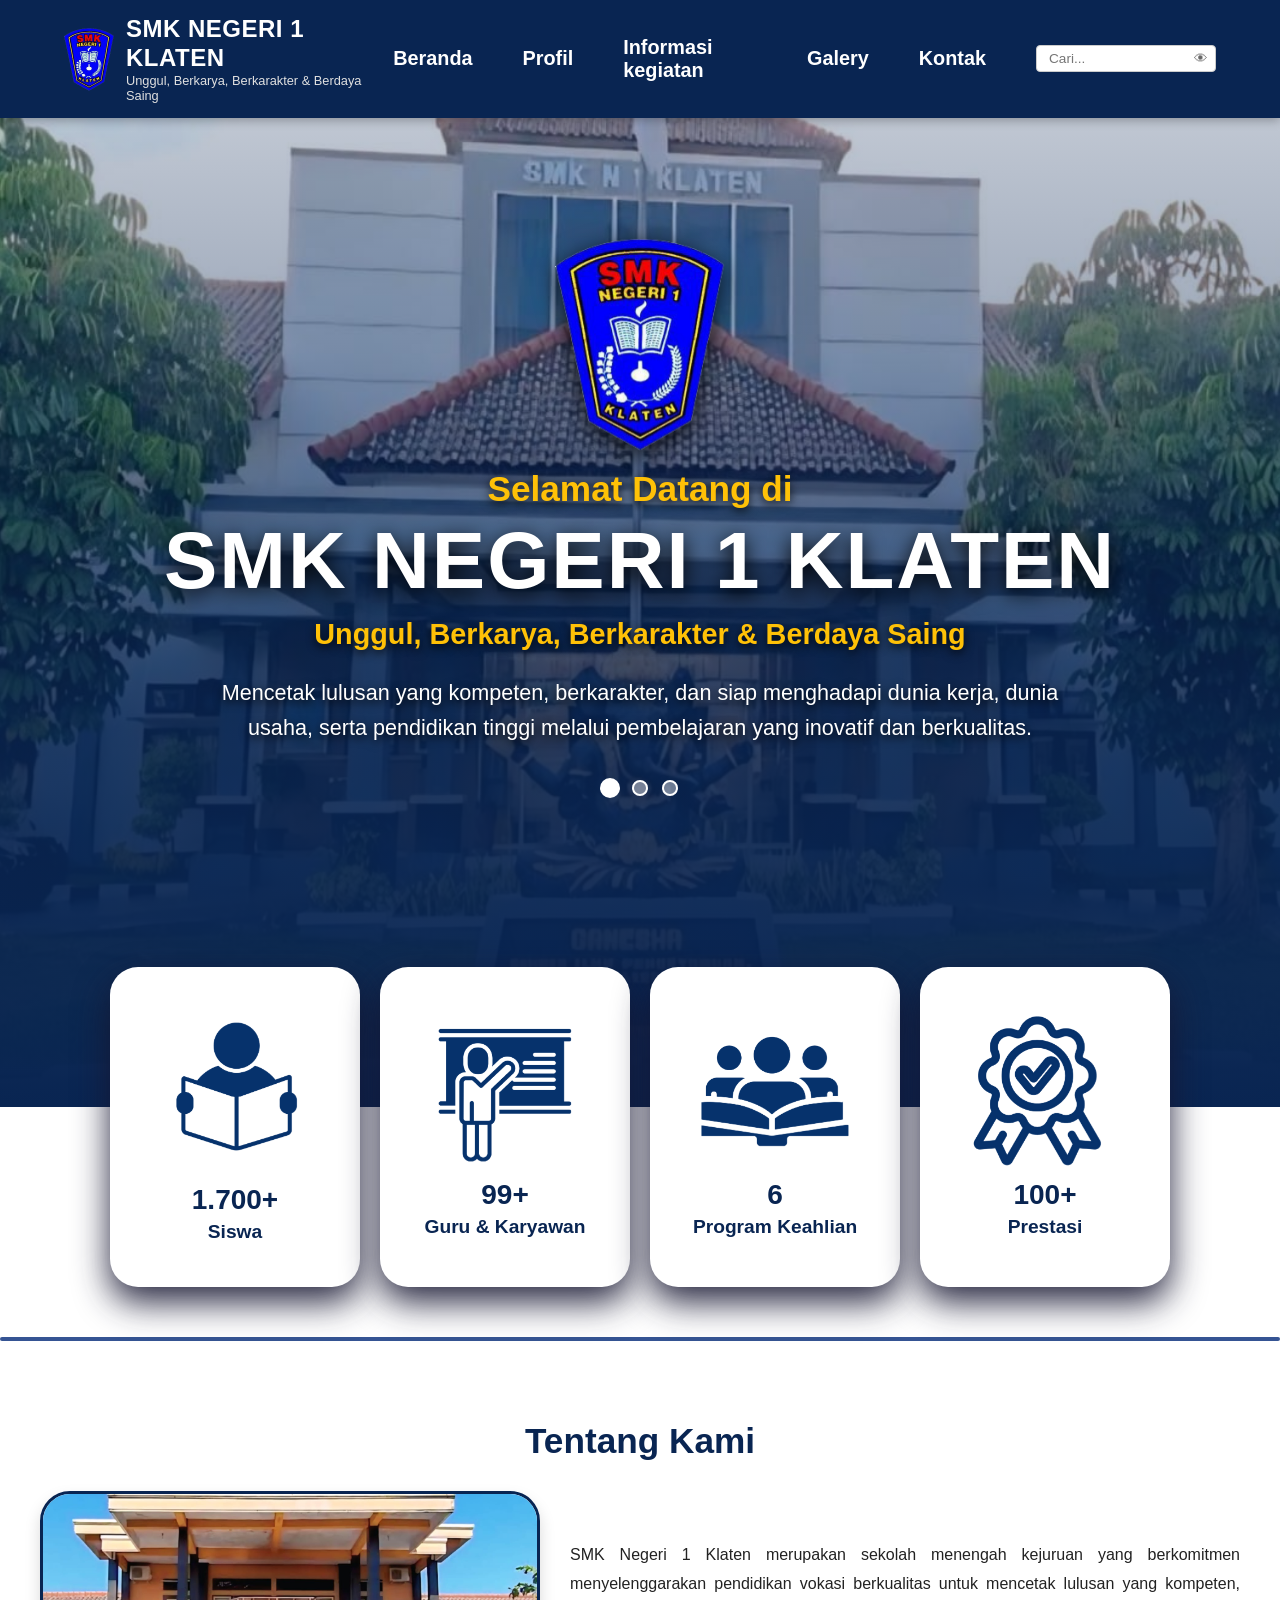
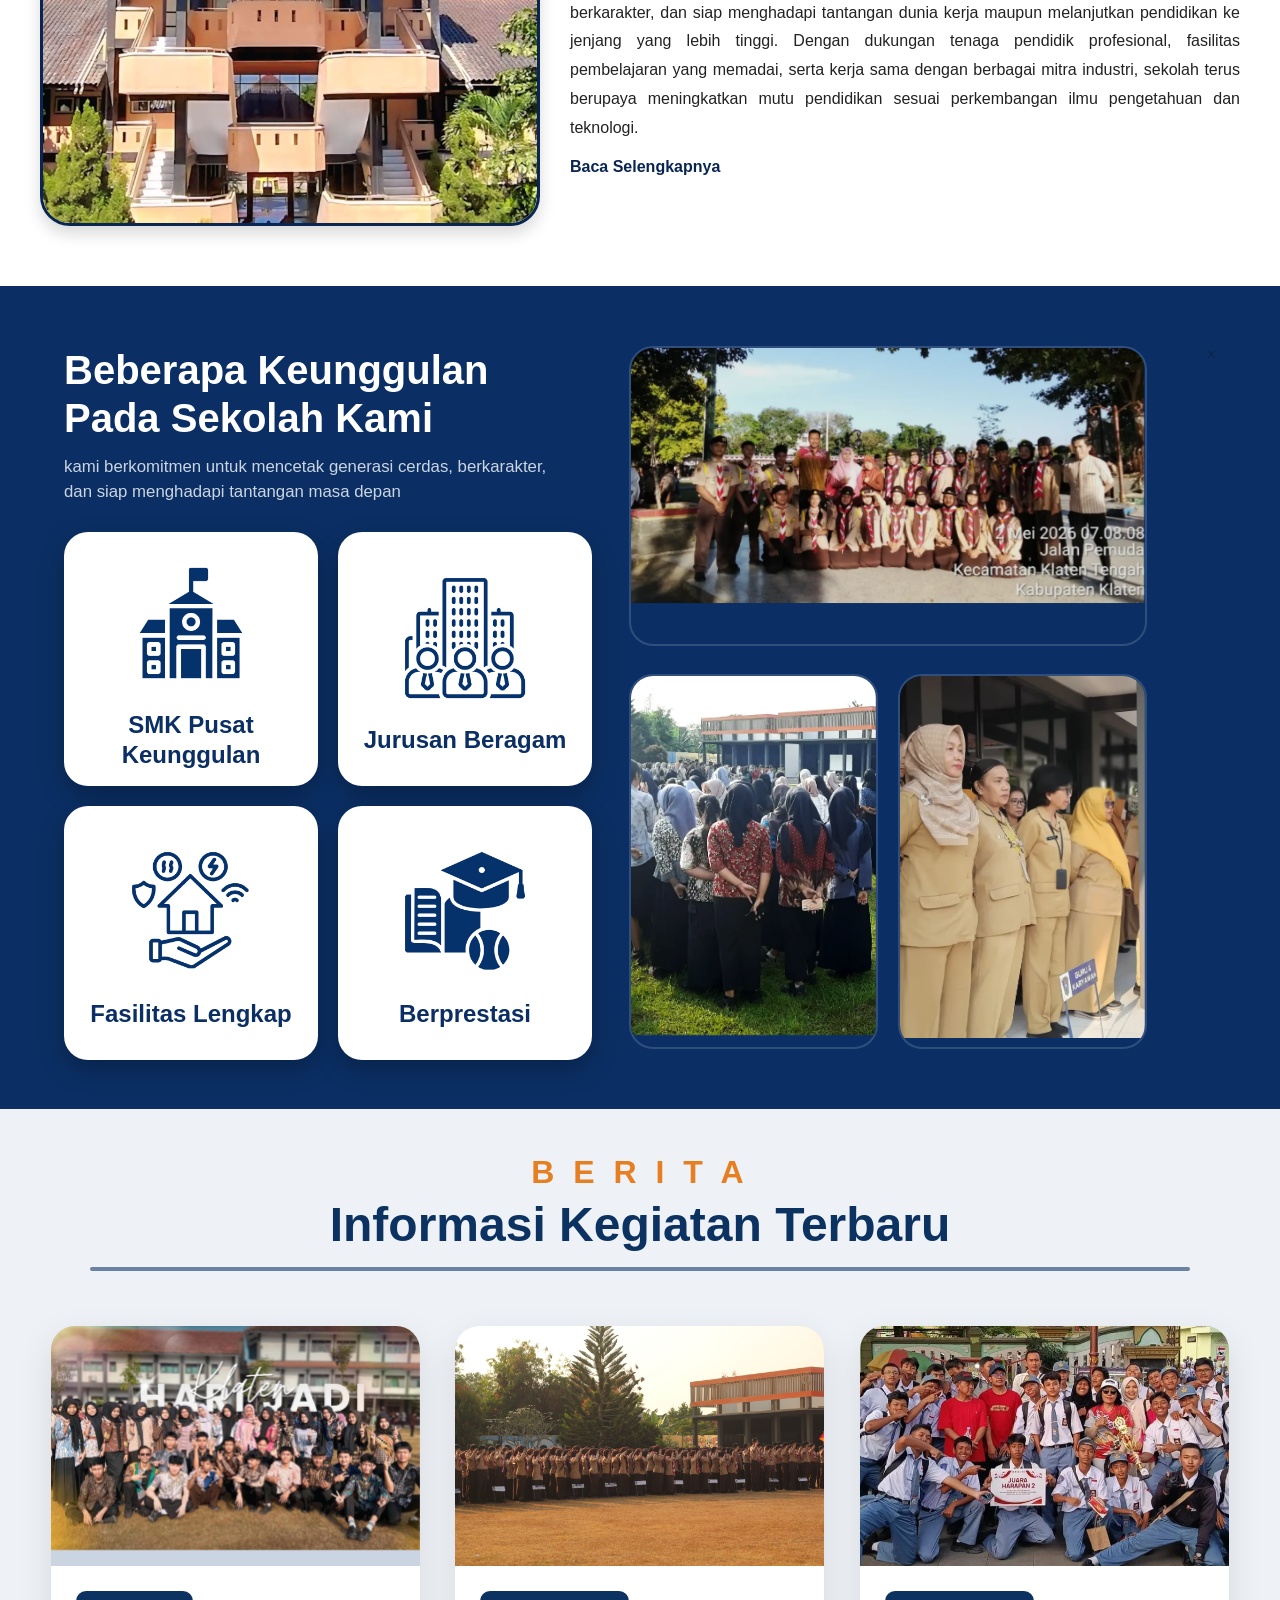
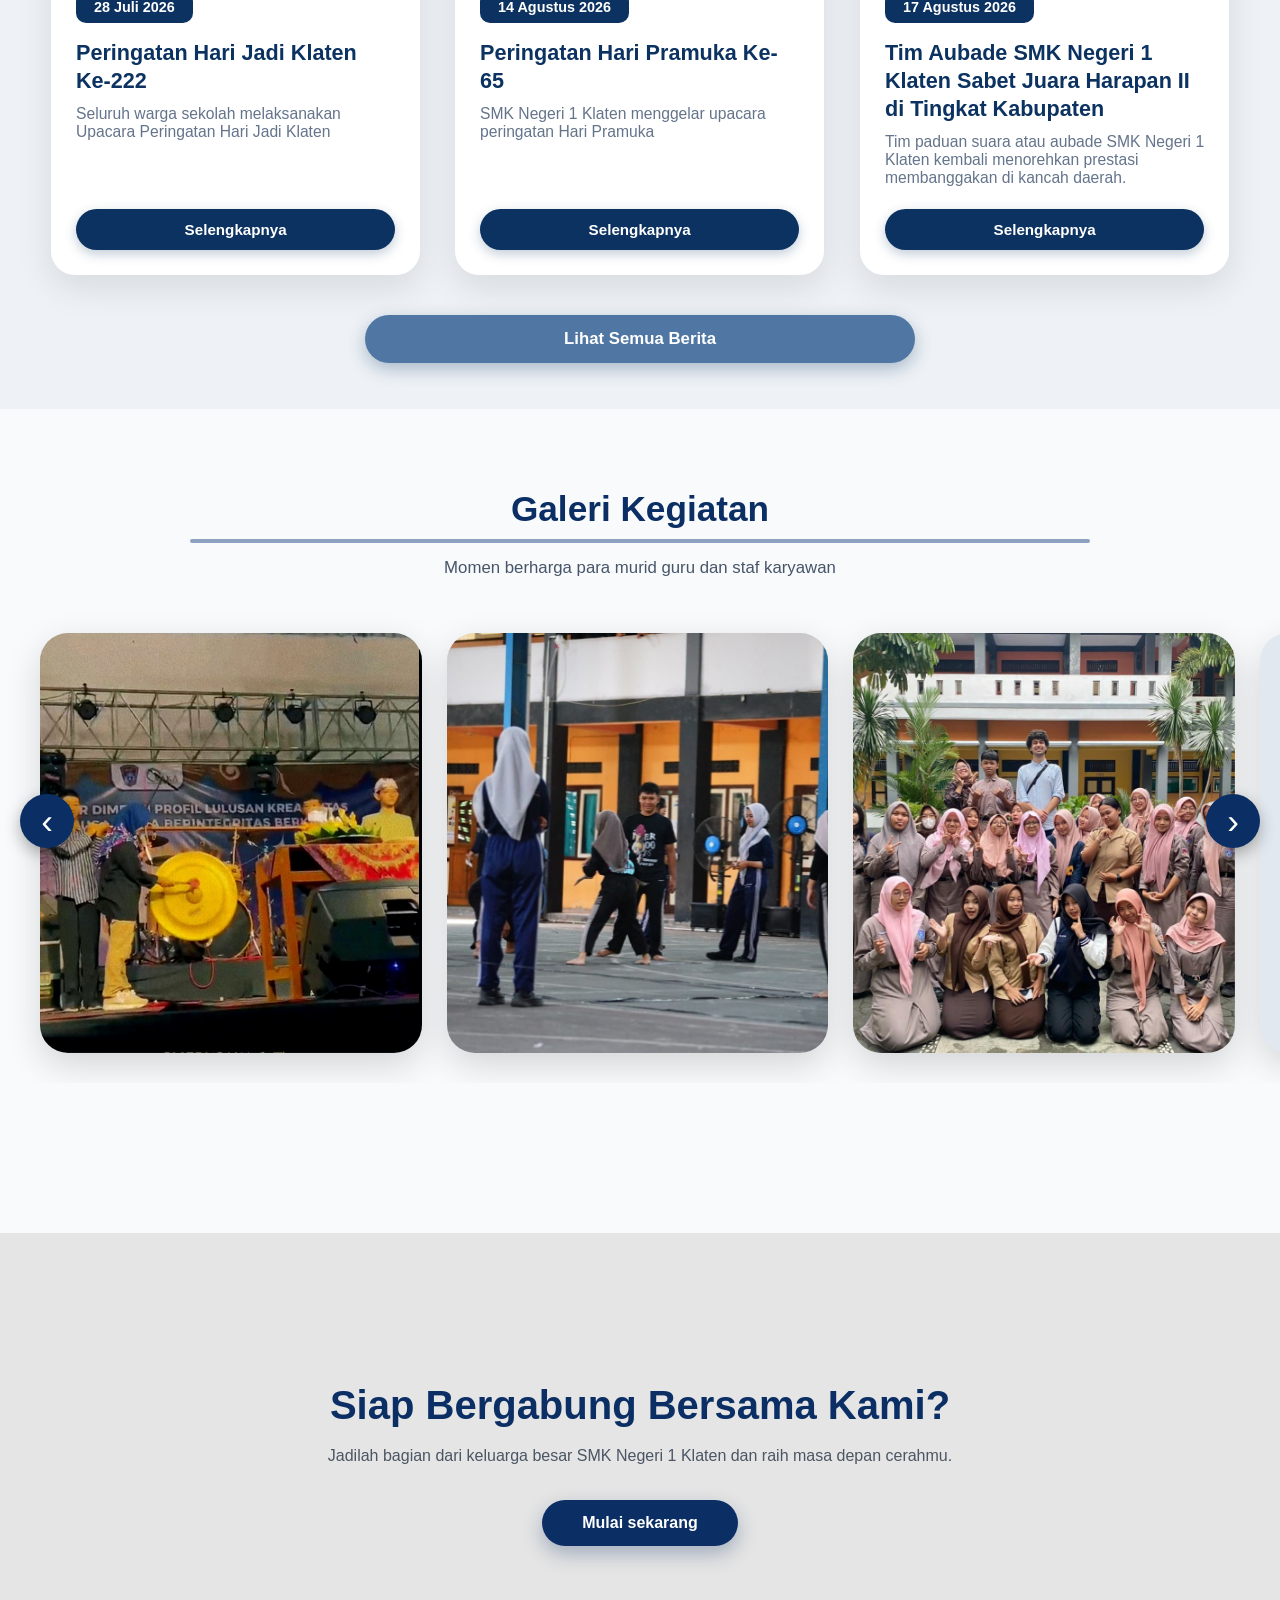
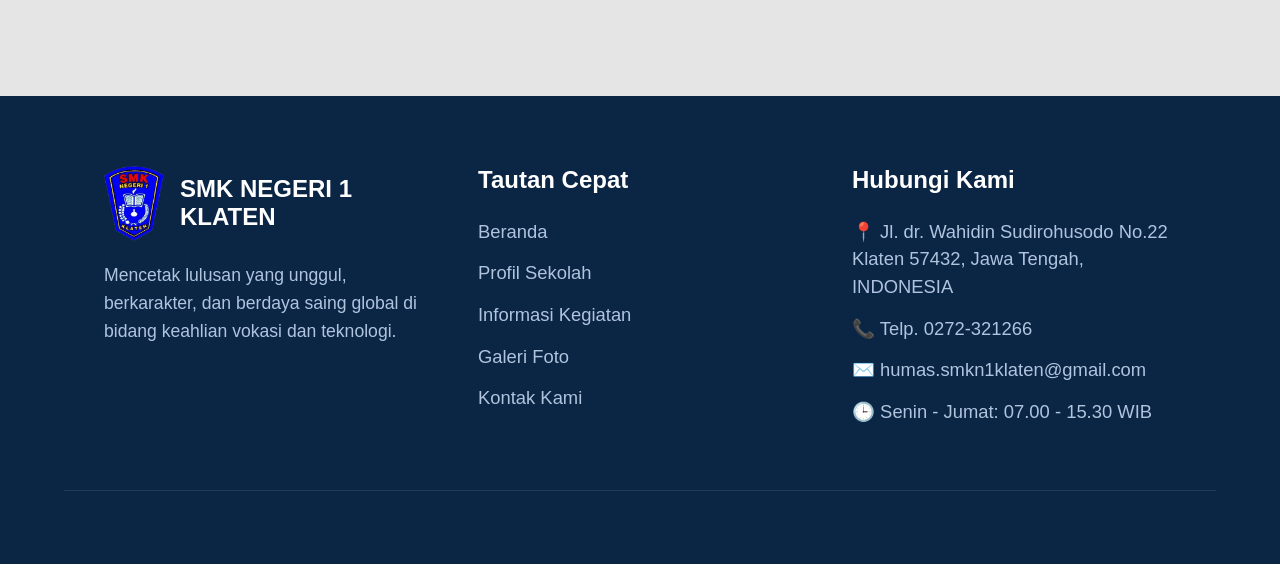
==== commit 10f548d9: "Update index.html" ====
--- a/index.html
+++ b/index.html
@@ -352,7 +352,7 @@
             <ul class="contact-info">
                 <li>📍 Jl. dr. Wahidin Sudirohusodo No.22 Klaten 57432, Jawa Tengah, INDONESIA</li>
                 <li>📞  Telp. 0272-321266</li>
-                <li>✉️ info@smkn1klaten.sch.id</li>
+                <li>✉️ humas.smkn1klaten@gmail.com</li>
                 <li>🕒 Senin - Jumat: 07.00 - 15.30 WIB</li>
             </ul>
         </div>
--- a/style.css
+++ b/style.css
@@ -1661,58 +1661,63 @@
 }
 
 /* --- FOOTER STYLES --- */
+/* --- FOOTER STYLES --- */
 .footer-section {
-    background-color: #061836; /* Warna biru tua lebih pekat dari navbar */
+    background-color: #061836;
     color: #ffffff;
-    padding-top: 50px;
-    padding-bottom: 20px;
+    padding-top: 70px !important;
+    padding-bottom: 30px !important;
     font-family: 'Segoe UI', Arial, sans-serif;
 }
 
 .footer-container {
-    max-width: 1200px;
+    max-width: 1500px !important; /* Dibuat lebih lebar mengikuti section atas */
     margin: 0 auto;
-    padding: 0 20px;
+    padding: 0 40px !important;
     display: grid;
-    grid-template-columns: repeat(auto-fit, minmax(250px, 1fr));
-    gap: 40px;
-}
-
+    grid-template-columns: repeat(auto-fit, minmax(300px, 1fr));
+    gap: 50px !important;
+}
+
+/* Judul Kolom (Tautan Cepat & Hubungi Kami) */
 .footer-col h4 {
-    font-size: 1.2rem;
-    color: #fca311; /* Warna aksen kuning/oranye */
-    margin-bottom: 20px;
+    font-size: 1.5rem !important; /* Diperbesar dari 1.2rem */
+    color: #fca311;
+    margin-bottom: 24px !important;
     position: relative;
-}
-
+    font-weight: 800;
+}
+
+/* Brand / Logo & Nama Sekolah */
 .footer-brand {
     display: flex;
     align-items: center;
-    gap: 12px;
-    margin-bottom: 15px;
+    gap: 16px !important;
+    margin-bottom: 20px !important;
 }
 
 .footer-logo {
-    width: 40px;
+    width: 60px !important; /* Diperbesar dari 40px */
     height: auto;
 }
 
 .footer-brand h3 {
-    font-size: 1.1rem;
-    font-weight: 700;
-}
-
+    font-size: 1.5rem !important; /* Diperbesar dari 1.1rem */
+    font-weight: 800;
+}
+
+/* Deskripsi Singkat */
 .footer-desc {
-    font-size: 0.9rem;
+    font-size: 1.1rem !important; /* Diperbesar dari 0.9rem */
     line-height: 1.6;
     color: #cccccc;
-    margin-bottom: 15px;
+    margin-bottom: 20px;
 }
 
 .social-links a {
     display: inline-block;
-    font-size: 1.3rem;
-    margin-right: 12px;
+    font-size: 1.6rem !important; /* Diperbesar dari 1.3rem */
+    margin-right: 16px;
     text-decoration: none;
     transition: transform 0.2s;
 }
@@ -1721,15 +1726,17 @@
     transform: translateY(-3px);
 }
 
+/* List Link & Kontak */
 .footer-links, .contact-info {
     list-style: none;
     padding: 0;
 }
 
 .footer-links li, .contact-info li {
-    margin-bottom: 10px;
-    font-size: 0.95rem;
+    margin-bottom: 14px !important;
+    font-size: 1.15rem !important; /* Diperbesar dari 0.95rem */
     color: #dddddd;
+    line-height: 1.5;
 }
 
 .footer-links a {
@@ -1745,10 +1752,10 @@
 /* Copyright Bar */
 .footer-bottom {
     text-align: center;
-    margin-top: 40px;
-    padding-top: 20px;
+    margin-top: 50px !important;
+    padding-top: 25px !important;
     border-top: 1px solid rgba(255, 255, 255, 0.1);
-    font-size: 0.85rem;
+    font-size: 1rem !important; /* Diperbesar dari 0.85rem */
     color: #aaaaaa;
 }
 /* ==========================================
@@ -1772,11 +1779,12 @@
 /* ==========================================
    2. SECTION MARI TERHUBUNG DENGAN KAMI
    ========================================== */
-.contact-section {
+
+ .contact-section {
   width: 100% !important;
-  max-width: 100% !important;
-  margin: 0 auto;
-  padding: 90px 5% 60px 5% !important; /* Dibuat mekar ke samping & atas-bawah */
+  max-width: 1500px !important;
+  margin: 0 auto !important;
+  padding: 150px 40px 60px 40px !important; /* Padding atas ditambah dari 100px ke 140px biar agak turun */
   text-align: center;
   box-sizing: border-box;
 }
@@ -1785,20 +1793,20 @@
   display: inline-block !important;
   background: linear-gradient(180deg, #dbe2ef 0%, #c8d6e5 100%);
   color: #0b2545;
-  padding: 10px 32px !important;
+  padding: 8px 26px !important;
   border-radius: 50px;
   font-weight: 800;
-  font-size: 15px !important; /* Badge diperbesar */
+  font-size: 13px !important;
   letter-spacing: 2px;
-  margin-top: 20px;
-  margin-bottom: 18px;
+  margin-top: 0 !important;
+  margin-bottom: 16px;
   box-shadow: 0 4px 12px rgba(0, 0, 0, 0.08);
   border: 1px solid #b8c7d9;
 }
 
 /* Judul & Deskripsi */
 .section-title {
-  font-size: 52px !important; /* Judul diperbesar */
+  font-size: 52px !important;
   font-weight: 800;
   color: #0b2545;
   margin: 0 0 14px 0;
@@ -1806,7 +1814,7 @@
 
 .section-subtitle {
   color: #555555;
-  font-size: 22px !important; /* Subtitle diperbesar */
+  font-size: 22px !important;
   line-height: 1.6;
   margin: 0 0 50px 0;
 }
@@ -1815,25 +1823,24 @@
 .contact-wrapper {
   display: flex !important;
   flex-direction: row !important;
-  gap: 40px !important;
+  gap: 35px !important;
   text-align: left;
-  align-items: stretch;
-  width: 100%;
-}
-
+  align-items: stretch !important;
+  width: 100% !important;
+  box-sizing: border-box;
+}
 /* Kolom Kiri: Kartu Info & Medsos */
 .contact-info-list {
-  flex: 1.2 !important;
+  flex: 1 !important;
   display: flex;
   flex-direction: column;
-  gap: 20px !important;
-}
-
+  gap: 18px !important;
+}
 /* Kartu Info (Alamat, Jam Kerja, Email) */
 .info-card {
   background: #ffffff;
   border-radius: 30px;
-  padding: 28px 32px !important; /* Card dibuat lebih tebal */
+  padding: 28px 32px !important;
   display: flex;
   align-items: center;
   gap: 24px !important;
@@ -1841,7 +1848,7 @@
 }
 
 .info-card .icon-box {
-  font-size: 40px !important; /* Ukuran icon diperbesar */
+  font-size: 40px !important;
   color: #0b2545;
   width: 65px !important;
   height: 65px !important;
@@ -1853,14 +1860,14 @@
 
 .info-text h3 {
   margin: 0;
-  font-size: 24px !important; /* Judul info diperbesar */
+  font-size: 24px !important;
   color: #0b2545;
   font-weight: 800;
 }
 
 .info-text p {
   margin: 6px 0 0 0;
-  font-size: 18px !important; /* Teks isi alamat/jam kerja diperbesar */
+  font-size: 18px !important;
   color: #444444;
   line-height: 1.5;
 }
@@ -1875,7 +1882,7 @@
 }
 
 .social-card h3 {
-  font-size: 22px !important; /* Judul medsos diperbesar */
+  font-size: 22px !important;
   margin: 0 0 18px 0;
   color: #0b2545;
   font-weight: 800;
@@ -1889,7 +1896,7 @@
 }
 
 .soc-box {
-  width: 75px !important; /* Tombol icon medsos diperbesar */
+  width: 75px !important;
   height: 55px !important;
   background-color: #0b2545;
   border-radius: 16px;
@@ -1913,22 +1920,26 @@
 .soc-box.fb i { color: #1877f2; }
 .soc-box.tw i { color: #ffffff; }
 
-/* Kolom Kanan: Container Google Maps */
+/* KOLOM KANAN (CONTAINER MAPS) */
 .map-container {
-  flex: 1.5 !important; /* Maps diperlebar ke kanan */
+  flex: 1 !important;
   background: #ffffff;
-  border-radius: 35px;
+  border-radius: 30px;
   overflow: hidden;
   box-shadow: 0 10px 30px rgba(0, 0, 0, 0.06);
-  min-height: 520px !important; /* Peta dibuat lebih tinggi */
-}
-
+  margin-left: 20px !important; /* Menambah margin kiri 20px supaya maps bergeser ke kanan */
+  box-sizing: border-box;
+}
+
+/* IFRAME MAPS */
 .map-container iframe {
-  width: 100%;
-  height: 100%;
-  min-height: 520px !important;
-}
-
+  width: 100% !important;
+  height: 100% !important;
+  flex: 1 !important;
+  border: 0 !important;
+  display: block !important;
+}
+</div>
 /* Responsive Tampilan HP / Tablet */
 @media (max-width: 900px) {
   .contact-wrapper {
@@ -1936,17 +1947,18 @@
   }
   
   .map-container {
+    min-width: 100% !important;
     min-height: 380px !important;
   }
 }
 
 
 /* SECTION ASPIRASI */
-/* SECTION ASPIRASI (FULL 1 LAYAR & LEBIH TINGGI) */
 .aspirasi-section {
   width: 100% !important;
-  max-width: 100% !important;
-  padding: 90px 5% 110px 5% !important; /* Tambah jarak atas & bawah */
+  max-width: 1500px !important;
+  margin: 0 auto !important; /* Penambahan margin auto agar posisinya di tengah */
+  padding: 100px 40px 150px 40px !important;
   box-sizing: border-box;
 }
 
@@ -1954,9 +1966,9 @@
   text-align: center;
   color: #0b2545;
   letter-spacing: 12px;
-  font-size: 45px;
+  font-size: 50px;
   font-weight: 800;
-  margin-bottom: 12px;
+  margin-bottom: 30px !important;
 }
 
 .aspirasi-divider {
@@ -1964,25 +1976,27 @@
   height: 4px;
   background-color: #8da9c4;
   border-radius: 2px;
-  margin-bottom: 40px;
+  margin-bottom: 45px !important;
 }
 
 .aspirasi-wrapper {
   display: flex;
   gap: 40px;
   width: 100%;
+  align-items: stretch;
 }
 
 /* KARTU FORM (KIRI) */
 .aspirasi-card {
-  flex: 1;
+  flex: 1 !important;
   background: #ffffff;
   border-radius: 25px;
-  padding: 40px; /* Padding dalam kartu diperbesar */
+  padding: 35px;
   box-shadow: 0 10px 30px rgba(0, 0, 0, 0.08);
-}
-
-/* LABEL & INPUT FORM (DIPERBESAR) */
+  box-sizing: border-box;
+}
+
+/* LABEL & INPUT FORM */
 .input-group {
   margin-bottom: 22px;
   display: flex;
@@ -1993,16 +2007,16 @@
   font-weight: 700;
   color: #0b2545;
   margin-bottom: 10px;
-  font-size: 18px !important; /* Label Nama, Email, Aspirasi */
+  font-size: 18px !important;
 }
 
 .input-group input,
 .input-group textarea {
   width: 100%;
-  padding: 16px 20px !important; /* Kotak input diperbesar */
+  padding: 16px 20px !important;
   border: 2px solid #0b2545;
   border-radius: 18px;
-  font-size: 16px !important; /* Teks ketikan diperbesar */
+  font-size: 16px !important;
   outline: none;
   box-sizing: border-box;
 }
@@ -2013,7 +2027,7 @@
   box-shadow: 0 0 5px rgba(19, 64, 116, 0.3);
 }
 
-/* TOMBOL KIRIM (DIPERBESAR) */
+/* TOMBOL KIRIM */
 .btn-kirim {
   width: 100%;
   padding: 18px !important;
@@ -2031,15 +2045,16 @@
   background-color: #134074;
 }
 
-/* KARTU ASPIRASI TERBARU (KANAN - DIBUAT LEBIH LEBAR) */
+/* KARTU ASPIRASI TERBARU (KANAN) */
 .aspirasi-card.display-box {
-  flex: 1.5 !important; /* Kotak kanan lebih mekar ke kanan */
+  flex: 1 !important;
   padding: 40px;
+  box-sizing: border-box;
 }
 
 .display-box h2 {
   color: #0b2545;
-  font-size: 24px !important; /* Judul "Aspirasi Terbaru" */
+  font-size: 24px !important;
   margin-top: 0;
   margin-bottom: 25px;
   font-weight: 800;
@@ -2047,7 +2062,7 @@
 
 /* SCROLLBAR & LIST */
 .aspirasi-list {
-  max-height: 520px !important; /* Area scroll dipertinggi */
+  max-height: 520px !important;
   overflow-y: auto;
   padding-right: 12px;
   display: flex;
@@ -2064,7 +2079,7 @@
   border-radius: 10px;
 }
 
-/* ITEM PESAN TERKIRIM (DIPERBESAR) */
+/* ITEM PESAN TERKIRIM */
 .aspirasi-item {
   display: flex;
   flex-direction: column;
@@ -2077,14 +2092,14 @@
   gap: 14px;
 }
 
-/* AVATAR INISIAL LINGKARAN (BARU) */
+/* AVATAR INISIAL LINGKARAN */
 .avatar-initial {
   width: 48px;
   height: 48px;
   min-width: 48px;
   border-radius: 50%;
-  background-color: #0b2545; /* Warna lingkaran */
-  color: #ffffff;            /* Warna huruf inisial */
+  background-color: #0b2545;
+  color: #ffffff;
   display: flex;
   align-items: center;
   justify-content: center;
@@ -2101,22 +2116,22 @@
 }
 
 .user-identity strong {
-  font-size: 19px !important; /* Teks nama pengirim */
+  font-size: 19px !important;
   color: #0b2545;
 }
 
 .date {
-  font-size: 14px !important; /* Teks tanggal */
+  font-size: 14px !important;
   color: #666666;
 }
 
 .bubble-pesan {
   background-color: #e2e8f0;
   color: #1e293b;
-  padding: 16px 22px !important; /* Bubble chat lebih tebal */
+  padding: 16px 22px !important;
   border-radius: 18px;
-  font-size: 17px !important; /* Teks isi aspirasi lebih besar & jelas */
-  margin-left: 62px;          /* Pas sejajar sama teks nama setelah avatar */
+  font-size: 17px !important;
+  margin-left: 62px;
   line-height: 1.5;
   font-weight: 500;
 }
@@ -2898,3 +2913,55 @@
 body::-webkit-scrollbar {
     display: none !important;
 }
+
+/* METATAG MEDIA QUERY UNTUK TAMPILAN HP */
+@media (max-width: 768px) {
+  /* Fix Header / Navbar */
+  .navbar, navbar-container, header {
+    flex-direction: column !important;
+    align-items: center !important;
+    padding: 15px 10px !important;
+    text-align: center !important;
+  }
+
+  /* Mengatur Logo agar Teksnya Pas di HP */
+  .logo, .navbar-brand {
+    display: flex !important;
+    flex-direction: column !important;
+    align-items: center !important;
+  }
+
+  .logo img {
+    height: 40px !important;
+    margin-bottom: 5px;
+  }
+
+  .logo h1, .logo span, .brand-text {
+    font-size: 16px !important;
+    line-height: 1.2 !important;
+  }
+
+  /* Merapikan Menu Navigasi agar Tidak Menimpa Teks Logo */
+  .nav-links, .navbar-nav, .menu {
+    display: flex !important;
+    flex-wrap: wrap !important;
+    justify-content: center !important;
+    gap: 10px !important;
+    margin-top: 10px !important;
+  }
+
+  .nav-links a {
+    font-size: 13px !important;
+    padding: 4px 8px !important;
+  }
+
+  /* Fix Hero / Section Utama (Selamat Datang) */
+  .hero-title, .hero section h1 {
+    font-size: 28px !important; /* Mengecilkan teks "SMK NEGERI 1 KLATEN" yang membesar di HP */
+    line-height: 1.3 !important;
+  }
+
+  .hero-subtitle, .hero section p {
+    font-size: 14px !important;
+  }
+}
